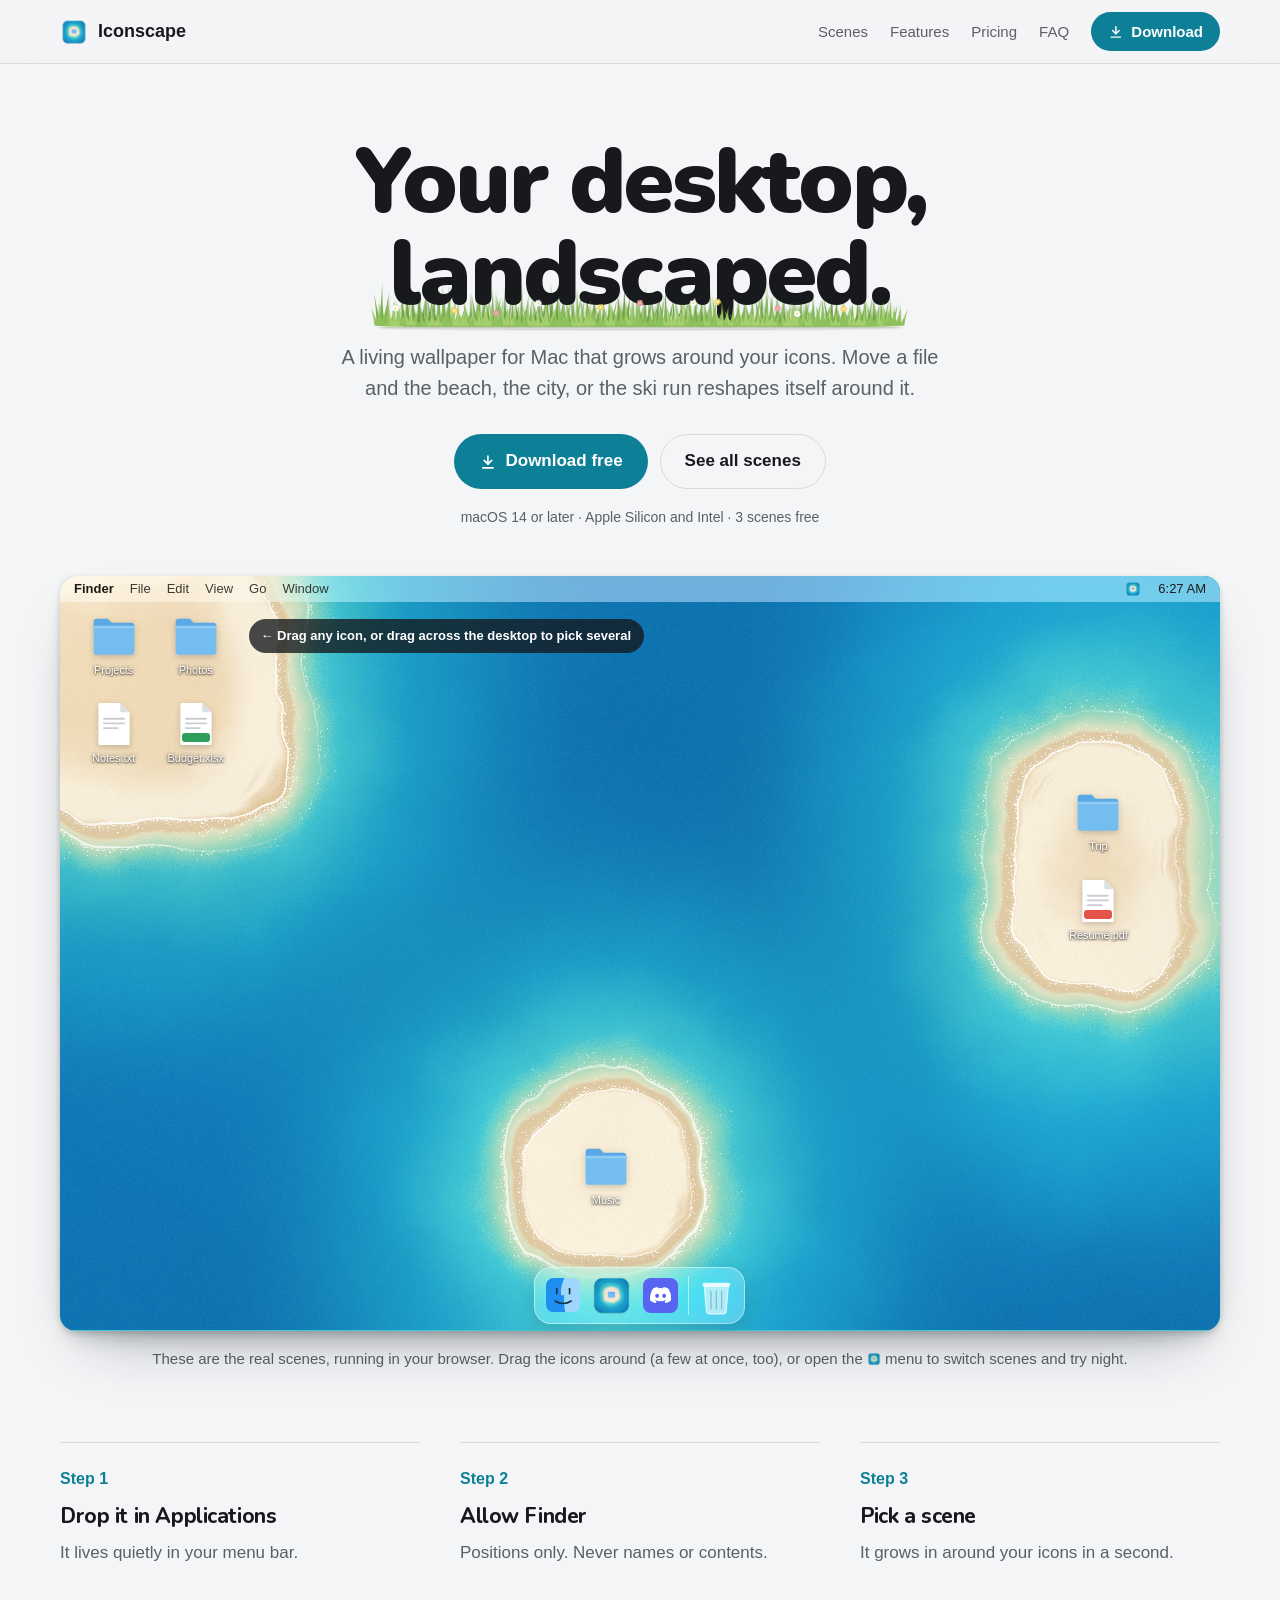
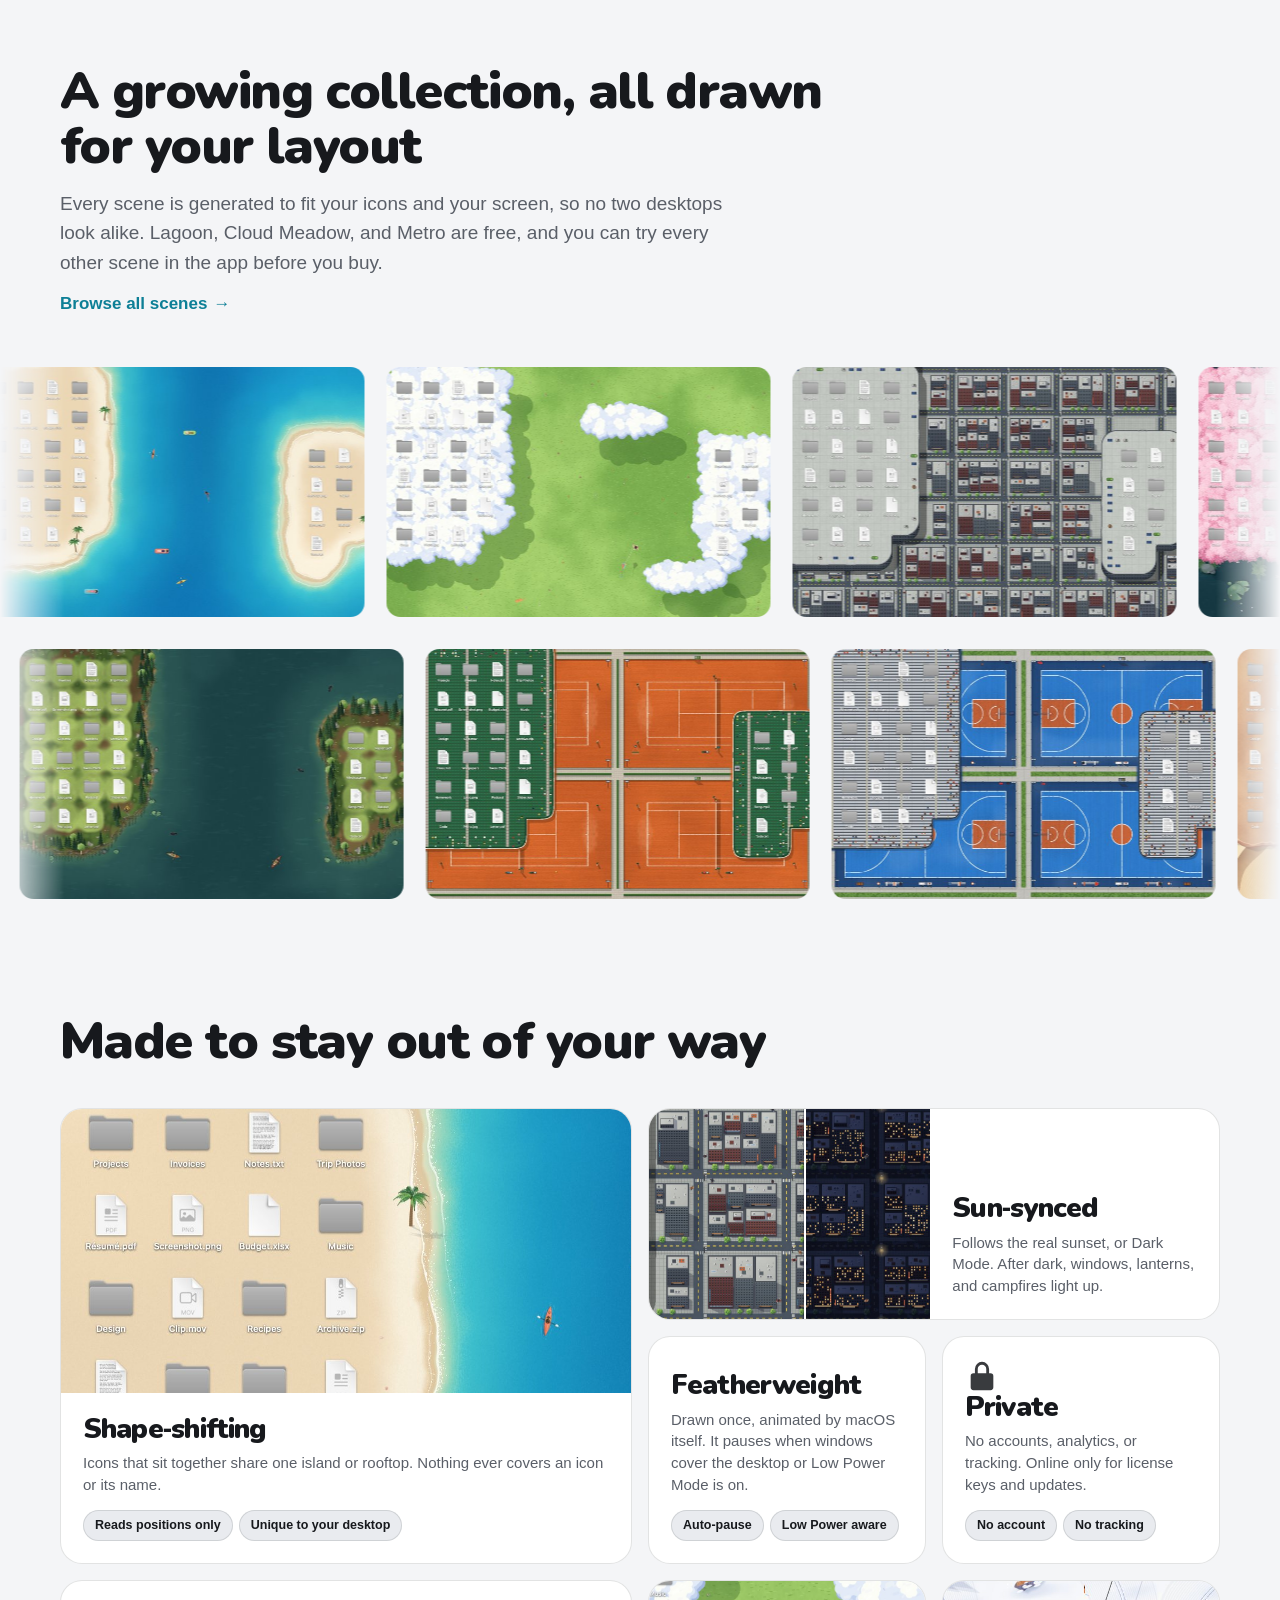
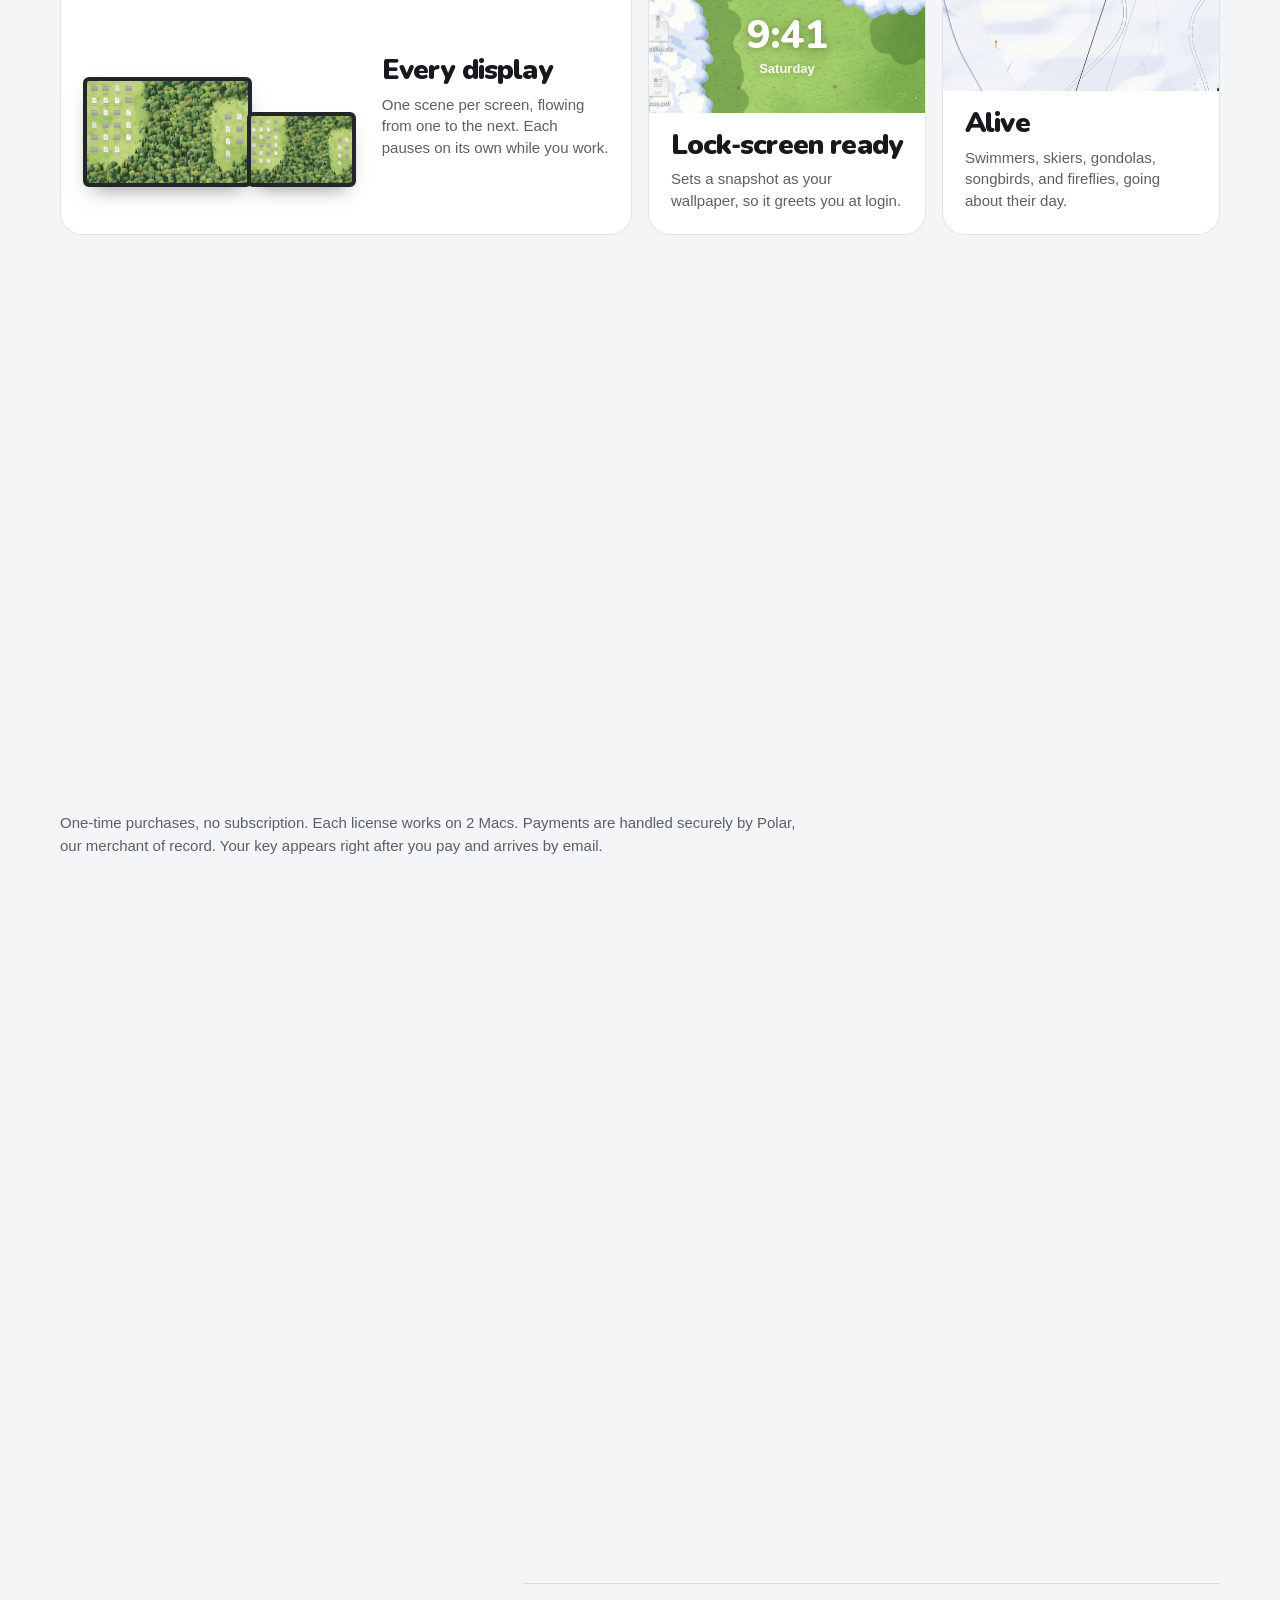
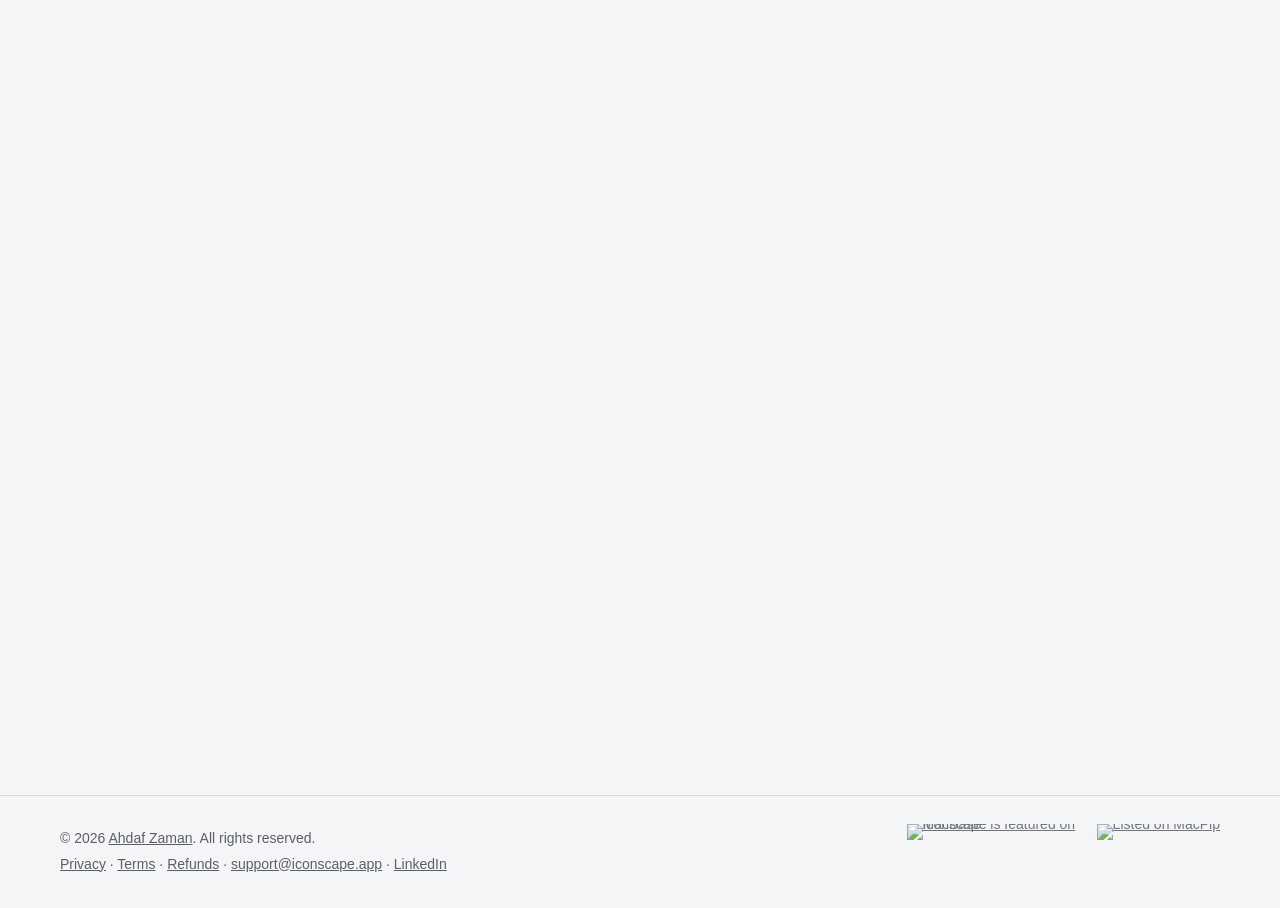
==== index.html @ 531d4301 "Demo: rolling surf on Lagoon, rain on Metro at night, sharper swimmers, drag hint level with the ico" ====
<!doctype html>
<html lang="en">
<head>
<meta charset="utf-8">
<meta name="viewport" content="width=device-width, initial-scale=1">
<title>Iconscape · A living wallpaper for your Mac</title>
<link rel="canonical" href="https://iconscape.app/">
<meta property="og:type" content="website">
<meta property="og:site_name" content="Iconscape">
<meta property="og:title" content="Iconscape · A living wallpaper for your Mac">
<meta property="og:description" content="Iconscape is a living wallpaper for your Mac that grows a landscape around your desktop icons. Move a file and the scenery reshapes itself.">
<meta property="og:url" content="https://iconscape.app/">
<meta property="og:image" content="https://iconscape.app/img/lagoon.jpg">
<meta property="og:image:width" content="1800">
<meta property="og:image:height" content="1170">
<meta property="og:image:alt" content="A Mac desktop with a lagoon landscape growing around its icons">
<meta name="twitter:card" content="summary_large_image">
<meta name="twitter:title" content="Iconscape · A living wallpaper for your Mac">
<meta name="twitter:description" content="Iconscape is a living wallpaper for your Mac that grows a landscape around your desktop icons. Move a file and the scenery reshapes itself.">
<meta name="twitter:image" content="https://iconscape.app/img/lagoon.jpg">
<meta name="twitter:image:alt" content="A Mac desktop with a lagoon landscape growing around its icons">
<meta name="description" content="Iconscape is a living wallpaper for your Mac that grows a landscape around your desktop icons. Move a file and the scenery reshapes itself.">
<meta name="theme-color" content="#f4f5f7" media="(prefers-color-scheme: light)">
<meta name="theme-color" content="#1e2021" media="(prefers-color-scheme: dark)">
<link rel="icon" href="/favicon.ico" sizes="48x48">
<link rel="icon" type="image/png" sizes="96x96" href="/img/favicon-96.png">
<link rel="icon" type="image/png" sizes="192x192" href="/img/favicon-192.png">
<link rel="apple-touch-icon" href="/apple-touch-icon.png">
<link rel="stylesheet" href="style.css?v=1.2.16-3"><link rel="stylesheet" href="preview.css?v=1.2.16-5">
<script type="application/ld+json">
{"@context":"https://schema.org","@type":"WebSite","name":"Iconscape","alternateName":"Iconscape for Mac","url":"https://iconscape.app/"}
</script>
<script type="application/ld+json">
{"@context":"https://schema.org","@type":"SoftwareApplication","name":"Iconscape","url":"https://iconscape.app/",
 "description":"A living wallpaper for your Mac that grows a landscape around your desktop icons.",
 "applicationCategory":"DesktopEnhancementApplication","operatingSystem":"macOS 14 or later",
 "image":"https://iconscape.app/img/lagoon.jpg","downloadUrl":"https://github.com/zamanworks/iconscape/releases/latest/download/Iconscape.dmg",
 "author":{"@type":"Person","name":"Ahdaf Zaman","sameAs":["https://www.linkedin.com/in/ahdafzaman/"]},
 "offers":{"@type":"Offer","price":"0","priceCurrency":"USD"}}
</script>
</head>
<body>

<header class="nav">
  <a class="brand" href="#top"><img src="img/icon.png" alt="" width="28" height="28">Iconscape</a>
  <nav>
    <a href="#scenes">Scenes</a>
    <a href="#features">Features</a>
    <a href="#pricing">Pricing</a>
    <a href="#faq">FAQ</a>
    <a class="btn btn-small swap" data-link="download" href="#download"><span class="swap-lead" aria-hidden="true"><svg viewBox="0 0 24 24" fill="none" stroke="currentColor" stroke-width="2.2" stroke-linecap="round" stroke-linejoin="round"><path d="M12 4v11"/><path d="m7 10 5 5 5-5"/><path d="M5 20h14"/></svg></span><span>Download</span><span class="swap-trail" aria-hidden="true"><svg viewBox="0 0 24 24" fill="none" stroke="currentColor" stroke-width="2.2" stroke-linecap="round" stroke-linejoin="round"><path d="M5 12h14"/><path d="m13 6 6 6-6 6"/></svg></span></a>
  </nav>
</header>

<main id="top">

  <section class="hero2">
    <h1><span class="l1">Your desktop,</span><br><span class="grassy"><span class="word">landscaped.</span></span></h1>
    <p class="lede">A living wallpaper for Mac that grows around your icons. Move a file and the beach, the city, or the ski run reshapes itself around it.</p>
    <div class="cta">
      <a class="btn swap" data-link="download" href="#download"><span class="swap-lead" aria-hidden="true"><svg viewBox="0 0 24 24" fill="none" stroke="currentColor" stroke-width="2.2" stroke-linecap="round" stroke-linejoin="round"><path d="M12 4v11"/><path d="m7 10 5 5 5-5"/><path d="M5 20h14"/></svg></span><span>Download free</span><span class="swap-trail" aria-hidden="true"><svg viewBox="0 0 24 24" fill="none" stroke="currentColor" stroke-width="2.2" stroke-linecap="round" stroke-linejoin="round"><path d="M5 12h14"/><path d="m13 6 6 6-6 6"/></svg></span></a>
      <a class="btn btn-ghost" href="#scenes">See all scenes</a>
    </div>
    <p class="fine">macOS 14 or later · Apple Silicon and Intel · 3 scenes free</p>
  </section>

  <section class="demo-wrap" aria-label="Try Iconscape: drag the icons">
    <div class="demo locked" id="demo">
      <div class="demo-bar">
        <span class="demo-menus"><b>Finder</b><span>File</span><span>Edit</span><span>View</span><span>Go</span><span>Window</span></span>
        <span class="demo-status">
          <button class="demo-menu-btn" aria-haspopup="true" aria-expanded="false" aria-label="Iconscape menu"><img src="img/icon.png" alt="" width="16" height="16"></button>
          <span class="demo-clock"></span>
        </span>
      </div>
      <div class="demo-stage">
        <canvas class="demo-ground" aria-hidden="true"></canvas>
        <canvas class="demo-surf" aria-hidden="true" hidden></canvas>
        <div class="demo-moon" aria-hidden="true"></div>
        <canvas class="demo-shade" aria-hidden="true"></canvas>
        <canvas class="demo-life" aria-hidden="true"></canvas>
        <canvas class="demo-puffs" aria-hidden="true"></canvas>
        <canvas class="demo-sky" aria-hidden="true"></canvas>
        <canvas class="demo-old" aria-hidden="true" hidden></canvas>
        <div class="demo-icons"></div>
        <div class="demo-dock">
          <span class="dk dk-finder" data-name="Finder" aria-hidden="true"><svg viewBox="0 0 64 64"><defs><clipPath id="dkf"><rect width="64" height="64" rx="14"/></clipPath></defs><g clip-path="url(#dkf)"><rect width="64" height="64" fill="#9fd6fb"/><path d="M0 0h34c-5 12-7 22-6 32h6c-1 11 0 21 2 32H0z" fill="#1f8ef1"/></g><path d="M20 20v9M44 20v9" stroke="#13324f" stroke-width="3.2" stroke-linecap="round"/><path d="M17 43c9 6 21 6 30 0" fill="none" stroke="#13324f" stroke-width="3" stroke-linecap="round"/></svg></span>
          <button class="dk dk-app" type="button" data-name="Iconscape" aria-label="Iconscape menu"><img src="img/icon.png" alt="" width="64" height="64"></button>
          <a class="dk dk-discord" href="https://discord.gg/t4wGKJgSFB" target="_blank" rel="noopener" data-name="Discord" aria-label="Join the Iconscape Discord (opens in a new tab)"><span class="dk-tile"><svg viewBox="0 0 127.14 96.36" aria-hidden="true"><path fill="#fff" d="M107.7,8.07A105.15,105.15,0,0,0,81.47,0a72.06,72.06,0,0,0-3.36,6.83A97.68,97.68,0,0,0,49,6.83,72.37,72.37,0,0,0,45.64,0,105.89,105.89,0,0,0,19.39,8.09C2.79,32.65-1.71,56.6.54,80.21h0A105.73,105.73,0,0,0,32.71,96.36,77.7,77.7,0,0,0,39.6,85.25a68.42,68.42,0,0,1-10.85-5.18c.91-.66,1.8-1.34,2.66-2a75.57,75.57,0,0,0,64.32,0c.87.71,1.76,1.39,2.66,2a68.68,68.68,0,0,1-10.87,5.19,77,77,0,0,0,6.89,11.1A105.25,105.25,0,0,0,126.6,80.22h0C129.24,52.84,122.09,29.11,107.7,8.07ZM42.45,65.69C36.18,65.69,31,60,31,53s5-12.74,11.43-12.74S54,46,53.89,53,48.84,65.69,42.45,65.69Zm42.24,0C78.41,65.69,73.25,60,73.25,53s5-12.74,11.44-12.74S96.23,46,96.12,53,91.08,65.69,84.69,65.69Z"/></svg></span></a>
          <span class="dk-sep" aria-hidden="true"></span>
          <span class="dk dk-trash" data-name="Put Back" aria-hidden="true"><svg viewBox="0 0 64 64"><path class="dk-paper" d="M18 31c3-5 9-6 13-2 3-5 10-5 14 0l-1.6 21H19.4z" fill="#fff" opacity=".95"/><path d="M14 18h36l-3.2 38.4A4 4 0 0 1 42.8 60H21.2a4 4 0 0 1-4-3.6z" fill="rgba(255,255,255,.55)" stroke="rgba(255,255,255,.9)" stroke-width="1.5"/><path d="M24 26v26M32 26v26M40 26v26" stroke="rgba(90,90,100,.35)" stroke-width="2" stroke-linecap="round"/><rect x="11" y="13" width="42" height="6" rx="3" fill="rgba(255,255,255,.85)"/></svg></span>
        </div>
        <div class="demo-hint" aria-hidden="true">Drag any icon, or drag across the desktop to pick several</div>
        <div class="demo-hint menu-hint gone" aria-hidden="true">Switch scenes or try night</div>
        <div class="demo-panel" hidden>
          <div class="dp-head"><img src="img/icon.png" alt="" width="22" height="22"><b>Iconscape</b></div>
          <div class="dp-label">Scene</div>
          <div class="dp-scenes">
            <button class="dp-scene on" data-scene="lagoon"><span class="sw sw-lagoon"></span>Lagoon</button>
            <button class="dp-scene" data-scene="meadow"><span class="sw sw-meadow"></span>Cloud Meadow</button>
            <button class="dp-scene" data-scene="metro"><span class="sw sw-metro"></span>Metro</button>
          </div>
          <div class="dp-row"><span>Lighting</span>
            <div class="seg"><button class="on" data-light="day">Day</button><button data-light="night">Night</button></div>
          </div>
          <button class="dp-item" data-act="add">New file on the desktop</button>
          <button class="dp-item" data-act="tidy">Tidy up icons</button>
          <button class="dp-item" data-act="lock">Lock Screen</button>
          <p class="dp-note">These three are free. The app has many more, and new ones keep coming.</p>
        </div>
        <div class="demo-lock">
          <div class="lk-time"><span class="lk-date"></span><span class="lk-clock"></span></div>
          <button class="lk-user" aria-label="Unlock the demo"><span class="lk-avatar"><img src="img/icon.png" alt="" width="64" height="64"></span><b>Iconscape</b><span class="lk-hint">Click to unlock</span></button>
        </div>
      </div>
    </div>
    <p class="demo-caption">These are the real scenes, running in your browser. Drag the icons around (a few at once, too), or open the <img src="img/icon.png" alt="Iconscape" width="14" height="14"> menu to switch scenes and try night.</p>
  </section>

  <section class="how">
    <div class="how-card"><b>1</b><h3>Drop it in Applications</h3><p>It lives quietly in your menu bar.</p></div>
    <div class="how-card"><b>2</b><h3>Allow Finder</h3><p>Positions only. Never names or contents.</p></div>
    <div class="how-card"><b>3</b><h3>Pick a scene</h3><p>It grows in around your icons in a second.</p></div>
  </section>

  <section id="scenes" class="block">
    <div class="head">
      <h2>A growing collection, all drawn for your layout</h2>
      <p>Every scene is generated to fit your icons and your screen, so no two desktops look alike. Lagoon, Cloud Meadow, and Metro are free, and you can try every other scene in the app before you buy.</p>
      <a class="more-link" href="scenes.html">Browse all scenes <span aria-hidden="true">→</span></a>
    </div>
    <div class="gallery" id="gallery"></div>
  </section>

  <section id="features" class="block">
    <div class="head"><h2>Made to stay out of your way</h2></div>
    <div class="bento">
      <article class="tile t-shape">
        <div class="t-art art-lagoon"></div>
        <div class="t-copy"><h3>Shape&#8209;shifting</h3><p>Icons that sit together share one island or rooftop. Nothing ever covers an icon or its name.</p>
          <div class="chips"><span>Reads positions only</span><span>Unique to your desktop</span></div></div>
      </article>
      <article class="tile t-sun">
        <div class="t-art t-split" id="split"><div class="split-day"></div><div class="split-night"></div><input type="range" min="0" max="100" value="55" aria-label="Day to night"></div>
        <div class="t-copy"><h3>Sun&#8209;synced</h3><p>Follows the real sunset, or Dark Mode. After dark, windows, lanterns, and campfires light up.</p></div>
      </article>
      <article class="tile t-light">
        <div class="t-copy"><h3>Featherweight</h3><p>Drawn once, animated by macOS itself. It pauses when windows cover the desktop or Low Power Mode is on.</p></div>
        <div class="chips"><span>Auto&#8209;pause</span><span>Low Power aware</span></div>
      </article>
      <article class="tile t-priv">
        <div class="t-copy"><h3>Private</h3><p>No accounts, analytics, or tracking. Online only for license keys and updates.</p></div>
        <div class="chips"><span>No account</span><span>No tracking</span></div>
      </article>
      <article class="tile t-disp">
        <div class="screens" aria-hidden="true"><div class="scr a"></div><div class="scr b"></div></div>
        <div class="t-copy"><h3>Every display</h3><p>One scene per screen, flowing from one to the next. Each pauses on its own while you work.</p></div>
      </article>
      <article class="tile t-lock">
        <div class="lockmock" aria-hidden="true"><span class="lk-time">9:41</span><span class="lk-date">Saturday</span></div>
        <div class="t-copy"><h3>Lock&#8209;screen ready</h3><p>Sets a snapshot as your wallpaper, so it greets you at login.</p></div>
      </article>
      <article class="tile t-alive">
        <div class="t-copy"><h3>Alive</h3><p>Swimmers, skiers, gondolas, songbirds, and fireflies, going about their day.</p></div>
        <div class="alive-art" aria-hidden="true"></div>
      </article>
    </div>
  </section>

  <section id="pricing" class="block">
    <div class="head"><h2>Free to start. Pay only for the scenes you love.</h2></div>
    <div class="prices">
      <div class="price">
        <h3>Free</h3>
        <p class="amount">$0</p>
        <p>Lagoon, Cloud Meadow, and Metro, with every feature included. No time limit.</p>
        <a class="btn btn-ghost swap" data-link="download" href="#download"><span class="swap-lead" aria-hidden="true"><svg viewBox="0 0 24 24" fill="none" stroke="currentColor" stroke-width="2.2" stroke-linecap="round" stroke-linejoin="round"><path d="M12 4v11"/><path d="m7 10 5 5 5-5"/><path d="M5 20h14"/></svg></span><span>Download</span><span class="swap-trail" aria-hidden="true"><svg viewBox="0 0 24 24" fill="none" stroke="currentColor" stroke-width="2.2" stroke-linecap="round" stroke-linejoin="round"><path d="M5 12h14"/><path d="m13 6 6 6-6 6"/></svg></span></a>
      </div>
      <div class="price">
        <h3>Single scene</h3>
        <p class="amount">$2</p>
        <p>Pick any scene to keep. Try each one on your own desktop for 60 seconds first.</p>
        <a class="btn btn-ghost" href="#scenes">Browse scenes</a>
      </div>
      <div class="price best">
        <span class="tag">Best value</span>
        <h3>Every scene</h3>
        <p class="amount">$7.99</p>
        <p>All <span id="paid-count">13</span> paid scenes, plus every scene added in the future.</p>
        <a class="btn swap" data-link="bundle" href="#pricing"><span class="swap-lead" aria-hidden="true"><svg viewBox="0 0 24 24" fill="none" stroke="currentColor" stroke-width="2.2" stroke-linecap="round" stroke-linejoin="round"><rect x="5" y="11" width="14" height="9" rx="2"/><path d="M8 11V8a4 4 0 0 1 8 0v3"/></svg></span><span>Unlock everything</span><span class="swap-trail" aria-hidden="true"><svg viewBox="0 0 24 24" fill="none" stroke="currentColor" stroke-width="2.2" stroke-linecap="round" stroke-linejoin="round"><path d="M5 12h14"/><path d="m13 6 6 6-6 6"/></svg></span></a>
      </div>
    </div>
    <p class="note">One-time purchases, no subscription. Each license works on 2 Macs. Payments are handled securely by Polar, our merchant of record. Your key appears right after you pay and arrives by email.</p>
  </section>

  <section id="download" class="block download">
    <img src="img/icon.png" alt="" width="96" height="96">
    <h2>Download Iconscape</h2>
    <p>Version 1.2.16 · macOS 14 Sonoma or later · Apple Silicon and Intel · 9 MB</p>
    <a class="btn swap" data-link="download" href="#download"><span class="swap-lead" aria-hidden="true"><svg viewBox="0 0 24 24" fill="none" stroke="currentColor" stroke-width="2.2" stroke-linecap="round" stroke-linejoin="round"><path d="M12 4v11"/><path d="m7 10 5 5 5-5"/><path d="M5 20h14"/></svg></span><span>Download for Mac</span><span class="swap-trail" aria-hidden="true"><svg viewBox="0 0 24 24" fill="none" stroke="currentColor" stroke-width="2.2" stroke-linecap="round" stroke-linejoin="round"><path d="M5 12h14"/><path d="m13 6 6 6-6 6"/></svg></span></a>
    <div class="first-open">
      <h3>Installing</h3>
      <ol>
        <li>Open the downloaded file and drag Iconscape into Applications.</li>
        <li>Open Iconscape from Applications. macOS asks if you're sure, since it came from the internet. Click <b>Open</b>.</li>
      </ol>
      <p>Iconscape is notarized by Apple, so it opens like any other app.</p>
    </div>
  </section>

  <section id="faq" class="block faq">
    <div class="faq-side">
      <h2>FAQ</h2>
      <p>Have more questions? Don't hesitate to <a href="mailto:support@iconscape.app">contact us</a>.</p>
    </div>
    <div class="faq-list">
      <details><summary>Why does Iconscape need access to Finder?</summary><p>Finder is the only place macOS keeps your icon positions. Iconscape asks for those positions and your icon size, nothing else. It never reads file names or contents, and nothing leaves your Mac. See the <a href="privacy.html">privacy policy</a>.</p></details>
      <details><summary>Will it slow down my Mac or drain the battery?</summary><p>No. The landscape is drawn once, and the moving parts are animated by macOS's own graphics system. When you're working in other apps and can't see the desktop, the animation pauses and Iconscape uses next to no CPU.</p></details>
      <details><summary>Does it work with Stacks?</summary><p>Yes. Turn on <b>Follow desktop stacks</b> in Settings › General (or in the Welcome Guide) and allow Accessibility when asked: System Settings opens with a small Iconscape card beside it that you drag straight into the list. The landscape then grows around your stacks as you see them, and around the files of a stack you open. Iconscape only reads where stacks sit, never their names or what's inside.</p></details>
      <details><summary>Can I try a paid scene before buying?</summary><p>Yes. Click any locked scene and choose <b>Try for 60 seconds</b>. It takes over your desktop for a minute, then switches back.</p></details>
      <details><summary>I bought a scene. How do I unlock it?</summary><p>Your license key arrives by email. In Iconscape, open the menu bar icon, choose <b>Unlock All Themes…</b> or click the scene, then paste the key and click <b>Activate</b>.</p></details>
      <details><summary>I lost my license key. How do I get it back?</summary><p>Open the <a href="https://polar.sh/iconscape/portal" target="_blank" rel="noopener">customer portal</a> and sign in with the email you bought with. All your keys are there, and you can free up a Mac's spot there too.</p></details>
      <details><summary>Can I get a refund?</summary><p>Yes. If Iconscape isn't right for you, email <a href="mailto:support@iconscape.app">support@iconscape.app</a> within 7 days of buying for a full refund.</p></details>
      <details><summary>How do updates and new scenes arrive?</summary><p>Iconscape checks for updates once a day and installs them with one click. New scenes arrive in updates, and if you bought every scene, new ones unlock automatically.</p></details>
      <details><summary>Is it on the Mac App Store?</summary><p>No. The App Store doesn't allow apps to ask Finder where icons are, so Iconscape is available only from this site.</p></details>
    </div>
  </section>

</main>

<footer class="foot">
  <div class="foot-text">
    <p>© 2026 <a href="https://www.linkedin.com/in/ahdafzaman/" target="_blank" rel="me noopener">Ahdaf Zaman</a>. All rights reserved.</p>
    <p><a href="privacy.html">Privacy</a> · <a href="terms.html">Terms</a> · <a href="refunds.html">Refunds</a> · <a href="mailto:support@iconscape.app">support@iconscape.app</a> · <a href="https://www.linkedin.com/in/ahdafzaman/" target="_blank" rel="me noopener">LinkedIn</a></p>
  </div>
  <div class="foot-badges">
    <a class="foot-badge" href="https://macbase.app/apps/iconscape?ref=badge" target="_blank" rel="noopener">
      <img class="for-light" src="https://macbase.app/badge/featured-on-macbase.svg" alt="Iconscape is featured on MacBase" width="176" height="56">
      <img class="for-dark" src="https://macbase.app/badge/featured-on-macbase-dark.svg" alt="Iconscape is featured on MacBase" width="176" height="56">
    </a>
    <a class="foot-badge" href="https://macpip.com/apps/iconscape?ref=badge">
      <picture>
        <source media="(prefers-color-scheme: dark)" srcset="https://macpip.com/badge/iconscape.svg?theme=dark">
        <img src="https://macpip.com/badge/iconscape.svg" height="58" alt="Listed on MacPip">
      </picture>
    </a>
  </div>
</footer>

<div class="lightbox" id="lightbox" hidden>
  <button class="lb-close" aria-label="Close">×</button>
  <button class="lb-prev" aria-label="Previous scene">‹</button>
  <figure><div class="lb-art"><img alt=""><video muted loop playsinline aria-hidden="true"></video></div>
    <figcaption><b></b><span></span></figcaption></figure>
  <button class="lb-next" aria-label="Next scene">›</button>
</div>

<script src="scenes.js?v=1.2.16-5"></script>
<script>
// ---- Fill these in when the links exist ----
const LINKS = {
  download: "https://github.com/zamanworks/iconscape/releases/latest/download/Iconscape.dmg",
  bundle: "https://buy.polar.sh/polar_cl_tLPBbMsq6MXfR4rInwI607sZzl4fRt3UZVGtH4NS88d"  // Polar checkout link for "Iconscape – All Themes"
};


document.querySelectorAll("[data-link]").forEach(a => {
  const url = LINKS[a.dataset.link];
  if (url) a.href = url;
});

// "landscaped." sits on a strip of meadow, drawn in Cloud Meadow's colours. On load it grows the way a
// scene does in the app: the ground first, then grass spreading out from the middle, then the flowers.
(() => {
  const host = document.querySelector(".grassy");
  if (!host) return;
  const NS = "http://www.w3.org/2000/svg", W = 1000;
  const fs = parseFloat(getComputedStyle(host).fontSize), H = Math.round(W * 0.5 * fs / (host.offsetWidth * 1.06));
  const base = H - 6;
  let seed = 11;
  const rnd = () => (seed = seed * 16807 % 2147483647) / 2147483647;
  const delay = x => Math.round(250 + Math.abs(x - W / 2) / (W / 2) * 650 + rnd() * 120);
  const blade = (x, h, w, lean) =>
    `M${x - w} ${base}Q${x - w * .2 + lean * .5} ${base - h * .55} ${x + lean} ${base - h}Q${x + w * .2 + lean * .5} ${base - h * .55} ${x + w} ${base}Z`;
  const layer = (cls, body) => {
    const svg = document.createElementNS(NS, "svg");
    svg.setAttribute("class", cls); svg.setAttribute("viewBox", `0 0 ${W} ${H}`);
    svg.setAttribute("preserveAspectRatio", "none"); svg.setAttribute("aria-hidden", "true");
    svg.innerHTML = body;
    return svg;
  };
  const tufts = (from, to, gap, hMin, hMax, cols) => {
    let out = "";
    for (let x = from; x < to; x += gap * (.6 + rnd() * .8)) {
      const h = H * (hMin + rnd() * (hMax - hMin)), c = cols[Math.floor(rnd() * cols.length)];
      out += `<g class="tuft" style="--d:${delay(x)}ms"><path fill="${c}" d="${blade(x - 5, h * .75, 4, -7 - rnd() * 5)}${blade(x, h, 4.5, rnd() * 4 - 2)}${blade(x + 5, h * .8, 4, 7 + rnd() * 5)}"/></g>`;
    }
    return out;
  };
  let flowers = "";
  for (let i = 0; i < 11; i++) {
    const x = 40 + (i + rnd() * .7) * (W - 80) / 11, y = base - H * (.25 + rnd() * .3);
    const c = ["#ffffff", "#f4d35e", "#e89ab0"][i % 3], mid = c === "#f4d35e" ? "#ffffff" : "#f4d35e";
    let petals = "";
    for (let k = 0; k < 5; k++) { const a = k * 1.2566 + rnd() * .3; petals += `<circle cx="${(Math.cos(a) * 3.4).toFixed(1)}" cy="${(Math.sin(a) * 3.4).toFixed(1)}" r="3"/>`; }
    flowers += `<g transform="translate(${x.toFixed(0)} ${y.toFixed(0)})"><g class="bloom" style="--d:${delay(x) + 550}ms" fill="${c}">${petals}<circle r="2" fill="${mid}"/></g></g>`;
  }
  host.prepend(layer("grass grass-back",
    `<ellipse class="ground" cx="${W / 2}" cy="${base + 4}" rx="${W / 2 - 4}" ry="5" fill="#3c4a1e" opacity=".16"/>` +
    `<path class="ground" d="M8 ${base + 2}C${W * .3} ${base - 13} ${W * .7} ${base - 13} ${W - 8} ${base + 2}Z" fill="#7cb050"/>` +
    tufts(14, W - 14, 13, .5, .95, ["#6e9f45", "#7cb050"])));
  host.append(layer("grass grass-front", tufts(10, W - 10, 13, .3, .55, ["#8fc25c", "#a5d06c"]) + flowers));
})();

// Pieces of each section rise in as they scroll into view, a few at a time. Skipped when reduced motion
// is on or the browser can't watch.
if ("IntersectionObserver" in window && !matchMedia("(prefers-reduced-motion: reduce)").matches) {
  document.documentElement.classList.add("reveal");
  const seen = new IntersectionObserver(es => es.forEach(e => {
    if (!e.isIntersecting) return;
    e.target.classList.add("seen");
    seen.unobserve(e.target);
    setTimeout(() => e.target.classList.remove("rv", "seen"), 1600);   // hand transforms back to hover effects
  }), { rootMargin: "0px 0px -10% 0px" });
  document.querySelectorAll(".how, .block").forEach(sec => {
    sec.querySelectorAll(":scope > .how-card, :scope > .head, :scope > .gallery, .bento > *, .prices > *, .faq-side, .faq-list > details, .download > *")
      .forEach((el, i) => {
        if (el.closest(".rv")) return;
        el.classList.add("rv");
        el.style.setProperty("--i", Math.min(i % 4, 3));
        seen.observe(el);
      });
  });
}

// Day/night split tile
const split = document.getElementById("split");
if (split) { const r = split.querySelector("input"); const f = () => split.style.setProperty("--cut", r.value + "%"); r.addEventListener("input", f); f(); }

// The bundle's scene count comes from the scene list, so it stays right as scenes are added.
document.getElementById("paid-count").textContent = SCENES.filter(s => !s[3]).length;

const gallery = document.getElementById("gallery");
// Two rails gliding in opposite directions, each holding its scenes twice so the glide wraps around
// seamlessly. Their loops load and play only while the gallery is on screen.
const rails = [];
const halves = [SCENES.slice(0, Math.ceil(SCENES.length / 2)), SCENES.slice(Math.ceil(SCENES.length / 2))];
halves.forEach((list, r) => {
  const rail = document.createElement("div"); rail.className = "rail" + (r ? " rev" : "");
  const track = document.createElement("div"); track.className = "track";
  const items = r ? [...list, null] : list;               // the second rail ends with "many more in the works"
  [...items, ...items].forEach((scene, k) => {
    const copy = k >= items.length;
    if (!scene) {
      const m = document.createElement("div");
      m.className = "slide slide-more"; if (copy) m.setAttribute("aria-hidden", "true");
      m.innerHTML = `<span class="more-art" aria-hidden="true"><span><svg viewBox="0 0 24 24" fill="none" stroke="currentColor" stroke-width="2" stroke-linecap="round"><path d="M12 5v14M5 12h14"/></svg></span></span>
        <span class="slide-cap">And many more in the works</span>`;
      track.appendChild(m); return;
    }
    const [id, name, blurb, free] = scene;
    const s = document.createElement("button");
    s.className = "slide"; s.dataset.id = id;
    if (copy) { s.tabIndex = -1; s.setAttribute("aria-hidden", "true"); }
    s.innerHTML = `<img src="${thumbSrc(id)}" alt="" loading="lazy" width="720" height="468"><video muted loop playsinline preload="none" aria-hidden="true"></video>
      <span class="slide-cap">${name}<em>${free ? "Free" : "$2"}</em></span>`;
    s.setAttribute("aria-label", `${name}: ${blurb}. ${free ? "Free" : "$2"}. Play larger`);
    s.addEventListener("click", () => openLB(SCENES.findIndex(x => x[0] === id)));
    track.appendChild(s);
  });
  rail.appendChild(track); gallery.appendChild(rail);
  rails.push({ rail, track, n: items.length, dir: r ? 1 : -1, x: 0, k: stillMotion.matches ? 0 : 1, hold: false, period: 0 });
});
// The rows glide on their own (each scene takes 9 seconds to pass) and ease to a stop under the pointer so a
// scene can be clicked. A sideways trackpad swipe, or a finger swipe on a phone, slides a row by hand too.
// Up-and-down scrolling is left alone.
rails.forEach(g => {
  g.rail.addEventListener("pointerenter", e => { if (e.pointerType === "mouse") g.hold = true; });
  g.rail.addEventListener("pointerleave", e => { if (e.pointerType === "mouse") g.hold = false; });
  g.rail.addEventListener("wheel", e => {
    if (Math.abs(e.deltaX) <= Math.abs(e.deltaY)) return;
    e.preventDefault();                                     // and no "swipe back a page" either
    g.x -= e.deltaX; wakeRails();
  }, { passive: false });
  let from = null, moved = 0;
  g.rail.addEventListener("pointerdown", e => { if (e.pointerType !== "mouse") { from = e.clientX; moved = 0; g.hold = true; } });
  g.rail.addEventListener("pointermove", e => {
    if (from === null) return;
    g.x += e.clientX - from; moved += Math.abs(e.clientX - from); from = e.clientX; wakeRails();
  });
  const end = () => { if (from !== null) { from = null; g.hold = false; } };
  g.rail.addEventListener("pointerup", end); g.rail.addEventListener("pointercancel", end);
  g.rail.addEventListener("click", e => { if (moved > 8) { e.stopPropagation(); e.preventDefault(); moved = 0; } }, true);   // a swipe isn't a tap
});
const measureRails = () => rails.forEach(g => { g.period = (g.track.scrollWidth + 22) / 2; });
addEventListener("resize", measureRails);
let railFrame = 0, railLast = 0;
function stepRails(now) {
  const dt = railLast ? Math.min(0.05, (now - railLast) / 1000) : 0; railLast = now;
  if (!rails[0].period) measureRails();
  let moving = false;
  rails.forEach(g => {
    g.k += ((g.hold || stillMotion.matches ? 0 : 1) - g.k) * Math.min(1, dt * 5);   // ease in and out of the pause
    g.x += g.dir * g.k * (g.period / (g.n * 9)) * dt;
    g.x = ((g.x % g.period) - g.period) % g.period;          // wrap: the second copy takes over seamlessly
    g.track.style.transform = `translate3d(${g.x}px, 0, 0)`;
    if (g.k > 0.001) moving = true;
  });
  railFrame = onScreen && moving ? requestAnimationFrame(stepRails) : 0;
  if (!railFrame) railLast = 0;
}
function wakeRails() { if (!railFrame) railFrame = requestAnimationFrame(stepRails); }
const vids = [...gallery.querySelectorAll("video")];
let onScreen = false;
function setPlaying() {
  vids.forEach(v => {
    if (onScreen && !stillMotion.matches) {
      const src = loopSrc(v.closest(".slide").dataset.id);
      if (v.getAttribute("src") !== src) v.src = src;
      v.play().catch(() => {});
    } else v.pause();
  });
}
new IntersectionObserver(es => { onScreen = es[0].isIntersecting; setPlaying(); if (onScreen) wakeRails(); }, { rootMargin: "200px" }).observe(gallery);
darkMode.addEventListener("change", () => {
  gallery.querySelectorAll(".slide[data-id]").forEach(c => { c.querySelector("img").src = thumbSrc(c.dataset.id); });
  setPlaying();
  if (!lb.hidden) openLB(cur);
});


// Glides further down the page, re-aimed every frame: the demo grows as it unlocks on the way past, so a fixed
// target would stop short. Used for section links (clicked here, or followed from another page) and for a refresh
// part-way down, which loads at the top and glides back to where you were (kept relative to your section).
(() => {
  if (!("scrollRestoration" in history)) return;
  history.scrollRestoration = "manual";
  const KEY = "resume:" + location.pathname, root = document.documentElement;
  const parts = () => [...document.querySelectorAll("main > section, footer")];
  const topOf = el => el.getBoundingClientRect().top + scrollY;
  const end = y => Math.max(0, Math.min(y, root.scrollHeight - innerHeight));
  addEventListener("pagehide", () => {
    try {
      const y = scrollY, i = parts().findLastIndex(el => topOf(el) <= y + 1);
      if (y > 80 && i >= 0) sessionStorage.setItem(KEY, JSON.stringify({ i, off: y - topOf(parts()[i]) }));
      else sessionStorage.removeItem(KEY);
    } catch {}
  });

  let run = 0, stopped = false;
  const stop = () => { stopped = true; };          // any scrolling of your own takes over
  function glide(target) {
    const id = ++run; stopped = false;
    root.dataset.resume = "";                      // the demo unlocks on the way past instead of catching the page
    const done = () => {
      if (id !== run) return;
      delete root.dataset.resume;
      removeEventListener("wheel", stop); removeEventListener("touchstart", stop); removeEventListener("keydown", stop);
    };
    if (stillMotion.matches) { scrollTo({ top: target(), behavior: "instant" }); requestAnimationFrame(() => { scrollTo({ top: target(), behavior: "instant" }); done(); }); return; }
    addEventListener("wheel", stop, { passive: true }); addEventListener("touchstart", stop, { passive: true }); addEventListener("keydown", stop);
    const from = scrollY, dur = Math.min(1800, 700 + Math.abs(target() - from) * 0.25), t0 = performance.now();
    const step = now => {
      if (id !== run) return;
      if (stopped) { done(); return; }
      const p = Math.min(1, (now - t0) / dur), e = p < .5 ? 4 * p * p * p : 1 - Math.pow(-2 * p + 2, 3) / 2;
      scrollTo({ top: from + (target() - from) * e, behavior: "instant" });
      if (now - t0 < dur + 900) requestAnimationFrame(step); else done();   // then stay with it while the demo finishes growing
    };
    requestAnimationFrame(step);
  }
  const toSection = el => () => end(topOf(el) - (parseFloat(getComputedStyle(root).scrollPaddingTop) || 0));

  // Section links on this page.
  document.addEventListener("click", e => {
    const a = e.target.closest('a[href^="#"]');
    if (!a || a.hash.length < 2 || e.metaKey || e.ctrlKey || e.shiftKey || e.altKey) return;
    const el = document.getElementById(decodeURIComponent(a.hash.slice(1)));
    if (!el) return;
    e.preventDefault();
    if (location.hash !== a.hash) history.pushState(null, "", a.hash);
    glide(toSection(el));
  });

  let saved = null;
  try { saved = JSON.parse(sessionStorage.getItem(KEY)); sessionStorage.removeItem(KEY); } catch {}
  const nav = performance.getEntriesByType("navigation")[0], reload = nav && nav.type === "reload";
  const later = fn => addEventListener("load", () => setTimeout(fn, 350));
  if (reload && saved) {                           // a refresh returns to where you were, even with #pricing in the address
    root.dataset.resume = "";
    later(() => glide(() => { const el = parts()[saved.i]; return end(el ? topOf(el) + saved.off : 0); }));
  } else if (!reload && location.hash.length > 1) {   // arriving from a link to a section, e.g. Pricing on the Scenes page
    const el = document.getElementById(decodeURIComponent(location.hash.slice(1)));
    if (el) { root.dataset.resume = ""; later(() => glide(toSection(el))); }
  }
})();
</script>
<script src="demo.js?v=1.2.16-5"></script>
</body>
</html>
---- style.css ----
/* Apple's rounded font is Safari-only; other browsers get Nunito (OFL, fonts/OFL.txt), set one weight heavier to match it. */
@font-face { font-family: "Iconscape Rounded"; src: url(fonts/rounded-650.woff2) format("woff2"); font-weight: 650; font-display: swap; }
@font-face { font-family: "Iconscape Rounded"; src: url(fonts/rounded-700.woff2) format("woff2"); font-weight: 700; font-display: swap; }
@font-face { font-family: "Iconscape Rounded"; src: url(fonts/rounded-800.woff2) format("woff2"); font-weight: 800; font-display: swap; }

:root {
  --rounded: ui-rounded, "SF Pro Rounded", "Iconscape Rounded", -apple-system, BlinkMacSystemFont, sans-serif;
  --bg: #f4f5f7;
  --bg-2: #e9ebef;
  --card: #ffffff;
  --ink: #17191d;
  --ink-2: #5a5f68;
  --line: rgba(23, 25, 29, .12);
  --accent: #0d7f96;
  --accent-ink: #ffffff;
  --gold: #b9832f;
  --free: #2f7d4a;
  --shadow: 0 30px 60px -30px rgba(20, 28, 40, .4), 0 10px 20px -10px rgba(20, 28, 40, .16);
  --radius: 14px;
  color-scheme: light;
}
@media (prefers-color-scheme: dark) {
  :root:not([data-theme="light"]) {
    --bg: #1e2021; --bg-2: #282b2d; --card: #2d3032; --ink: #eff0f1; --ink-2: #a2a6aa;
    --line: rgba(239, 240, 241, .1); --accent: #3fb6cf; --accent-ink: #0b1215; --gold: #e0ad5a; --free: #6cc58b;
    --shadow: 0 30px 60px -30px rgba(0, 0, 0, .8), 0 10px 20px -10px rgba(0, 0, 0, .5);
    color-scheme: dark;
  }
}
:root[data-theme="dark"] {
  --bg: #1e2021; --bg-2: #282b2d; --card: #2d3032; --ink: #eff0f1; --ink-2: #a2a6aa;
  --line: rgba(239, 240, 241, .1); --accent: #3fb6cf; --accent-ink: #0b1215; --gold: #e0ad5a; --free: #6cc58b;
  color-scheme: dark;
}

* { box-sizing: border-box; }
html { scroll-behavior: smooth; scroll-padding-top: 72px; overflow-x: clip; }   /* full-bleed rows never cause sideways scrolling */
body {
  margin: 0; background: var(--bg); color: var(--ink);
  font: 17px/1.55 -apple-system, BlinkMacSystemFont, "SF Pro Text", "Helvetica Neue", Helvetica, Arial, sans-serif;
  -webkit-font-smoothing: antialiased;
}
img { max-width: 100%; display: block; }
a { color: var(--accent); }
h1, h2, h3 { font-family: var(--rounded); letter-spacing: -.02em; margin: 0; }
h1 { font-size: clamp(46px, 8vw, 92px); line-height: 1; font-weight: 800; letter-spacing: -.03em; }
h2 { font-size: clamp(32px, 4.6vw, 52px); line-height: 1.06; font-weight: 800; letter-spacing: -.03em; }
h3 { font-size: 19px; font-weight: 650; }
p { margin: 0; }

/* Nav */
.nav {
  position: sticky; top: 0; z-index: 10; display: flex; align-items: center; justify-content: space-between;
  gap: 16px; padding: 12px max(16px, calc((100vw - 1160px) / 2));
  background: color-mix(in srgb, var(--bg) 82%, transparent); backdrop-filter: saturate(1.4) blur(14px);
  -webkit-backdrop-filter: saturate(1.4) blur(14px); border-bottom: 1px solid var(--line);
}
.brand { display: flex; align-items: center; gap: 10px; font-weight: 700; font-size: 18px; color: var(--ink); text-decoration: none; }
.brand img { border-radius: 7px; }
.nav nav { display: flex; align-items: center; gap: 22px; }
.nav nav a:not(.btn) { color: var(--ink-2); text-decoration: none; font-size: 15px; }
.nav nav a:not(.btn):hover { color: var(--ink); }

/* Buttons */
.btn {
  display: inline-flex; align-items: center; justify-content: center; padding: 13px 24px; border-radius: 999px;
  background: var(--accent); color: var(--accent-ink); font-weight: 600; text-decoration: none; border: 1px solid transparent;
  transition: transform .15s ease, filter .15s ease;
}
.btn:hover { transform: translateY(-1px); filter: brightness(1.06); }
.btn-ghost { background: transparent; color: var(--ink); border-color: var(--line); }
.btn-small { padding: 7px 16px; font-size: 15px; }

/* Layout */
main > section { padding-left: max(16px, calc((100vw - 1160px) / 2)); padding-right: max(16px, calc((100vw - 1160px) / 2)); }
.block { padding-top: 96px; padding-bottom: 8px; }
.head { max-width: 820px; margin-bottom: 40px; }
.head p { color: var(--ink-2); margin-top: 16px; font-size: 19px; max-width: 680px; }

/* Hero */
.hero { display: grid; grid-template-columns: minmax(0, 5fr) minmax(0, 7fr); gap: 56px; align-items: center; padding-top: 72px; }
.lede { font-size: 20px; color: var(--ink-2); margin: 22px 0 30px; max-width: 470px; }
.cta { display: flex; flex-wrap: wrap; gap: 12px; }
.fine { margin-top: 18px; font-size: 14px; color: var(--ink-2); }
.screen { margin: 0; }
.screen-bar {
  display: flex; gap: 7px; padding: 11px 14px; background: var(--bg-2); border: 1px solid var(--line); border-bottom: 0;
  border-radius: var(--radius) var(--radius) 0 0;
}
.screen-bar span { width: 11px; height: 11px; border-radius: 50%; background: var(--line); }
.screen-view { overflow: hidden; border-radius: 0 0 var(--radius) var(--radius); box-shadow: var(--shadow); border: 1px solid var(--line); background: #0d7f96; }
#hero-img { width: 100%; height: auto; aspect-ratio: 1800 / 1170; object-fit: cover; transition: opacity .18s ease; }
.hero-controls { display: flex; justify-content: space-between; flex-wrap: wrap; gap: 10px; margin-top: 16px; }
.seg { display: inline-flex; padding: 3px; border-radius: 999px; background: var(--bg-2); border: 1px solid var(--line); }
.seg button {
  font: inherit; font-size: 14px; border: 0; background: none; color: var(--ink-2); padding: 6px 14px; border-radius: 999px; cursor: pointer;
}
.seg button.on { background: var(--card); color: var(--ink); box-shadow: 0 1px 3px rgba(0, 0, 0, .12); font-weight: 600; }

/* Steps */
.steps { display: grid; grid-template-columns: repeat(3, 1fr); gap: 24px; padding-top: 88px; }
.steps > div { border-top: 1px solid var(--line); padding-top: 20px; }
.steps b { display: inline-block; font-size: 13px; color: var(--accent); margin-bottom: 6px; letter-spacing: .08em; }
.steps p { color: var(--ink-2); margin-top: 6px; }

/* Gallery: two rows of scenes gliding past in opposite directions, each playing its loop */
/* Edge to edge, up to 2400px: wider than that (ultrawide, or zoomed far out) the rows would run out of scenes. */
.gallery { width: min(100vw, 2400px); margin-left: 50%; translate: -50%; }
.rail { overflow: hidden; padding: 10px 0; -webkit-mask: linear-gradient(90deg, transparent, #000 5%, #000 95%, transparent); mask: linear-gradient(90deg, transparent, #000 5%, #000 95%, transparent);
  touch-action: pan-y; }   /* phones: vertical swipes scroll the page, sideways ones slide the row */
.rail + .rail { margin-top: 12px; }
.track { display: flex; gap: 22px; width: max-content; will-change: transform; }
.slide { position: relative; display: block; width: clamp(260px, 30vw, 440px); flex: none; padding: 0; border: 0; background: var(--bg-2); color: #fff;
  cursor: zoom-in; border-radius: var(--radius); overflow: hidden; font: inherit; text-align: left; transition: transform .25s ease, box-shadow .25s ease; }
.slide:hover { transform: scale(1.03); box-shadow: var(--shadow); }
.slide img, .slide video { display: block; width: 100%; height: auto; aspect-ratio: 720 / 468; object-fit: cover; }
.slide video { position: absolute; inset: 0; height: 100%; }
.slide-cap { position: absolute; left: 0; right: 0; bottom: 0; padding: 34px 16px 12px; font-size: 15px; font-weight: 600;
  background: linear-gradient(transparent, rgba(0, 0, 0, .55)); opacity: 0; transform: translateY(6px); transition: opacity .25s, transform .25s; }
.slide:hover .slide-cap, .slide:focus-visible .slide-cap { opacity: 1; transform: none; }
.slide-cap em { font-style: normal; font-weight: 500; opacity: .8; margin-left: 6px; }
.slide-more { cursor: default; color: var(--ink); }
.slide-more:hover { transform: none; box-shadow: none; }
.slide-more .slide-cap { opacity: 1; transform: none; background: none; color: var(--ink); text-align: center; padding-bottom: 18px; }

.more-link { display: inline-flex; text-decoration: none; gap: 6px; margin-top: 14px; font-weight: 600; color: var(--accent); }
.more-link span { transition: transform .2s ease; }
.more-link:hover span { transform: translateX(3px); }

/* Scenes page: every scene as a big tile; hover plays its loop, click opens it large */
.scenes-page { padding: 64px max(16px, calc((100vw - 1160px) / 2)) 0; }
.scenes-page h1 { font-size: clamp(36px, 6vw, 52px); }
.scenes-page .head p { color: var(--ink-2); margin-top: 12px; max-width: 680px; }
.grid { display: grid; grid-template-columns: repeat(auto-fill, minmax(320px, 1fr)); gap: 40px 28px; margin-top: 44px; }
.scene { font: inherit; color: inherit; text-align: left; padding: 0; background: none; border: 0; cursor: zoom-in; display: flex; flex-direction: column; }
.scene-art { position: relative; display: block; border-radius: var(--radius); overflow: hidden; box-shadow: 0 0 0 1px var(--line); transition: transform .25s ease, box-shadow .25s ease; }
.scene:hover .scene-art { transform: translateY(-4px); box-shadow: var(--shadow); }
.scene-art img { display: block; width: 100%; height: auto; aspect-ratio: 720 / 468; object-fit: cover; }
.scene-art video { position: absolute; inset: 0; width: 100%; height: 100%; object-fit: cover; opacity: 0; transition: opacity .35s ease; }
.scene-art video.playing { opacity: 1; }
.scene-meta { display: flex; align-items: flex-start; justify-content: space-between; gap: 10px; padding: 14px 2px 0; }
.scene-meta b { display: block; font-size: 17px; }
.scene-meta small { display: block; color: var(--ink-2); font-size: 14px; line-height: 1.4; margin-top: 2px; }
.scene-meta em { font-style: normal; font-size: 13px; font-weight: 600; padding: 3px 10px; border-radius: 999px; border: 1px solid var(--line); color: var(--ink-2); white-space: nowrap; }
.scene-meta em.free { color: var(--free); border-color: color-mix(in srgb, var(--free) 40%, transparent); }
.scene-more { cursor: default; }
.scene-more:hover .scene-art { transform: none; box-shadow: 0 0 0 1px var(--line); }

/* Features */
.features { display: grid; grid-template-columns: repeat(3, 1fr); gap: 34px 40px; }
.features p { color: var(--ink-2); margin-top: 8px; }

/* Pricing */
.prices { display: grid; grid-template-columns: repeat(3, 1fr); gap: 22px; align-items: stretch; }
.price {
  position: relative; display: flex; flex-direction: column; gap: 10px; padding: 28px; background: var(--card);
  border: 1px solid var(--line); border-radius: var(--radius);
}
.price p:not(.amount) { color: var(--ink-2); flex: 1; }
.price .amount { font-size: 42px; font-weight: 700; letter-spacing: -.03em; font-family: var(--rounded); }
.price .btn { margin-top: 8px; align-self: flex-start; }
.price.best { border: 2px solid var(--accent); }
.tag {
  position: absolute; top: -12px; left: 26px; background: var(--accent); color: var(--accent-ink); font-size: 12px; font-weight: 700;
  letter-spacing: .04em; padding: 4px 10px; border-radius: 999px;
}
.note { color: var(--ink-2); margin-top: 22px; font-size: 15px; max-width: 760px; }

/* Download */
.download { text-align: center; display: flex; flex-direction: column; align-items: center; gap: 14px; }
.download > img { border-radius: 22px; box-shadow: var(--shadow); }
.download > p { color: var(--ink-2); }
.first-open {
  text-align: left; max-width: 620px; margin-top: 30px; padding: 24px 28px; background: var(--card);
  border: 1px solid var(--line); border-radius: var(--radius);
}
.first-open p, .first-open ol { color: var(--ink-2); font-size: 16px; }
.first-open p { margin-top: 8px; }
.first-open ol { margin: 10px 0 0; padding-left: 22px; }
.first-open li { margin: 4px 0; }

/* FAQ */
.faq { display: grid; grid-template-columns: minmax(0, 4fr) minmax(0, 7fr); gap: 32px 64px; align-items: start; }
.faq-side h2 { font-size: clamp(40px, 5vw, 56px); font-weight: 800; letter-spacing: -.03em; }
.faq-side p { color: var(--ink-2); margin-top: 14px; font-size: 17px; max-width: 300px; }
.faq-side a { color: var(--ink); font-weight: 600; text-underline-offset: 3px; text-decoration-color: var(--line); }
.faq-side a:hover { text-decoration-color: currentColor; }
.faq-list { border-top: 1px solid var(--line); }
.faq details { border-bottom: 1px solid var(--line); padding: 24px 0; }
.faq summary { cursor: pointer; font-weight: 600; font-size: 18px; list-style: none; display: flex; justify-content: space-between; align-items: center; gap: 16px; }
.faq summary::-webkit-details-marker { display: none; }
.faq summary::after { content: "+"; color: var(--ink-2); font-weight: 400; font-size: 22px; line-height: 1; }
.faq details[open] summary::after { content: "−"; }
.faq details p { color: var(--ink-2); margin-top: 10px; }

/* Footer */
.foot {
  margin-top: 110px; padding: 28px max(16px, calc((100vw - 1160px) / 2)); border-top: 1px solid var(--line);
  display: flex; justify-content: space-between; flex-wrap: wrap; gap: 10px; color: var(--ink-2); font-size: 14px;
}
.foot a { color: var(--ink-2); }
.foot { align-items: center; }
.foot-text p { margin: 4px 0; }
.foot-badge { display: block; line-height: 0; opacity: .85; transition: opacity .2s; }
.foot-badge:hover { opacity: 1; }
.foot-badge img { height: 56px; width: auto; }
.foot-badges { display: flex; align-items: center; gap: 14px; flex-wrap: wrap; }
.for-dark { display: none; }
@media (prefers-color-scheme: dark) {
  :root:not([data-theme="light"]) .for-light { display: none; }
  :root:not([data-theme="light"]) .for-dark { display: block; }
}
:root[data-theme="dark"] .for-light { display: none; }
:root[data-theme="dark"] .for-dark { display: block; }

/* Lightbox */
.lightbox {
  position: fixed; inset: 0; z-index: 50; display: flex; align-items: center; justify-content: center; gap: 12px;
  padding: 24px; background: rgba(8, 10, 12, .88);
}
.lightbox[hidden] { display: none; }
.lightbox figure { margin: 0; width: min(1180px, 100%); }
/* The scene's loop, big, and its name rising in under it */
.lb-art { position: relative; border-radius: 14px; overflow: hidden; aspect-ratio: 1470 / 956; max-height: 78vh; margin: 0 auto; background: #000;
  box-shadow: 0 40px 90px -30px rgba(0, 0, 0, .8); transform: scale(.96); opacity: 0; transition: transform .35s cubic-bezier(.2, .8, .2, 1), opacity .3s; }
.lb-art img, .lb-art video { position: absolute; inset: 0; width: 100%; height: 100%; object-fit: cover; }
.lightbox figcaption { display: flex; flex-direction: column; align-items: center; gap: 4px; margin-top: 18px; text-align: center; color: #cfc8bb; font-size: 15px;
  opacity: 0; transform: translateY(14px); transition: opacity .35s .12s, transform .45s .12s cubic-bezier(.2, .8, .2, 1); }
.lightbox figcaption b { font-size: 24px; color: #fff; }
.lightbox.show .lb-art { transform: none; opacity: 1; }
.lightbox.show figcaption { opacity: 1; transform: none; }
.lightbox figcaption a { color: #7fd6e8; }
.lightbox button {
  background: rgba(255, 255, 255, .1); color: #fff; border: 0; width: 46px; height: 46px; border-radius: 50%;
  font-size: 28px; line-height: 1; cursor: pointer; flex: none;
}
.lightbox button:hover { background: rgba(255, 255, 255, .2); }
.lb-close { position: absolute; top: 18px; right: 18px; }

/* Legal page */
.legal { max-width: 720px; margin: 0 auto; padding: 64px 16px 0; }
.legal h1 { font-size: clamp(36px, 6vw, 52px); }
.legal h2 { font-size: 24px; margin-top: 40px; }
.legal p, .legal li { color: var(--ink-2); }
.legal p { margin-top: 12px; }
.legal ul { padding-left: 22px; }
.legal li { margin: 6px 0; }
.legal code { font-size: 14px; background: var(--bg-2); padding: 2px 6px; border-radius: 5px; overflow-wrap: anywhere; }
.legal .eff { margin-top: 10px; font-style: italic; }

/* Narrow screens */
@media (max-width: 900px) {
  .faq { grid-template-columns: 1fr; gap: 24px; }
  .hero { grid-template-columns: 1fr; gap: 40px; padding-top: 44px; }
  .features, .prices { grid-template-columns: 1fr 1fr; }
}
@media (max-width: 640px) {
  .nav nav a:not(.btn) { display: none; }
  .steps, .features, .prices { grid-template-columns: 1fr; }
  .block { padding-top: 72px; }
  .lightbox { padding: 12px; }
  .lb-prev, .lb-next { position: absolute; bottom: 20px; }
  .lb-prev { left: calc(50% - 56px); } .lb-next { right: calc(50% - 56px); }
}
---- preview.css ----
/* ---------- Hero ---------- */
.hero2 { text-align: center; padding-top: 72px; display: flex; flex-direction: column; align-items: center; }
.hero2 .lede { margin: 22px auto 30px; max-width: 600px; }
.hero2 .cta { justify-content: center; }

/* ---------- Live demo ---------- */
:root { --demo-lift: rgba(20, 28, 40, .16); --demo-glow: 0 0 transparent; }
@media (prefers-color-scheme: dark) { :root { --demo-lift: rgba(0, 0, 0, .55); --demo-glow: 0 0 100px -16px rgba(239, 240, 241, .2); } }
.demo-wrap { padding-top: 48px; }
.demo {
  --night: 0;
  position: relative; border-radius: 16px; overflow: hidden;
  box-shadow: 0 2px 6px var(--demo-lift), 0 12px 28px -10px var(--demo-lift), var(--demo-glow), var(--shadow);
  background: #45cad3; user-select: none; -webkit-user-select: none;
}
.demo-bar {
  position: absolute; z-index: 5; inset: 0 0 auto 0; height: 26px; display: flex; align-items: center; justify-content: space-between;
  padding: 0 14px; font-size: 13px; color: #1d1b18; background: rgba(255, 255, 255, .42);
  backdrop-filter: blur(18px) saturate(1.5); -webkit-backdrop-filter: blur(18px) saturate(1.5);
}
.demo-menus { display: flex; gap: 16px; }
.demo-menus span { opacity: .85; }
.demo-status { display: flex; align-items: center; gap: 12px; }
.demo-menu-btn { border: 0; background: none; padding: 3px 5px; border-radius: 5px; cursor: pointer; display: flex; }
.demo-menu-btn:hover, .demo-menu-btn[aria-expanded="true"] { background: rgba(0, 0, 0, .12); }
.demo-menu-btn img { border-radius: 4px; }
.demo-clock { font-variant-numeric: tabular-nums; }

.demo-stage { position: relative; width: 100%; aspect-ratio: 1470 / 956; }
.demo-stage canvas { position: absolute; inset: 0; width: 100%; height: 100%; display: block; }
.demo-moon { position: absolute; inset: 0; background: #8597d0; mix-blend-mode: multiply; opacity: calc(var(--night) * var(--moon, .42)); pointer-events: none; }
.demo-surf, .demo-shade, .demo-life, .demo-puffs, .demo-sky, .demo-old { pointer-events: none; }
.demo-stage canvas[hidden] { display: none; }
.demo-marquee { position: absolute; z-index: 4; background: rgba(150, 170, 200, .22); border: 1px solid rgba(255, 255, 255, .75); border-radius: 2px; pointer-events: none; }
.demo-marquee[hidden] { display: none; }
.demo:not(.ready) .demo-icons { opacity: 0; }

/* Desktop icons (positions are in % of the virtual 1470×956 screen) */
.demo-icons { position: absolute; inset: 0; transition: opacity .4s; }
.dicon {
  position: absolute; width: calc(96 / 1470 * 100%); height: calc(100 / 956 * 100%); padding: 0; border: 0; background: none;
  display: flex; flex-direction: column; align-items: center; cursor: grab; touch-action: none;
  transition: left .25s ease, top .25s ease; font: inherit; color: inherit;
}
.dicon.dragging { transition: none; cursor: grabbing; z-index: 3; }
.dicon.dragging .glyph { transform: scale(1.06); filter: drop-shadow(0 8px 10px rgba(0, 0, 0, .28)); }
.dicon.sel .glyph { background-color: rgba(0, 0, 0, .28); border-radius: 6px; box-shadow: 0 0 0 3px rgba(0, 0, 0, .28); }
.dicon.sel .label { background: #2f6fdb; border-radius: 4px; text-shadow: none; }
.dicon:focus-visible { outline: none; }
.dicon:focus-visible .glyph { outline: 2px solid #fff; outline-offset: 2px; border-radius: 8px; }
.dicon.arriving { animation: arrive .5s ease both; }
@keyframes arrive { from { transform: scale(.6); opacity: 0; } }
.glyph { width: 66%; aspect-ratio: 1; margin-top: 4%; background: center / contain no-repeat; transition: transform .15s; filter: drop-shadow(0 2px 3px rgba(0, 0, 0, .18)); }
.label {
  margin-top: 4%; max-width: 100%; padding: 0 4px; font-size: clamp(7px, .85vw, 12px); line-height: 1.25; color: #fff; font-weight: 500;
  text-shadow: 0 1px 2px rgba(0, 0, 0, .75), 0 0 4px rgba(0, 0, 0, .45), 0 0 10px rgba(0, 0, 0, .25); white-space: nowrap; overflow: hidden; text-overflow: ellipsis;
}
.g-folder { background-image: url("data:image/svg+xml,%3Csvg xmlns='http://www.w3.org/2000/svg' viewBox='0 0 64 64'%3E%3Cpath d='M6 14a4 4 0 0 1 4-4h14l5 5h25a4 4 0 0 1 4 4v3H6z' fill='%235aa9e6'/%3E%3Crect x='6' y='19' width='52' height='37' rx='4' fill='%2374bdf0'/%3E%3Crect x='6' y='19' width='52' height='3' fill='%2392ccf4'/%3E%3C/svg%3E"); }
.g-text, .g-pdf, .g-sheet, .g-image, .g-movie { background-image: var(--doc); }
.g-text, .g-pdf, .g-sheet, .g-image, .g-movie {
  --doc: url("data:image/svg+xml,%3Csvg xmlns='http://www.w3.org/2000/svg' viewBox='0 0 64 64'%3E%3Cpath d='M14 5h26l12 12v40a2 2 0 0 1-2 2H14a2 2 0 0 1-2-2V7a2 2 0 0 1 2-2z' fill='%23fff'/%3E%3Cpath d='M40 5v10a2 2 0 0 0 2 2h10z' fill='%23dcdfe4'/%3E%3Cg fill='%23c9cdd3'%3E%3Crect x='18' y='24' width='28' height='2.4' rx='1'/%3E%3Crect x='18' y='30' width='28' height='2.4' rx='1'/%3E%3Crect x='18' y='36' width='20' height='2.4' rx='1'/%3E%3C/g%3E%3C/svg%3E");
  position: relative;
}
.g-pdf::after, .g-sheet::after, .g-image::after, .g-movie::after {
  content: ""; position: absolute; left: 22%; right: 22%; bottom: 14%; height: 18%; border-radius: 3px;
}
.g-pdf::after { background: #e5534b; } .g-sheet::after { background: #2f9e5b; } .g-image::after { background: #8a6de0; } .g-movie::after { background: #f08c2e; }

/* Lock screen: the demo opens smaller, on the Mac's lock screen with the scene as a still */
.demo { margin: 0 auto; max-width: 100%; transition: max-width .9s cubic-bezier(.65, 0, .35, 1); }
.demo.locked { max-width: 640px; }
.demo-stage { container-type: inline-size; }
.demo-bar { transition: transform .6s cubic-bezier(.16, 1, .3, 1) .35s, opacity .4s ease .35s; }
.demo.locked .demo-bar { transform: translateY(-100%); opacity: 0; transition-delay: 0s; }
.demo-icons { transition: opacity .6s ease .45s; }
.demo.locked .demo-icons { opacity: 0; transition-delay: 0s; transition-duration: .3s; }
.demo.locked .demo-hint { opacity: 0; animation: none; }
.demo-hint:not(.gone) { transition-delay: 1.2s; }   /* after unlocking, once the icon has reached the menu bar */
.demo.flying .demo-menu-btn img, .demo.flying .lk-avatar img { opacity: 0; }
.demo-lock {
  position: absolute; inset: 0; z-index: 6; display: flex; flex-direction: column; align-items: center; justify-content: space-between;
  padding: max(16px, 4.6cqw) 0 max(14px, 3.6cqw); color: #fff; text-shadow: 0 1px 3px rgba(0, 0, 0, .25), 0 1px 16px rgba(0, 0, 0, .3); cursor: pointer;
  background: linear-gradient(rgba(0, 0, 0, .1), transparent 28%, transparent 66%, rgba(0, 0, 0, .2));
  transition: opacity .45s ease;
}
.demo:not(.locked) .demo-lock { opacity: 0; pointer-events: none; }
.lk-time { display: flex; flex-direction: column; align-items: center; transition: transform .6s cubic-bezier(.16, 1, .3, 1), opacity .4s; }
.demo:not(.locked) .lk-time { transform: translateY(-30%); opacity: 0; }
.lk-date { font-size: max(11px, 2.2cqw); font-weight: 600; opacity: .92; }
.lk-clock { font-family: var(--rounded); font-size: max(44px, 12.5cqw); font-weight: 700; line-height: 1; letter-spacing: -.01em; opacity: .9; font-variant-numeric: tabular-nums; }
.lk-user { all: unset; display: flex; flex-direction: column; align-items: center; gap: max(3px, .55cqw); cursor: pointer; border-radius: 12px; padding: 4px 10px; }
.lk-user:focus-visible { outline: 2px solid #fff; outline-offset: 2px; }
.lk-avatar { display: grid; place-items: center; width: max(40px, 6.6cqw); aspect-ratio: 1; border-radius: 50%; background: rgba(255, 255, 255, .26); backdrop-filter: blur(14px); -webkit-backdrop-filter: blur(14px); box-shadow: 0 2px 12px rgba(0, 0, 0, .14); transition: transform .3s ease; }
.lk-avatar img { width: 68%; height: auto; border-radius: 22%; }
.lk-user:hover .lk-avatar { transform: scale(1.05); }
.lk-user b { font-size: max(12px, 1.7cqw); font-weight: 600; }
.lk-hint { font-size: max(10px, 1.3cqw); opacity: .82; }
.lk-ghost { position: absolute; left: 0; top: 0; z-index: 7; border-radius: 22%; pointer-events: none; will-change: transform; }
@media (prefers-reduced-motion: reduce) {
  .demo, .demo-bar, .demo-icons, .demo-lock, .lk-time { transition: none; }
}

.demo-hint {
  position: absolute; left: calc(240 / 1470 * 100%); top: calc(110 / 956 * 100%); padding: 7px 13px 7px 11px; border-radius: 999px;
  background: rgba(20, 24, 27, .78); color: #fff; font-size: 13px; font-weight: 600; pointer-events: none; transition: opacity .4s, transform .4s;
  animation: nudge 2.4s ease-in-out infinite;
}
.demo-hint::before { content: "← "; }
.demo-hint.gone { opacity: 0; transform: translateY(-6px); animation: none; }
@keyframes nudge { 50% { transform: translateX(-6px); } }
.menu-hint { left: auto; padding: 7px 11px 7px 13px; animation-name: nudge-up; }
.menu-hint::before { content: none; }
.menu-hint::after { content: " ↑"; }
.menu-hint:not(.gone) { transition-delay: 0s; }
@keyframes nudge-up { 50% { transform: translateY(-5px); } }

.demo-panel {
  position: absolute; z-index: 6; top: 6px; right: 70px; width: 250px; padding: 10px; border-radius: 12px;
  background: rgba(246, 244, 240, .9); color: #1d1b18; backdrop-filter: blur(24px) saturate(1.6); -webkit-backdrop-filter: blur(24px) saturate(1.6);
  box-shadow: 0 18px 40px -12px rgba(0, 0, 0, .45), 0 0 0 .5px rgba(0, 0, 0, .15); font-size: 13px;
}
.dp-head { display: flex; align-items: center; gap: 8px; padding: 2px 4px 8px; border-bottom: 1px solid rgba(0, 0, 0, .1); }
.dp-head img { border-radius: 5px; }
.dp-row { display: flex; align-items: center; justify-content: space-between; padding: 9px 4px; }
.demo-panel .seg { background: rgba(0, 0, 0, .07); border-color: transparent; }
.demo-panel .seg button { font-size: 12px; padding: 4px 11px; color: #5d574e; }
.demo-panel .seg button.on { background: #fff; color: #1d1b18; }
.dp-label { color: #8a8378; font-size: 11.5px; font-weight: 600; padding: 9px 6px 3px; }
.dp-scenes { display: grid; gap: 1px; padding-bottom: 6px; border-bottom: 1px solid rgba(0, 0, 0, .1); }
.dp-scene { display: flex; align-items: center; gap: 9px; border: 0; background: none; font: inherit; color: inherit; padding: 5px 6px; border-radius: 6px; cursor: pointer; text-align: left; }
.dp-scene:hover { background: rgba(0, 0, 0, .06); }
.dp-scene.on { font-weight: 600; }
.dp-scene.on::after { content: "✓"; margin-left: auto; color: #0d7f96; }
.sw { width: 27px; height: 18px; border-radius: 4px; box-shadow: inset 0 0 0 .5px rgba(0, 0, 0, .2); flex: none; }
.sw-lagoon { background: url(img/mini/lagoon.jpg?v=2) center / cover; }
.sw-meadow { background: url(img/mini/meadow.jpg?v=2) center / cover; }
.sw-metro { background: url(img/mini/metro.jpg?v=2) center / cover; }
.dp-item { display: block; width: 100%; text-align: left; border: 0; background: none; font: inherit; padding: 6px 6px; border-radius: 6px; cursor: pointer; color: inherit; }
.dp-item:hover { background: #0d7f96; color: #fff; }
.dp-note { color: #8a8378; font-size: 11.5px; padding: 8px 6px 2px; border-top: 1px solid rgba(0, 0, 0, .1); margin-top: 6px; }
.demo-caption { text-align: center; color: var(--ink-2); font-size: 15px; margin-top: 16px; }
.demo-caption img { display: inline; vertical-align: -2px; border-radius: 3px; }

/* ---------- How it works ---------- */
.how { display: grid; grid-template-columns: repeat(3, 1fr); gap: 40px; padding-top: 72px; }
.how-card { border-top: 1px solid var(--line); padding-top: 24px; }
.how-card b { display: block; color: var(--accent); font-size: 16px; font-weight: 600; margin-bottom: 8px; }
.how-card b::before { content: "Step "; }
.how-card h3 { font-size: 21px; }
.how-card p { color: var(--ink-2); margin-top: 8px; font-size: 17px; }

/* ---------- Bento ---------- */
.bento {
  display: grid; gap: 16px; grid-template-columns: repeat(4, 1fr); grid-auto-rows: minmax(210px, auto);
  grid-template-areas: "shape shape sun sun" "shape shape light priv" "disp disp lock alive";
}
.tile {
  position: relative; overflow: hidden; border-radius: 22px; background: var(--card); border: 1px solid var(--line);
  display: flex; flex-direction: column; justify-content: flex-end; padding: 22px; min-height: 210px;
}
.tile h3 { font-size: clamp(22px, 2.2vw, 30px); font-weight: 800; letter-spacing: -.03em; line-height: 1.05; }
.tile p { color: var(--ink-2); margin-top: 8px; font-size: 15px; line-height: 1.45; }
.t-copy { position: relative; z-index: 1; }
.chips { display: flex; flex-wrap: wrap; gap: 6px; margin-top: 14px; position: relative; z-index: 1; }
.chips span { font-size: 12.5px; font-weight: 600; padding: 5px 11px; border-radius: 999px; background: var(--bg-2); color: var(--ink); border: 1px solid var(--line); }

.t-shape { grid-area: shape; padding: 0; justify-content: flex-start; }
.t-shape .t-art { flex: 1; min-height: 260px; background: url(img/lagoon.jpg) 0% 8% / 190% auto; }
.t-shape .t-copy { padding: 22px; }
.t-sun { grid-area: sun; padding: 0; flex-direction: row; align-items: stretch; }
.t-sun .t-copy { padding: 22px; align-self: flex-end; flex: 1; }
.t-split { position: relative; flex: 1.15; min-height: 210px; --cut: 55%; }
.split-day, .split-night { position: absolute; inset: 0; background: url(img/metro.jpg) 60% 40% / 230% auto; }
.split-night { background-image: url(img/metro-night.jpg); clip-path: inset(0 0 0 var(--cut)); }
.t-split::after { content: ""; position: absolute; top: 0; bottom: 0; left: var(--cut); width: 2px; background: #fff; box-shadow: 0 0 8px rgba(0, 0, 0, .4); pointer-events: none; }
.t-split input { position: absolute; inset: 0; width: 100%; height: 100%; opacity: 0; cursor: ew-resize; margin: 0; }
.t-light { grid-area: light; }
.t-priv { grid-area: priv; justify-content: space-between; }
.t-priv::before { content: ""; width: 34px; height: 34px; background: var(--ink); opacity: .85;
  -webkit-mask: url("data:image/svg+xml,%3Csvg xmlns='http://www.w3.org/2000/svg' viewBox='0 0 24 24'%3E%3Cpath d='M7 10V7a5 5 0 0 1 10 0v3h1a2 2 0 0 1 2 2v8a2 2 0 0 1-2 2H6a2 2 0 0 1-2-2v-8a2 2 0 0 1 2-2zm2 0h6V7a3 3 0 0 0-6 0z'/%3E%3C/svg%3E") center / contain no-repeat;
          mask: url("data:image/svg+xml,%3Csvg xmlns='http://www.w3.org/2000/svg' viewBox='0 0 24 24'%3E%3Cpath d='M7 10V7a5 5 0 0 1 10 0v3h1a2 2 0 0 1 2 2v8a2 2 0 0 1-2 2H6a2 2 0 0 1-2-2v-8a2 2 0 0 1 2-2zm2 0h6V7a3 3 0 0 0-6 0z'/%3E%3C/svg%3E") center / contain no-repeat; }
.t-disp { grid-area: disp; flex-direction: row; align-items: center; gap: 26px; }
.t-disp .t-copy { flex: 1; }
.screens { position: relative; flex: 1.2; align-self: stretch; min-height: 170px; }
.scr { position: absolute; bottom: 12%; border-radius: 6px; border: 4px solid #22262a; background: url(img/forest.jpg) center / cover; box-shadow: 0 10px 20px -10px rgba(0, 0, 0, .5); }
.scr.a { left: 0; width: 62%; aspect-ratio: 16 / 10.4; background-position: 30% 50%; }
.scr.b { right: 0; width: 40%; aspect-ratio: 16 / 11; background-position: 90% 50%; }
.t-lock { grid-area: lock; padding: 0; }
.lockmock { flex: 1; min-height: 120px; background: url(img/meadow.jpg) 40% 30% / 260% auto; display: flex; flex-direction: column; align-items: center; justify-content: center; color: #fff; text-shadow: 0 1px 8px rgba(0, 0, 0, .3); }
.lk-time { font-size: 40px; font-weight: 700; letter-spacing: -.02em; line-height: 1; font-family: var(--rounded); }
.lk-date { font-size: 13px; font-weight: 600; opacity: .9; margin-top: 4px; }
.t-lock .t-copy { padding: 18px 22px 22px; }
.t-alive { grid-area: alive; }
.t-alive { padding: 0; flex-direction: column-reverse; }
.alive-art { flex: 1; min-height: 110px; background: url(img/slopes.jpg) 62% 38% / 330% auto; }
.t-alive .t-copy { padding: 18px 22px 22px; }
@media (prefers-reduced-motion: reduce) { .demo-hint { animation: none; } }

@media (max-width: 900px) {
  .bento { grid-template-columns: 1fr 1fr; grid-template-areas: "shape shape" "sun sun" "light priv" "disp disp" "lock alive"; }
  .demo-menus span { display: none; }
}
@media (max-width: 640px) {
  .how { grid-template-columns: 1fr; gap: 28px; }
  .bento { grid-template-columns: 1fr; grid-template-areas: "shape" "sun" "light" "priv" "disp" "lock" "alive"; }
  .t-sun, .t-disp { flex-direction: column; align-items: stretch; }
  .demo-panel { right: 8px; width: min(250px, 80%); }
  .demo-bar { height: 22px; font-size: 11px; }
}

/* ---------- Button hover: the icon blurs away, the label slides over, an arrow arrives ---------- */
.swap { display: inline-flex; align-items: center; }
.swap-lead, .swap-trail { display: inline-flex; flex: none; overflow: hidden; }
.swap svg { width: 1.05em; height: 1.05em; flex: none; }
.swap-lead, .swap-trail {
  transition: width .38s cubic-bezier(.3, .7, .2, 1), margin .38s cubic-bezier(.3, .7, .2, 1), opacity .28s ease, filter .32s ease, transform .38s cubic-bezier(.3, .7, .2, 1);
}
.swap-lead { width: 1.05em; margin-right: .5em; }
.swap-trail { width: 0; margin-left: 0; opacity: 0; filter: blur(4px); transform: translateX(-8px); }
.swap:hover .swap-lead, .swap:focus-visible .swap-lead { width: 0; margin-right: 0; opacity: 0; filter: blur(4px); transform: translateX(-8px); }
.swap:hover .swap-trail, .swap:focus-visible .swap-trail { width: 1.05em; margin-left: .5em; opacity: 1; filter: blur(0); transform: none; }
@media (prefers-reduced-motion: reduce) { .swap-lead, .swap-trail { transition: none; } }

/* Downloads closed until launch */
.btn.soon { cursor: default; }
.btn.soon:hover { transform: none; filter: none; }
/* Last gallery slide: more scenes on the way */
.more-art { position: relative; aspect-ratio: 720 / 468; display: grid; place-items: center; }
.more-art::before {
  content: ""; position: absolute; inset: 0;
  background: radial-gradient(circle at 22% 30%, #f5ead6 0 18%, transparent 46%),
              radial-gradient(circle at 78% 26%, #45cad3 0 14%, transparent 44%),
              radial-gradient(circle at 30% 82%, #8fc25c 0 12%, transparent 42%),
              radial-gradient(circle at 80% 80%, #f4a7c1 0 12%, transparent 42%), var(--bg-2);
}
@media (prefers-color-scheme: dark) { .more-art::before { filter: brightness(.42) saturate(.85); } }
.more-art > span {
  position: relative; width: 54px; height: 54px; border-radius: 50%; display: grid; place-items: center; color: var(--ink);
  background: color-mix(in srgb, var(--card) 75%, transparent); border: 1px solid var(--line);
  -webkit-backdrop-filter: blur(6px); backdrop-filter: blur(6px);
}
.more-art svg { width: 24px; height: 24px; }

/* Feature tiles and step cards lift on hover */
.tile { transition: transform .25s ease, box-shadow .25s ease; }
.tile:hover { transform: translateY(-3px); box-shadow: var(--shadow); }

/* Pieces of each section rise in as they scroll into view (only when the script runs and motion is welcome) */
.reveal .rv { transition: opacity .9s cubic-bezier(.16, 1, .3, 1), transform .9s cubic-bezier(.16, 1, .3, 1), filter .4s ease-out; transition-delay: calc(var(--i, 0) * 90ms); }
.reveal .rv:not(.seen) { opacity: 0; transform: translateY(44px) scale(.97); filter: blur(6px); }

/* "landscaped." on its strip of meadow */
.grassy { position: relative; display: inline-block; }
.grassy .word { position: relative; z-index: 1; display: inline-block; }
.grass { position: absolute; left: -3%; width: 106%; height: .5em; bottom: -.1em; overflow: visible; pointer-events: none; }
.grass-front { z-index: 2; }
.grass .tuft, .grass .bloom, .grass .ground { transform-box: fill-box; }
.grass .tuft { transform-origin: 50% 100%; }
.grass .bloom { transform-origin: 50% 50%; }
.grass .ground { transform-origin: 50% 50%; }

/* Opening: the bar slides down, the headline rises, the meadow grows in, then the rest follows */
@media (prefers-reduced-motion: no-preference) {
  @keyframes rise { from { opacity: 0; transform: translateY(26px); filter: blur(8px); } }
  @keyframes drop { from { opacity: 0; transform: translateY(-100%); } }
  @keyframes sprout { from { transform: scaleY(0); } 70% { transform: scaleY(1.08); } }
  @keyframes spread { from { transform: scaleX(0); opacity: 0; } }
  @keyframes pop { from { transform: scale(0); } 70% { transform: scale(1.25); } }
  .nav { animation: drop .7s cubic-bezier(.16, 1, .3, 1) both; }
  .hero2 h1 .l1, .hero2 .word, .hero2 .lede, .hero2 .cta, .hero2 .fine, .demo-wrap { animation: rise 1s cubic-bezier(.16, 1, .3, 1) both; }
  .hero2 h1 .l1 { display: inline-block; animation-delay: .1s; }
  .hero2 .word { animation-delay: .22s; }
  .hero2 .lede { animation-delay: .55s; }
  .hero2 .cta { animation-delay: .68s; }
  .hero2 .fine { animation-delay: .8s; }
  .demo-wrap { animation-delay: .95s; animation-duration: 1.2s; }
  .grass .ground { animation: spread .6s cubic-bezier(.16, 1, .3, 1) .2s both; }
  .grass .tuft { animation: sprout .7s cubic-bezier(.3, 1.4, .6, 1) var(--d) both; }
  .grass .bloom { animation: pop .45s cubic-bezier(.3, 1.6, .6, 1) var(--d) both; }
}
@media (prefers-reduced-motion: reduce) {
  .tile { transition: none; }
  .tile:hover { transform: none; }
}

/* Double-click reminder beside a demo icon */
.demo-peek {
  position: absolute; z-index: 4; pointer-events: none; white-space: nowrap;
  padding: .55em .9em; border-radius: 12px; background: #fff; color: #1d1b18;
  font-size: clamp(10px, 1.05vw, 15px); font-weight: 600; box-shadow: 0 8px 24px -6px rgba(0, 0, 0, .35);
  transform: translate(calc(-100% - 10px), -50%) scale(.85); transform-origin: right center; opacity: 0;
  transition: opacity .18s ease, transform .3s cubic-bezier(.3, 1.5, .5, 1);
}
.demo-peek::after {
  content: ""; position: absolute; top: 50%; right: -5px; width: 12px; height: 12px; background: inherit;
  border-radius: 2px; transform: translateY(-50%) rotate(45deg);
}
.demo-peek.right { transform: translate(10px, -50%) scale(.85); transform-origin: left center; }
.demo-peek.right::after { right: auto; left: -5px; }
.demo-peek.on { opacity: 1; transform: translate(calc(-100% - 10px), -50%) scale(1); }
.demo-peek.right.on { transform: translate(10px, -50%) scale(1); }
@media (prefers-reduced-motion: reduce) { .demo-peek { transition: opacity .18s ease; } }

/* Dock (in the virtual 1470×956 screen, like the icons). Icons can't be dropped behind it. */
.demo-dock {
  position: absolute; z-index: 4; left: calc(601 / 1470 * 100%); top: calc(876 / 956 * 100%);
  width: calc(268 / 1470 * 100%); height: calc(72 / 956 * 100%); container-type: size;
  display: flex; align-items: center; justify-content: center;
  transition: transform .6s cubic-bezier(.16, 1, .3, 1) .45s, opacity .4s ease .45s;
}
/* The glass is a layer inside the dock, so its rounding can follow the dock's own height. */
.demo-dock::before {
  content: ""; position: absolute; inset: 0; z-index: -1; border-radius: 30cqh;
  background: rgba(255, 255, 255, .28); border: 1px solid rgba(255, 255, 255, .45);
  backdrop-filter: blur(16px) saturate(1.6); -webkit-backdrop-filter: blur(16px) saturate(1.6);
  box-shadow: 0 8px 24px rgba(0, 0, 0, .14);
}
.demo-dock > * { margin: 0 5.5cqh; }
.demo.locked .demo-dock { transform: translateY(130%); opacity: 0; transition-delay: 0s; pointer-events: none; }
.dk {
  position: relative; flex: none; width: 75cqh; height: 75cqh; padding: 0; border: 0; background: none; cursor: pointer;
  display: flex; align-items: center; justify-content: center; border-radius: 22%; transition: transform .18s ease;
}
.dk:hover { transform: translateY(-8%) scale(1.08); }
.dk:active { filter: brightness(.85); }
.dk img { width: 100%; height: 100%; border-radius: 22%; display: block; }
/* Finder and Discord at the same size as the app icon, whose artwork sits inside the standard Mac icon margin. */
.dk-tile { width: 80.5%; height: 80.5%; border-radius: 22.5%; background: #5865f2; display: flex; align-items: center; justify-content: center; }
.dk-discord svg { width: 62%; height: auto; }
.dk-trash, .dk-finder { cursor: default; }
.dk-trash:hover { transform: none; }
.dk-finder svg { width: 80.5%; height: 80.5%; }
.dk-trash svg { width: 100%; height: 100%; transition: transform .18s ease; }
/* Icons dropped on the Trash: it fills up, and a click puts them back. */
.dk-paper { opacity: 0; transition: opacity .3s ease .25s; }
.dk-trash.full .dk-paper { opacity: .95; }
.dk-trash.full { cursor: pointer; }
.dk-trash.hot svg { transform: scale(1.18); }
.dicon.trashing { z-index: 5; }
.dicon.trashing .glyph { transform: scale(.7); opacity: .85; }
.dicon.binned { transition: left .35s ease-in, top .35s ease-in, transform .35s ease-in, opacity .3s ease-in .05s; transform: scale(.15); opacity: 0; pointer-events: none; z-index: 5; }
.dk-sep { flex: none; width: 1px; height: 70cqh; background: rgba(255, 255, 255, .55); }
.dk[data-name]:not(.dk-trash)::after, .dk-trash.full::after {
  content: attr(data-name); position: absolute; bottom: 118%; left: 50%; transform: translateX(-50%);
  padding: 3px 9px; border-radius: 6px; font-size: 12px; white-space: nowrap; color: #1d1b18;
  background: rgba(255, 255, 255, .82); backdrop-filter: blur(10px); -webkit-backdrop-filter: blur(10px);
  box-shadow: 0 2px 8px rgba(0, 0, 0, .15); opacity: 0; pointer-events: none; transition: opacity .15s;
}
.dk:hover::after, .dk:focus-visible::after { opacity: 1; }
.dk:focus-visible { outline: 2px solid #fff; outline-offset: 2px; }
@media (prefers-reduced-motion: reduce) { .demo-dock, .dk { transition: none; } }
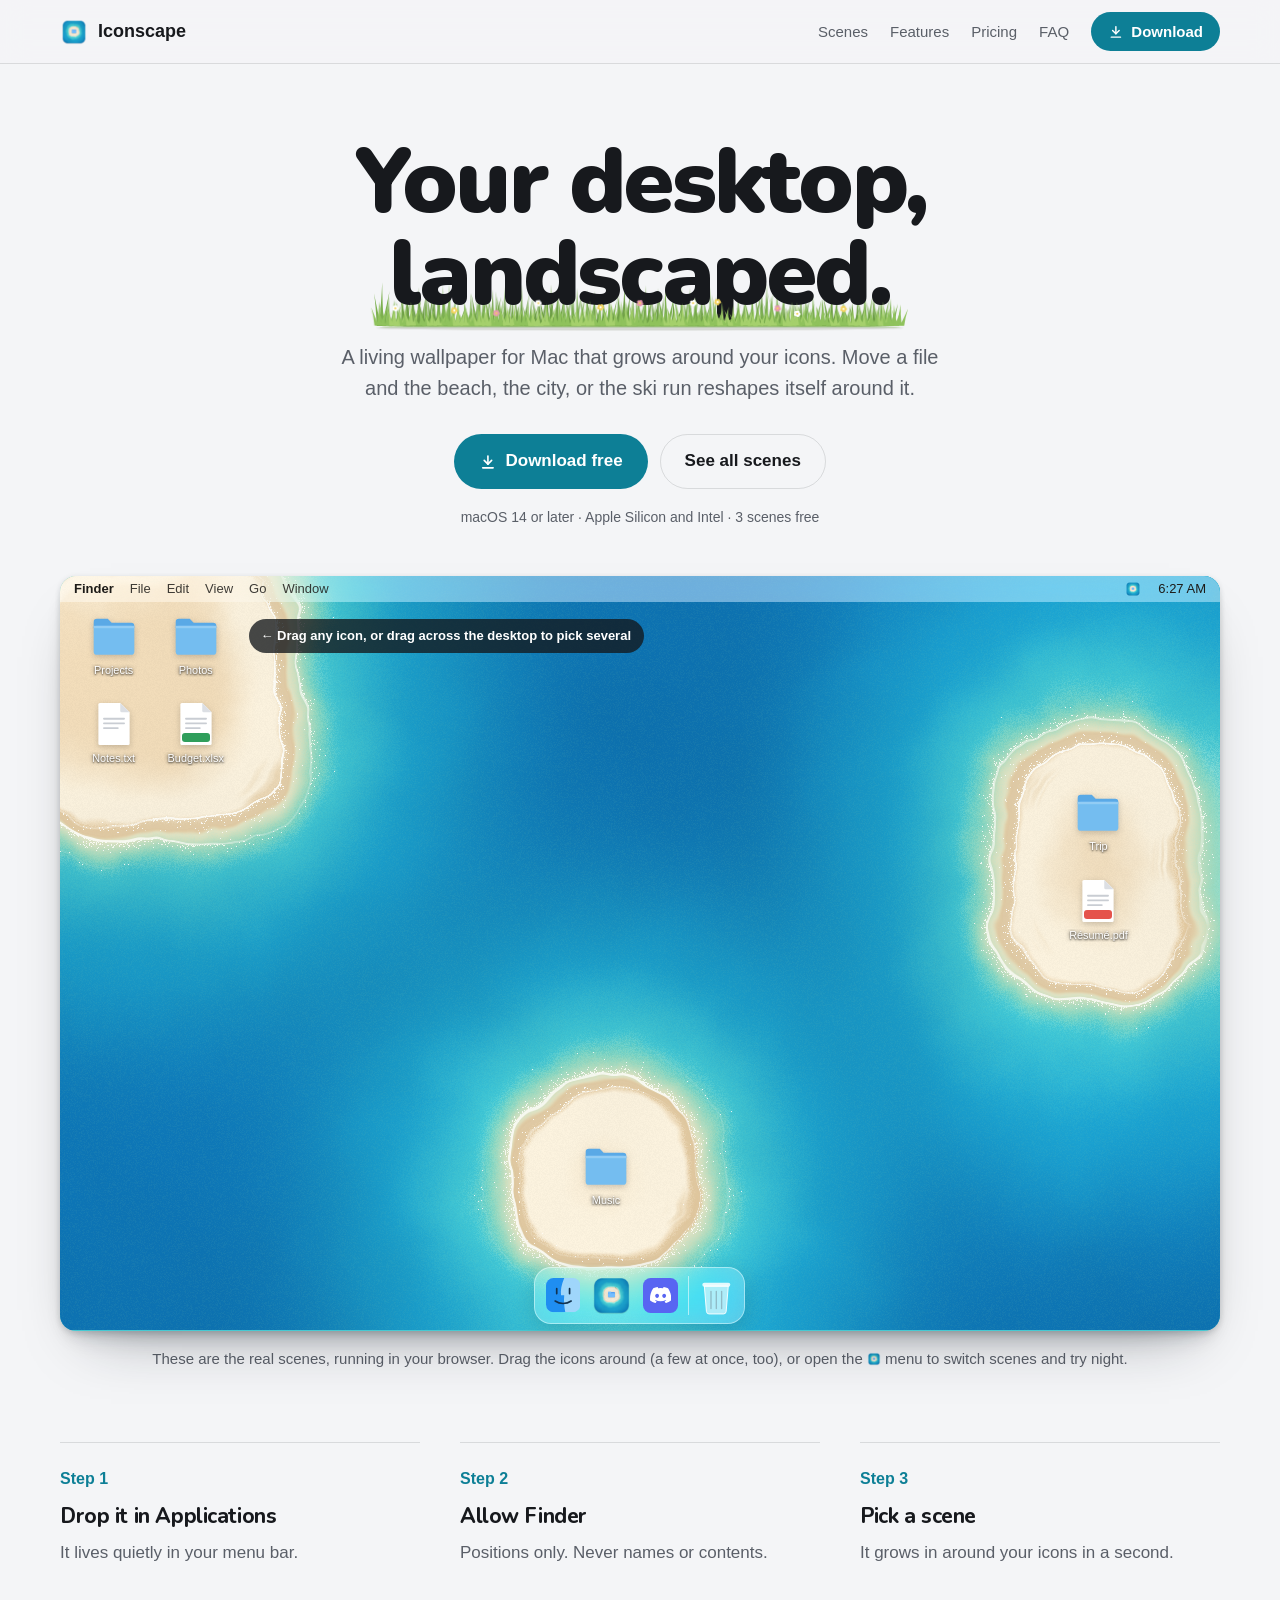
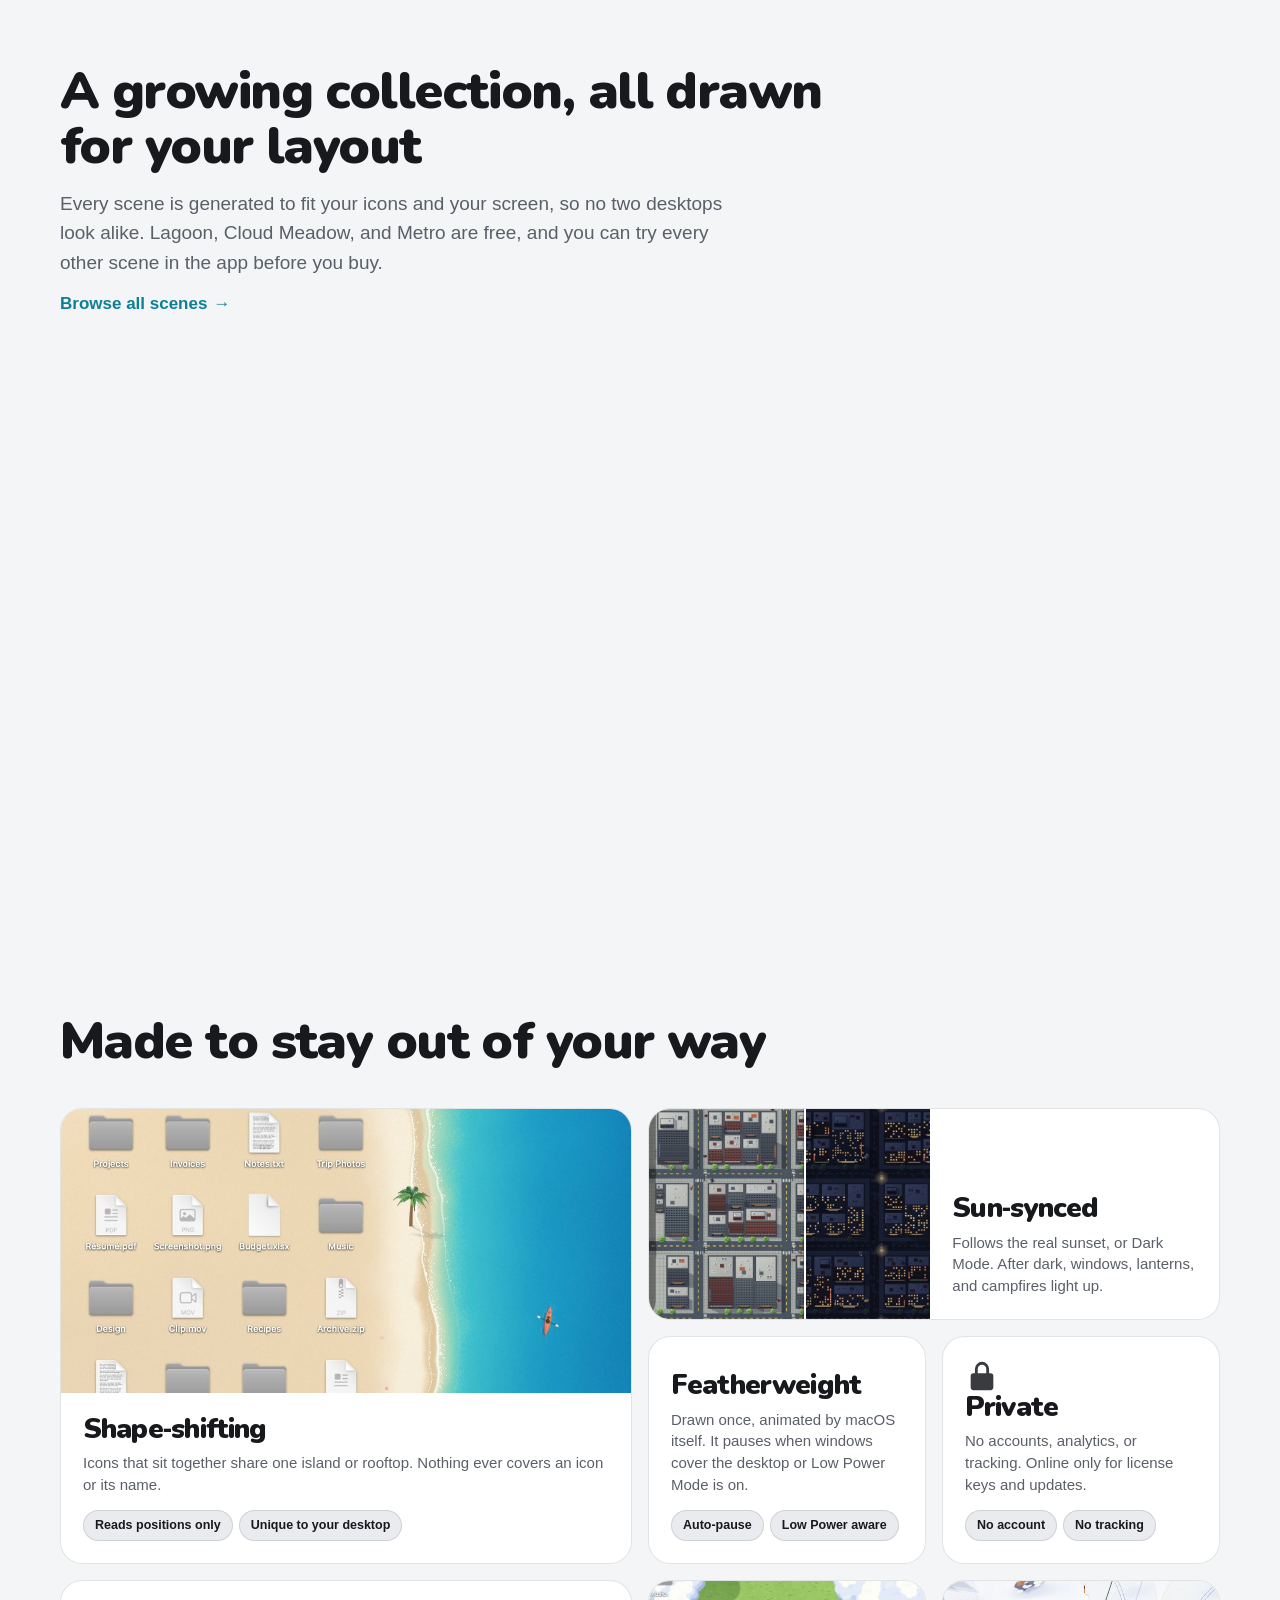
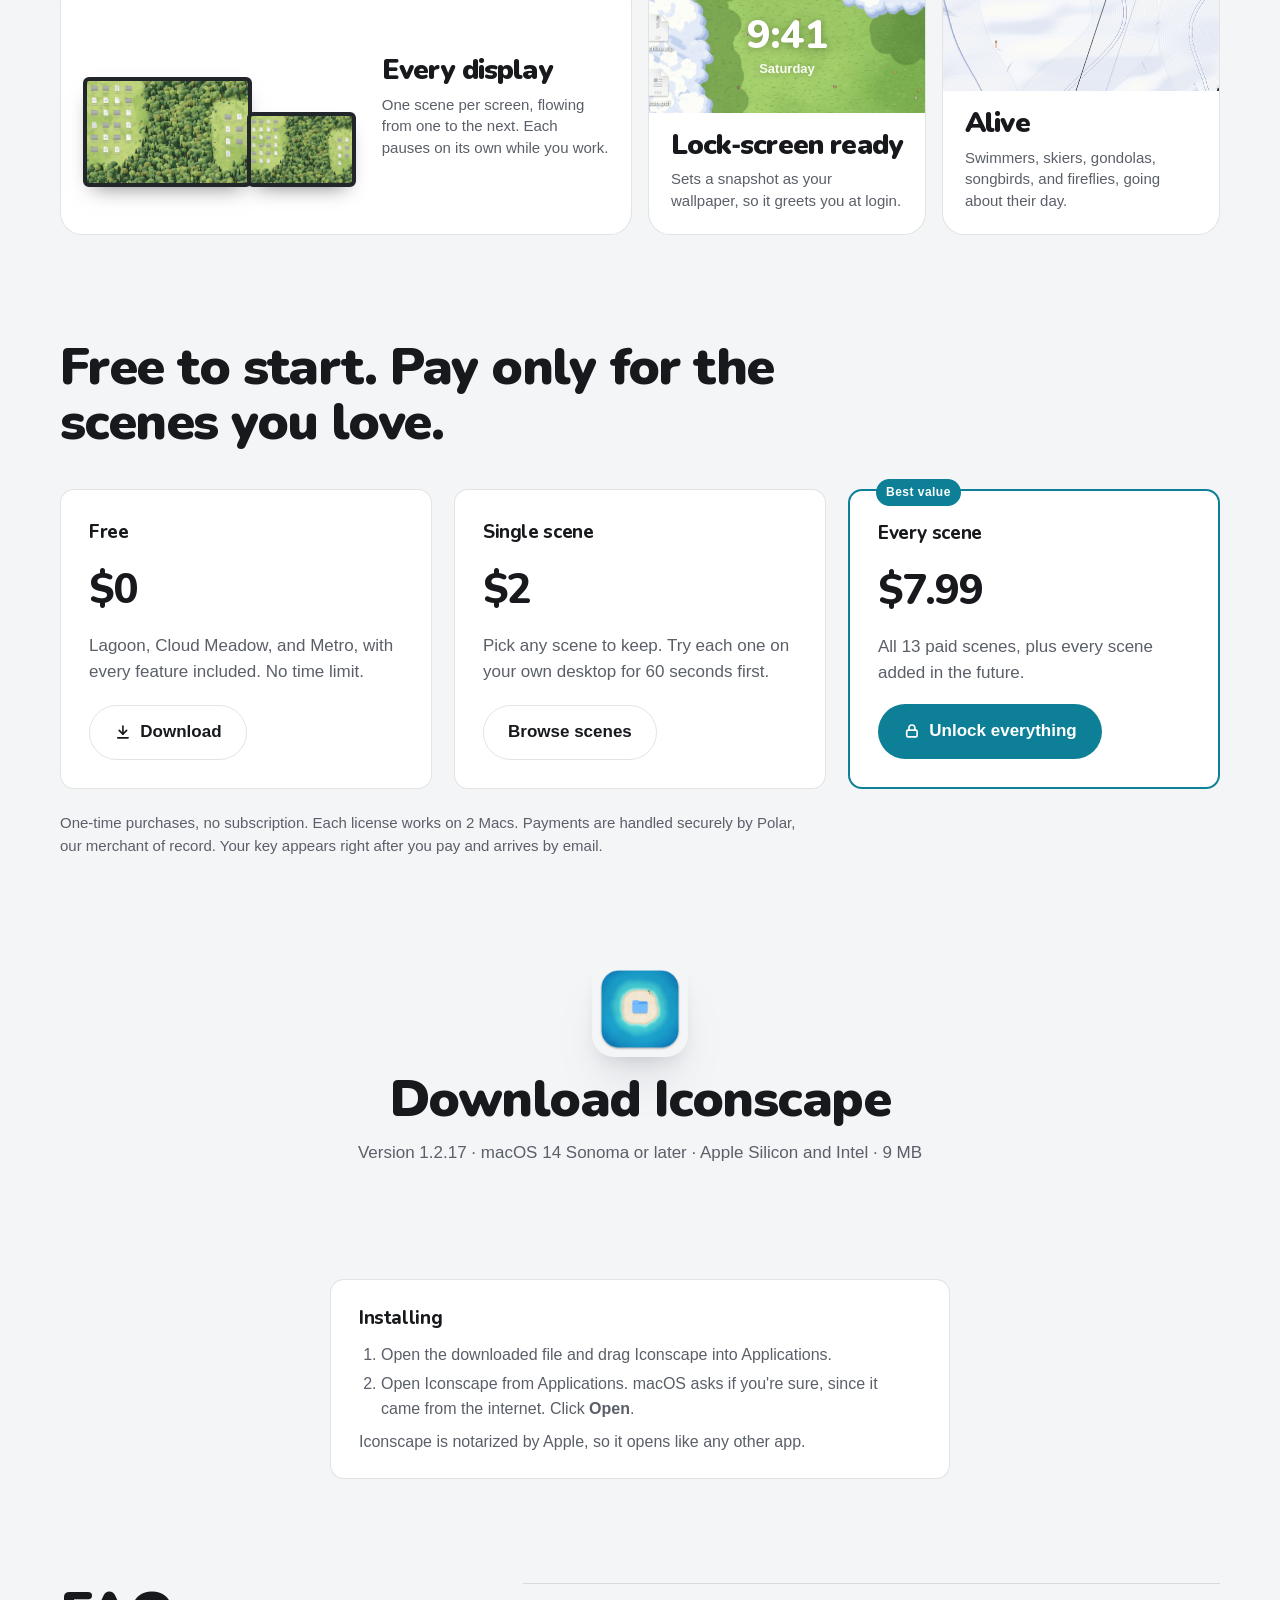
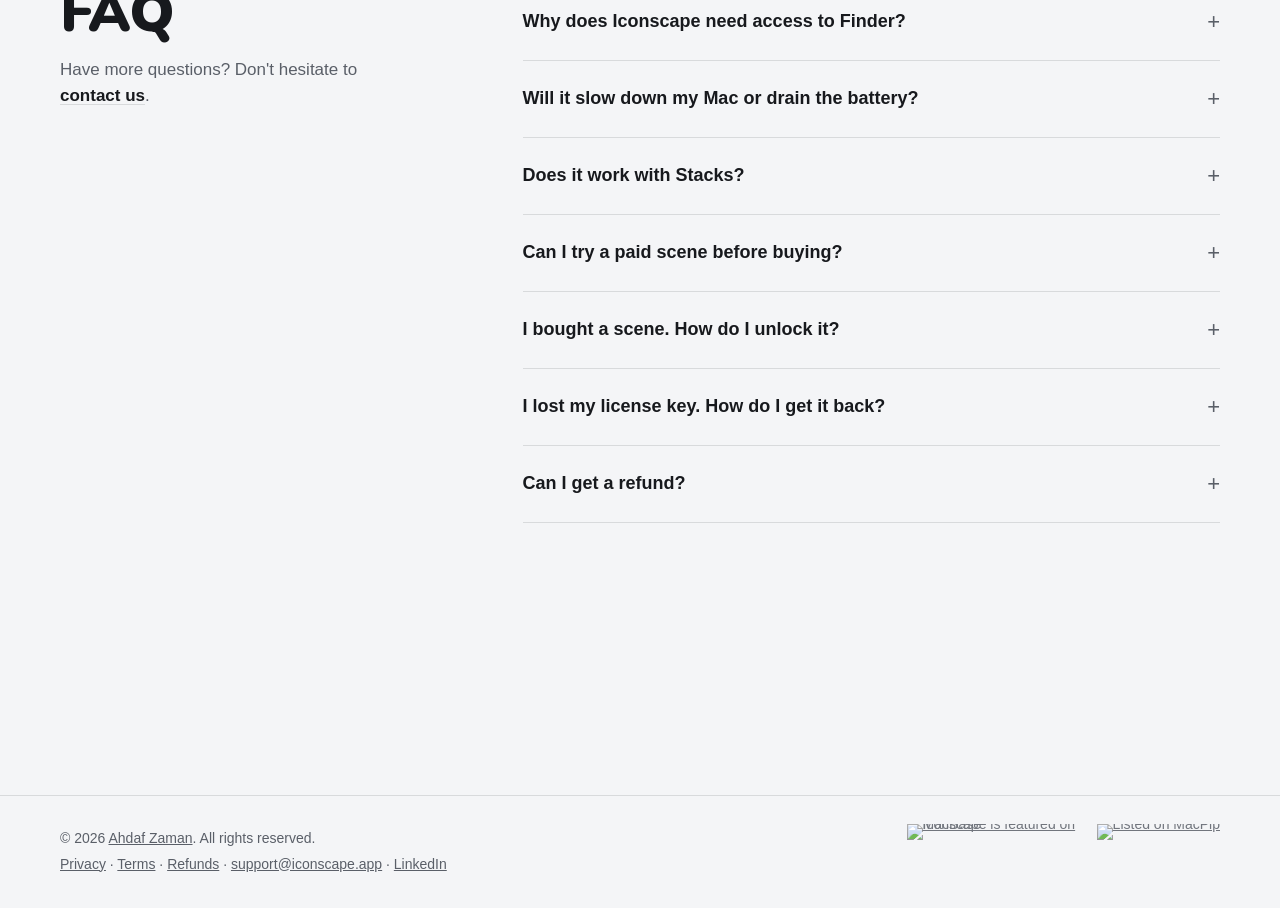
==== commit 1d687dff: "Iconscape 1.2.17" ====
--- a/index.html
+++ b/index.html
@@ -196,7 +196,7 @@
   <section id="download" class="block download">
     <img src="img/icon.png" alt="" width="96" height="96">
     <h2>Download Iconscape</h2>
-    <p>Version 1.2.16 · macOS 14 Sonoma or later · Apple Silicon and Intel · 9 MB</p>
+    <p>Version 1.2.17 · macOS 14 Sonoma or later · Apple Silicon and Intel · 9 MB</p>
     <a class="btn swap" data-link="download" href="#download"><span class="swap-lead" aria-hidden="true"><svg viewBox="0 0 24 24" fill="none" stroke="currentColor" stroke-width="2.2" stroke-linecap="round" stroke-linejoin="round"><path d="M12 4v11"/><path d="m7 10 5 5 5-5"/><path d="M5 20h14"/></svg></span><span>Download for Mac</span><span class="swap-trail" aria-hidden="true"><svg viewBox="0 0 24 24" fill="none" stroke="currentColor" stroke-width="2.2" stroke-linecap="round" stroke-linejoin="round"><path d="M5 12h14"/><path d="m13 6 6 6-6 6"/></svg></span></a>
     <div class="first-open">
       <h3>Installing</h3>
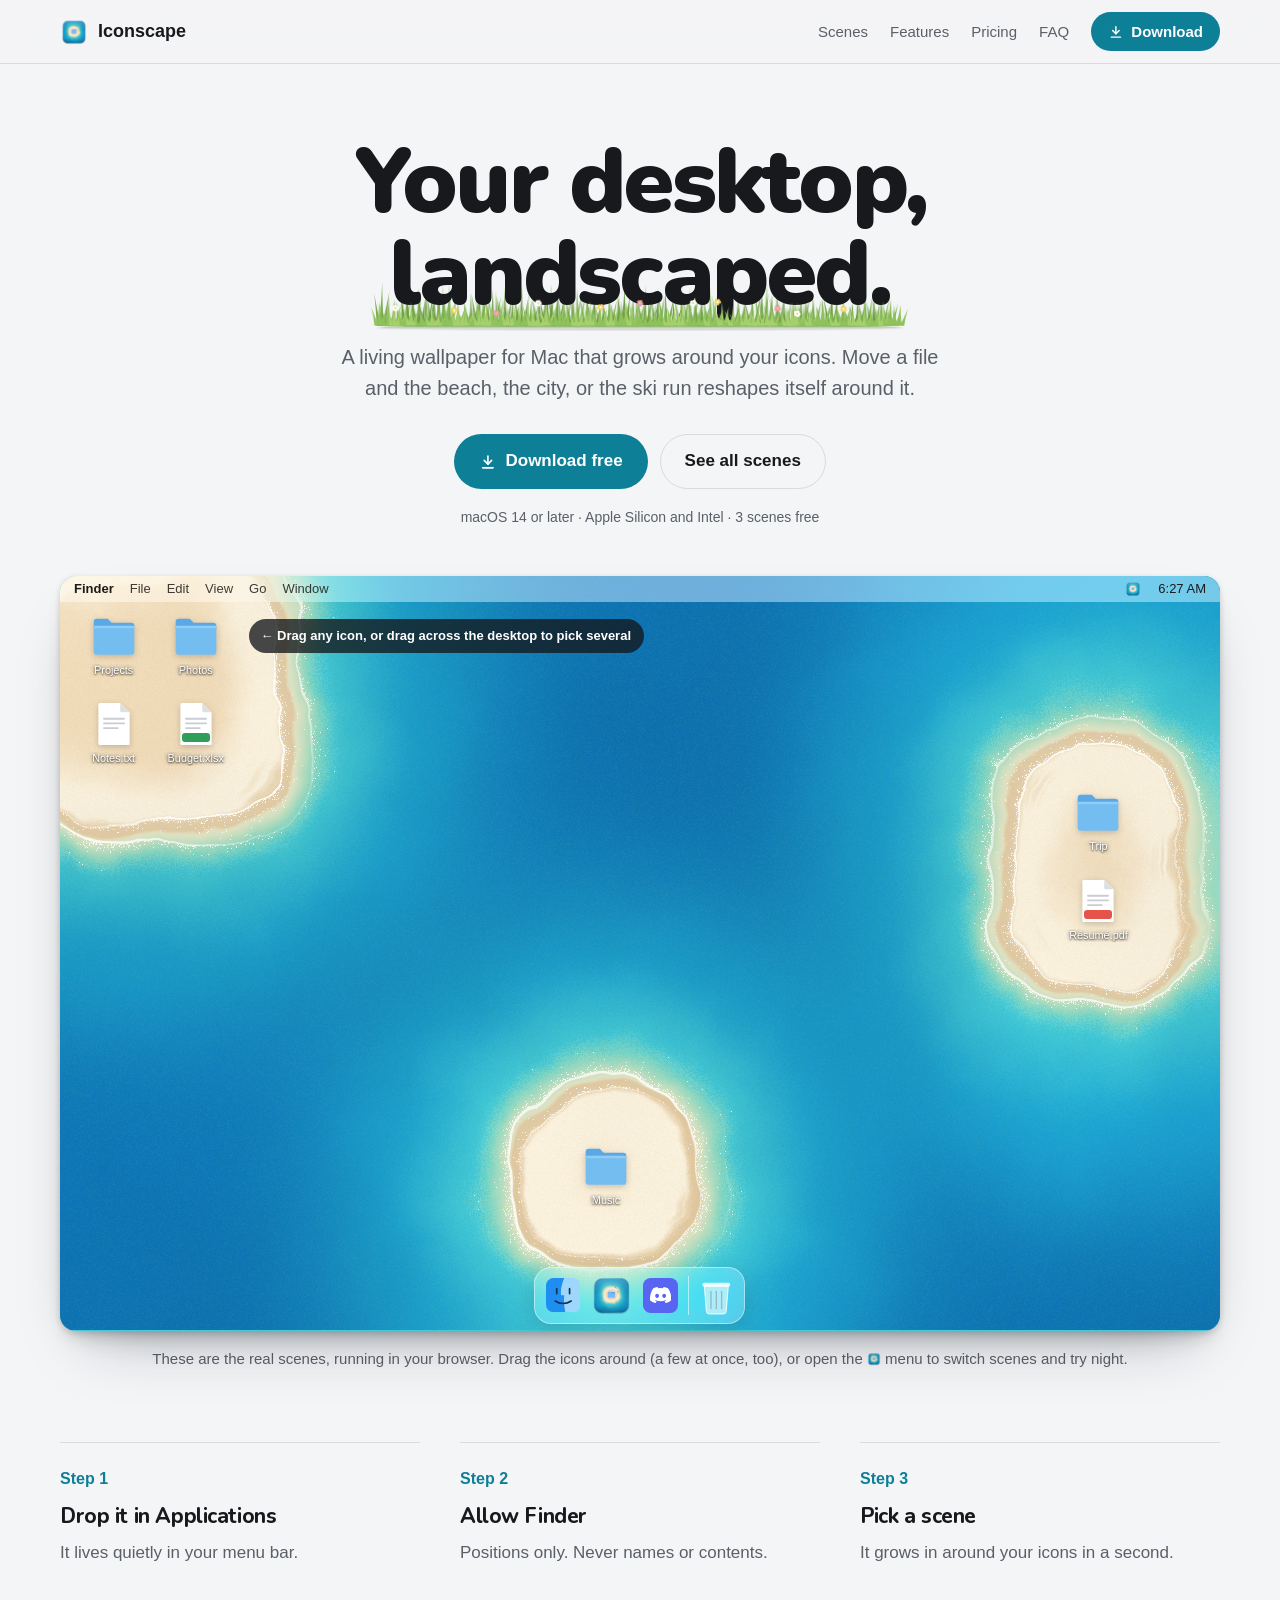
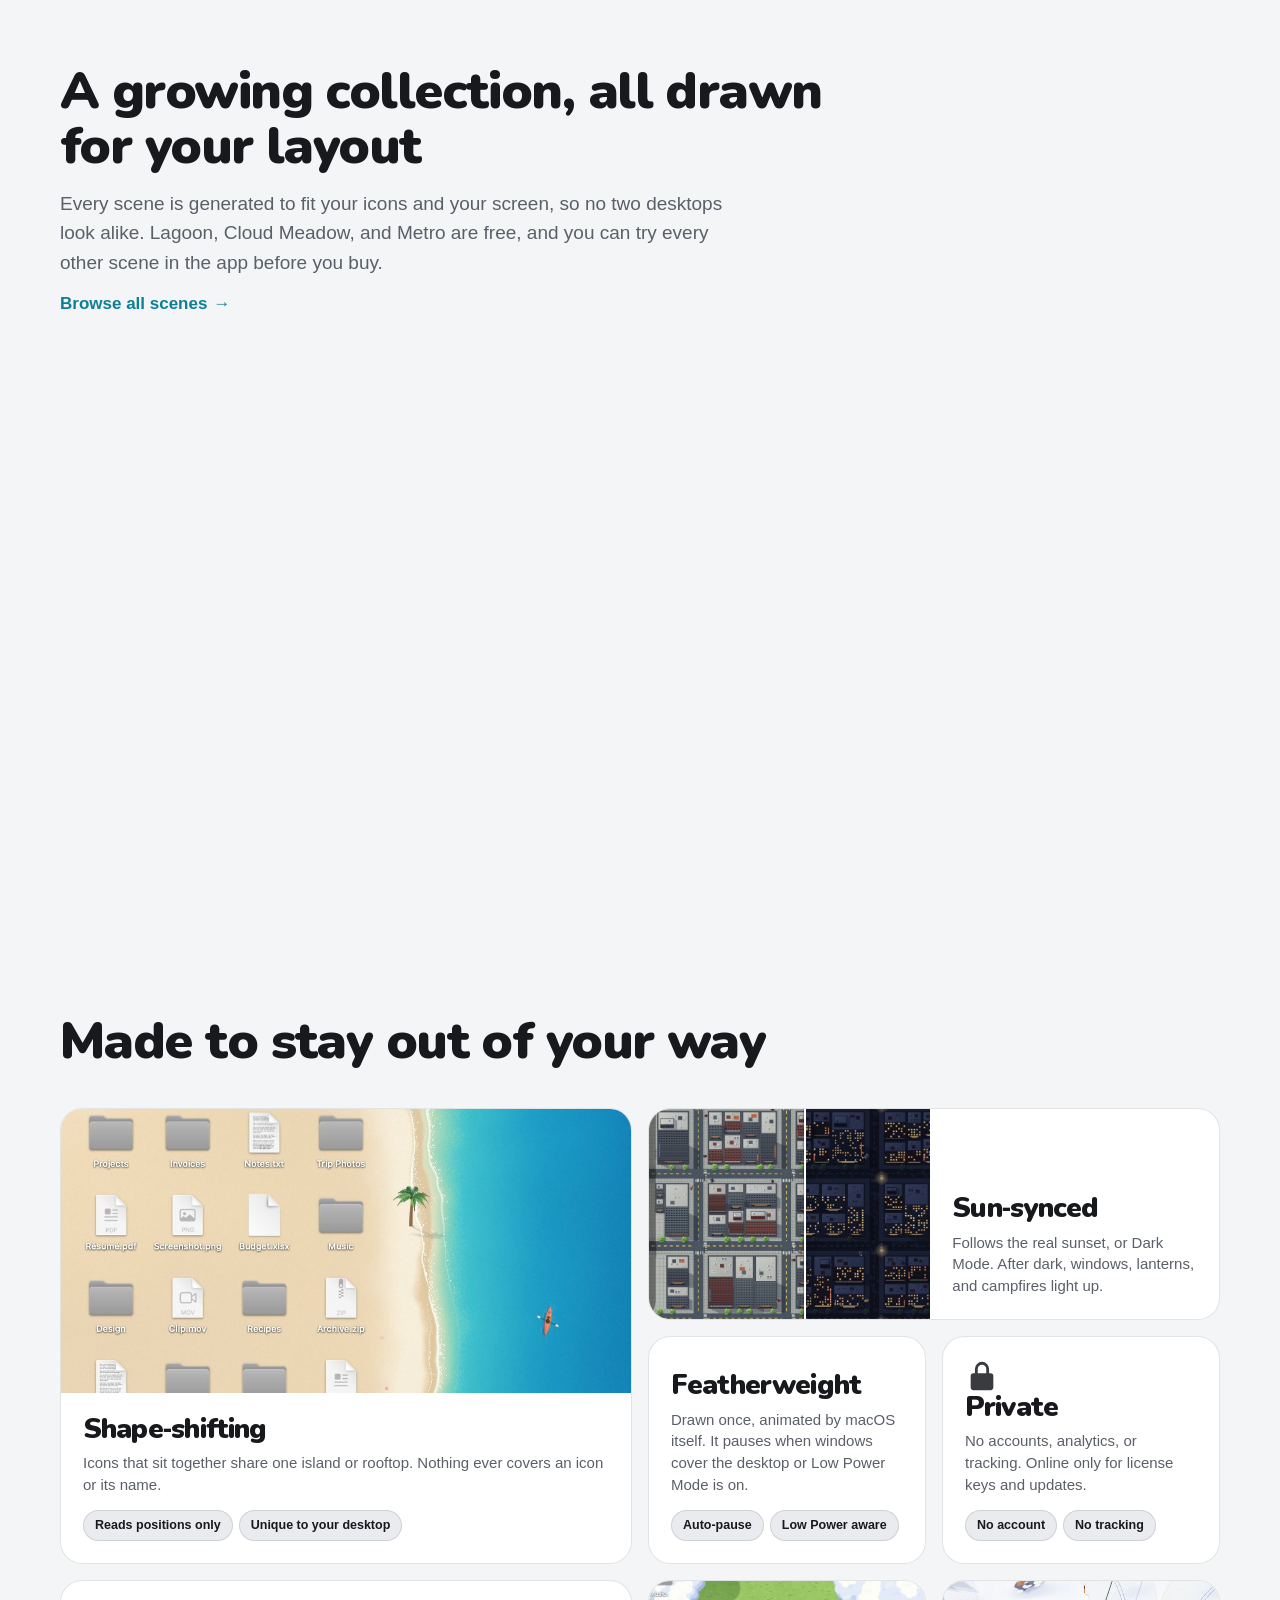
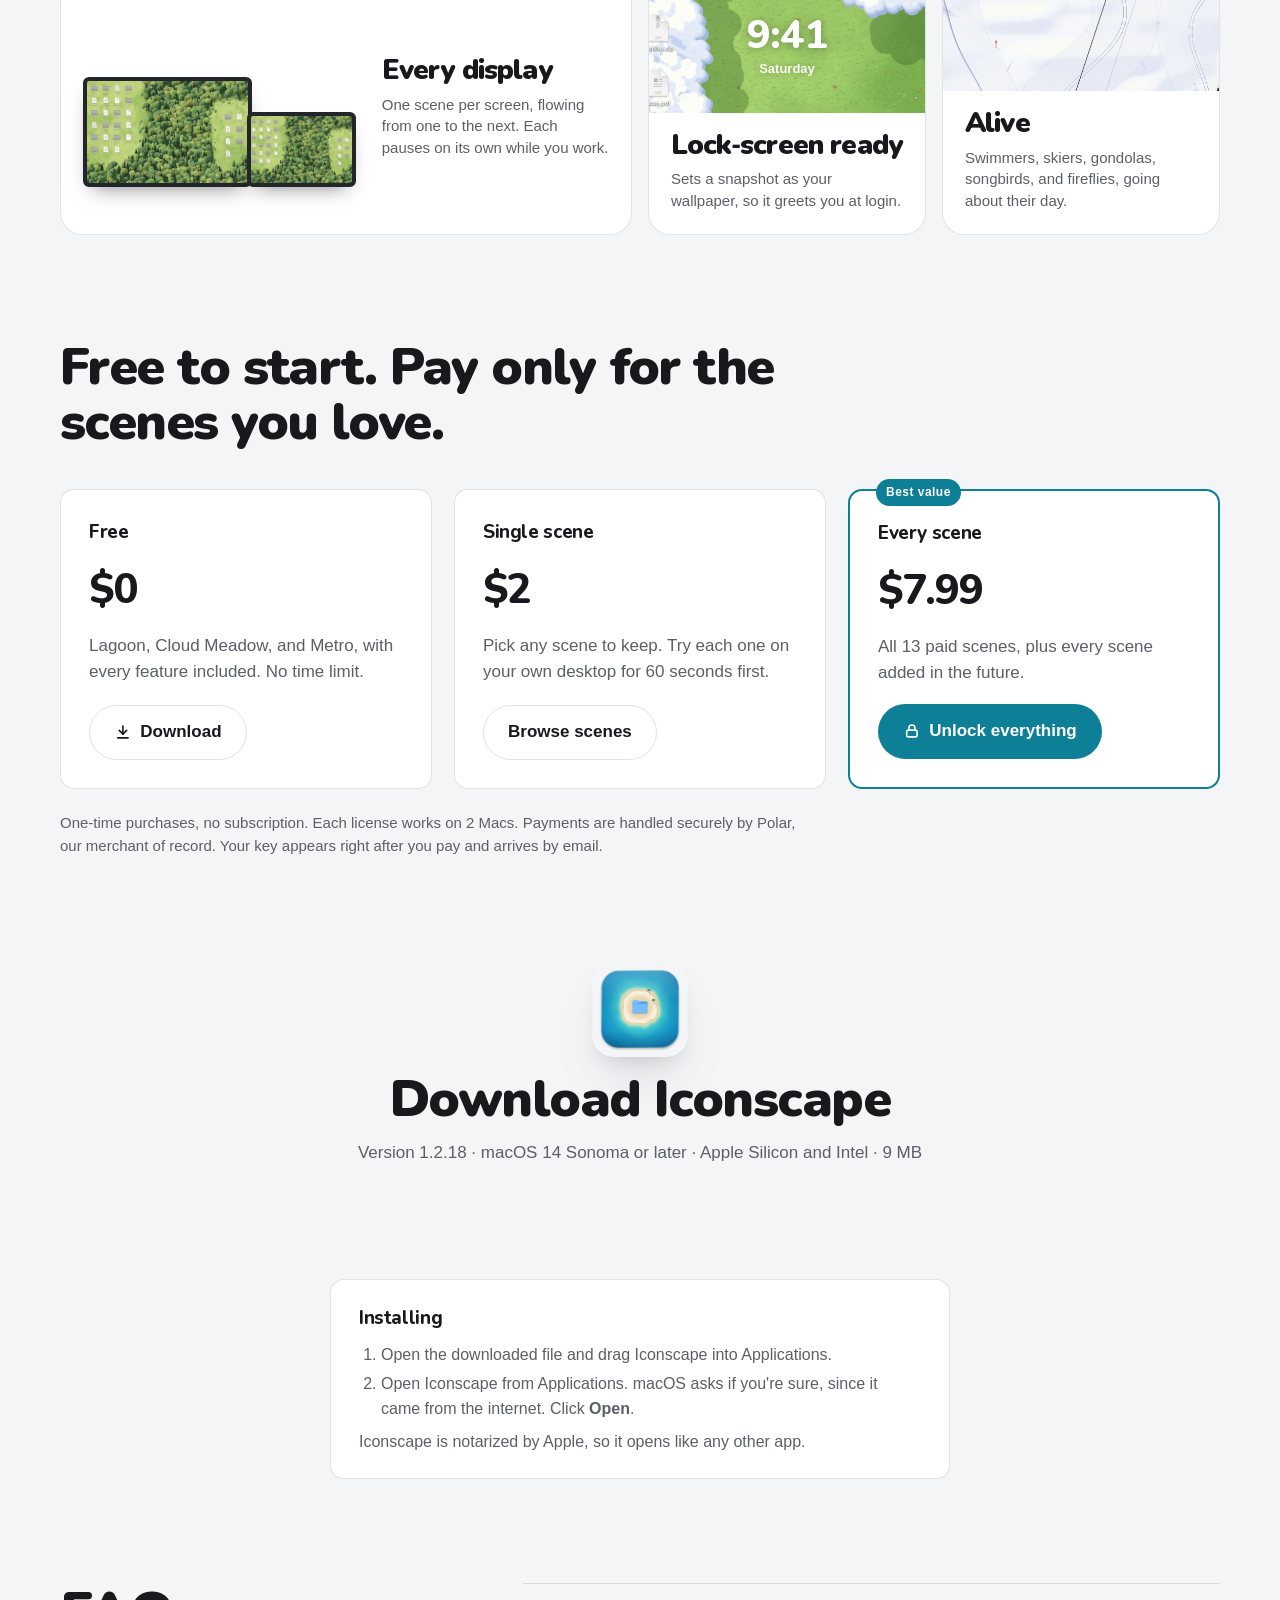
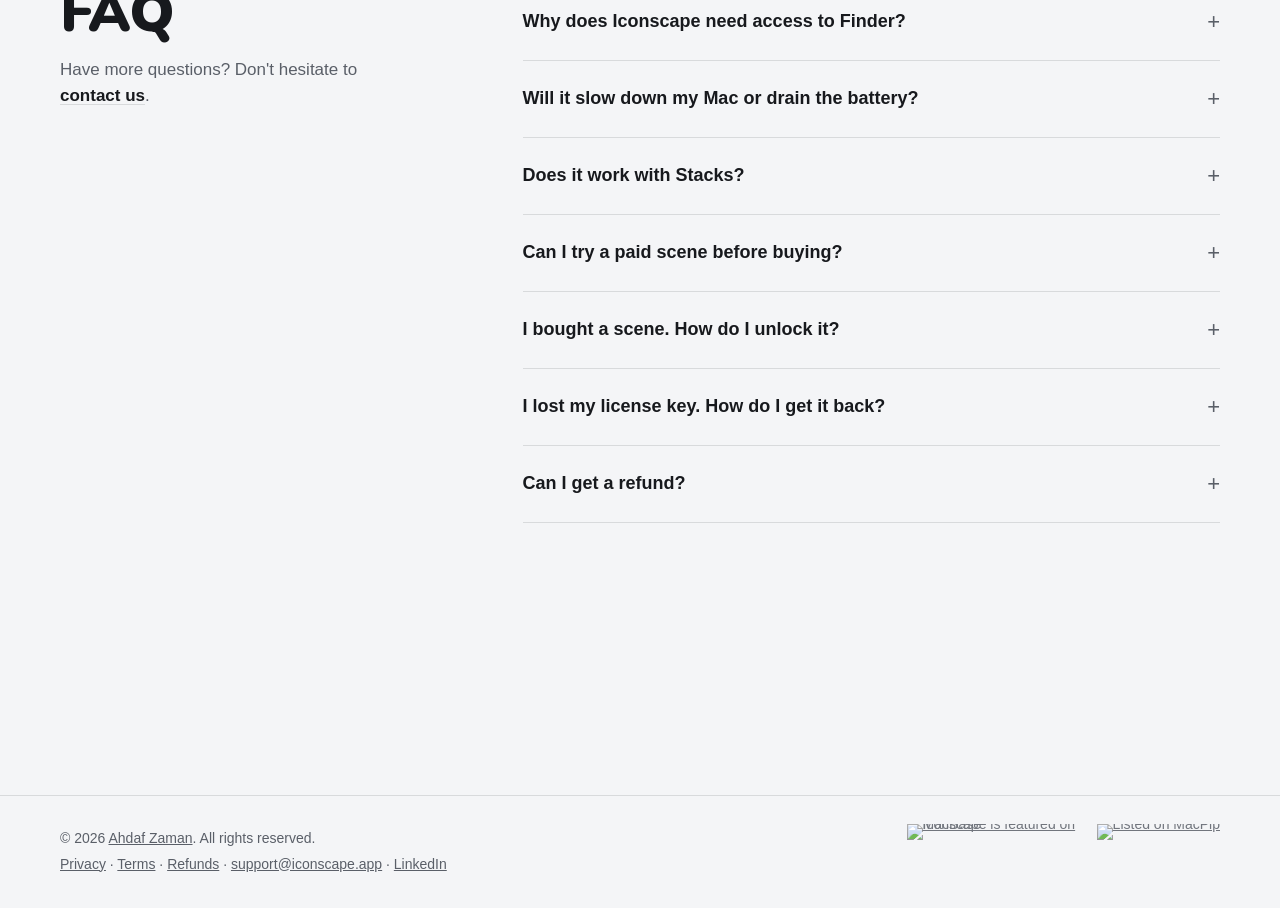
==== commit 4a64355e: "Iconscape 1.2.18" ====
--- a/index.html
+++ b/index.html
@@ -196,7 +196,7 @@
   <section id="download" class="block download">
     <img src="img/icon.png" alt="" width="96" height="96">
     <h2>Download Iconscape</h2>
-    <p>Version 1.2.17 · macOS 14 Sonoma or later · Apple Silicon and Intel · 9 MB</p>
+    <p>Version 1.2.18 · macOS 14 Sonoma or later · Apple Silicon and Intel · 9 MB</p>
     <a class="btn swap" data-link="download" href="#download"><span class="swap-lead" aria-hidden="true"><svg viewBox="0 0 24 24" fill="none" stroke="currentColor" stroke-width="2.2" stroke-linecap="round" stroke-linejoin="round"><path d="M12 4v11"/><path d="m7 10 5 5 5-5"/><path d="M5 20h14"/></svg></span><span>Download for Mac</span><span class="swap-trail" aria-hidden="true"><svg viewBox="0 0 24 24" fill="none" stroke="currentColor" stroke-width="2.2" stroke-linecap="round" stroke-linejoin="round"><path d="M5 12h14"/><path d="m13 6 6 6-6 6"/></svg></span></a>
     <div class="first-open">
       <h3>Installing</h3>
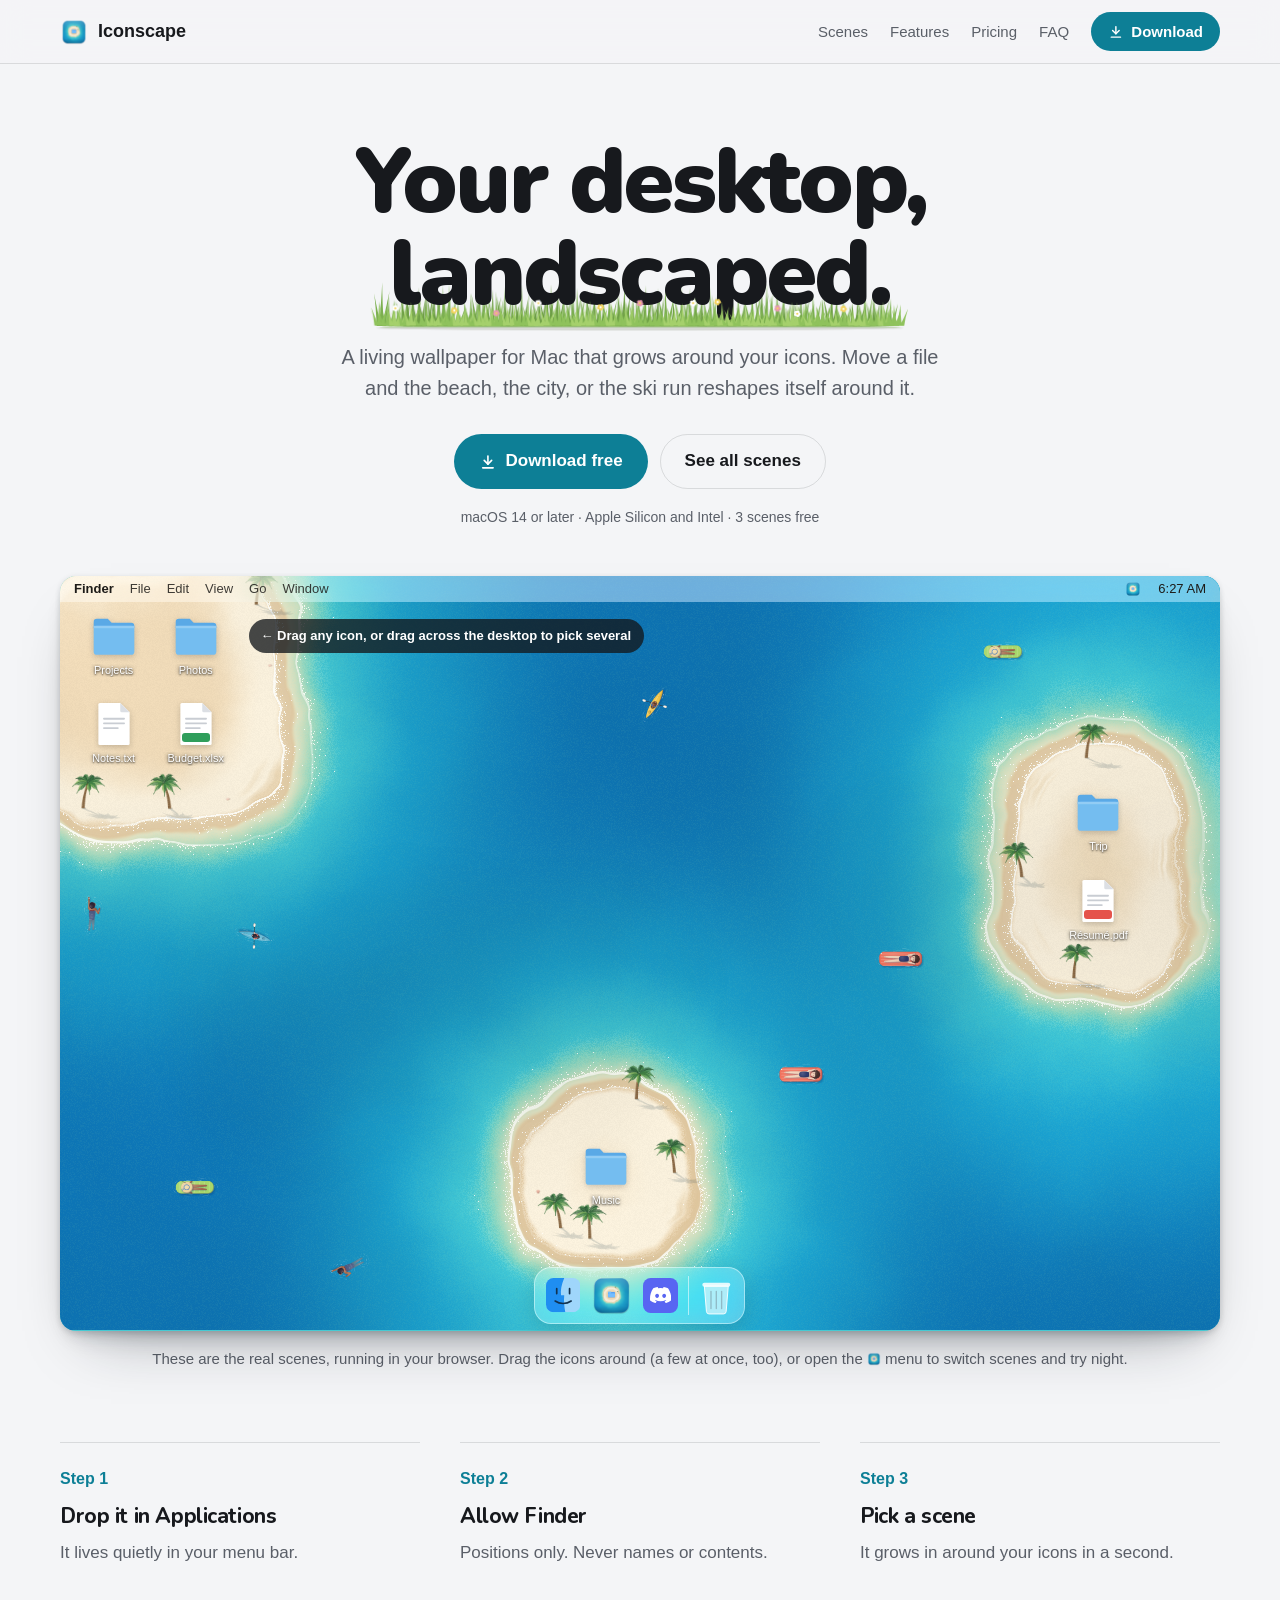
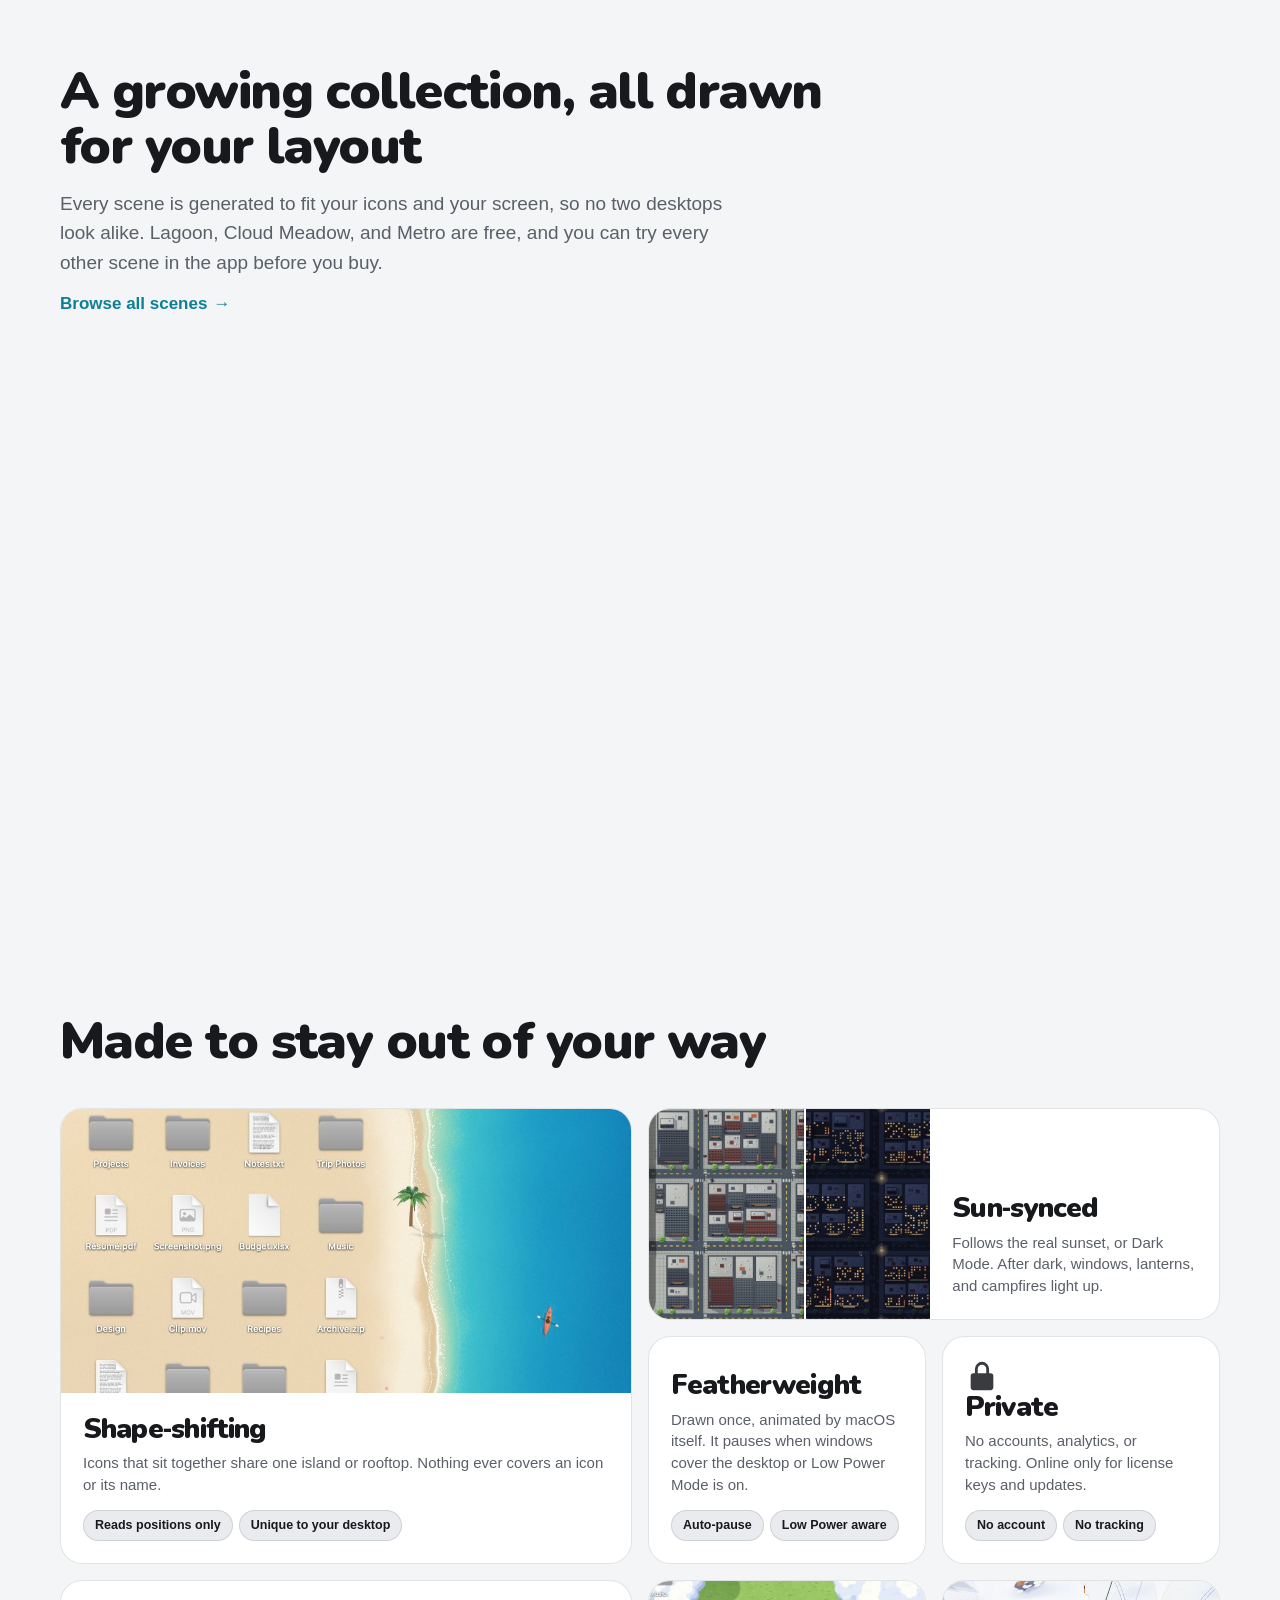
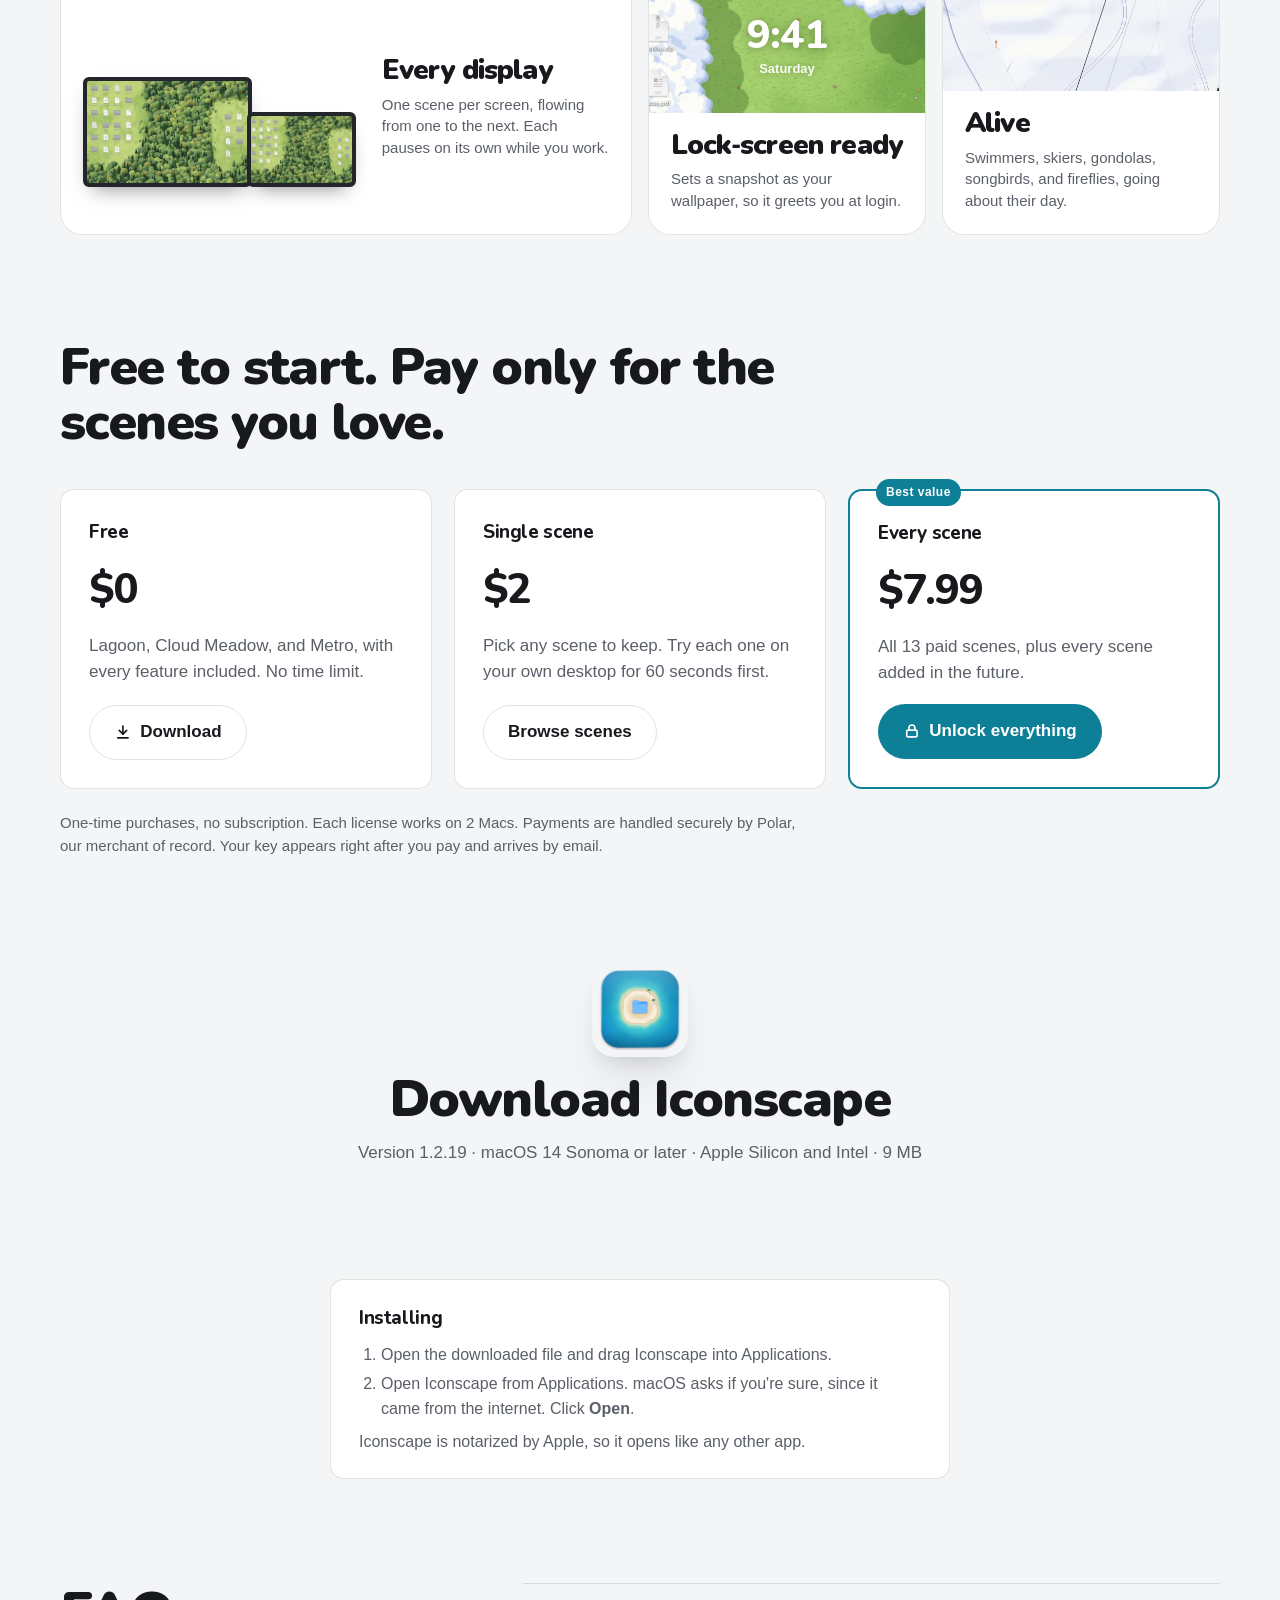
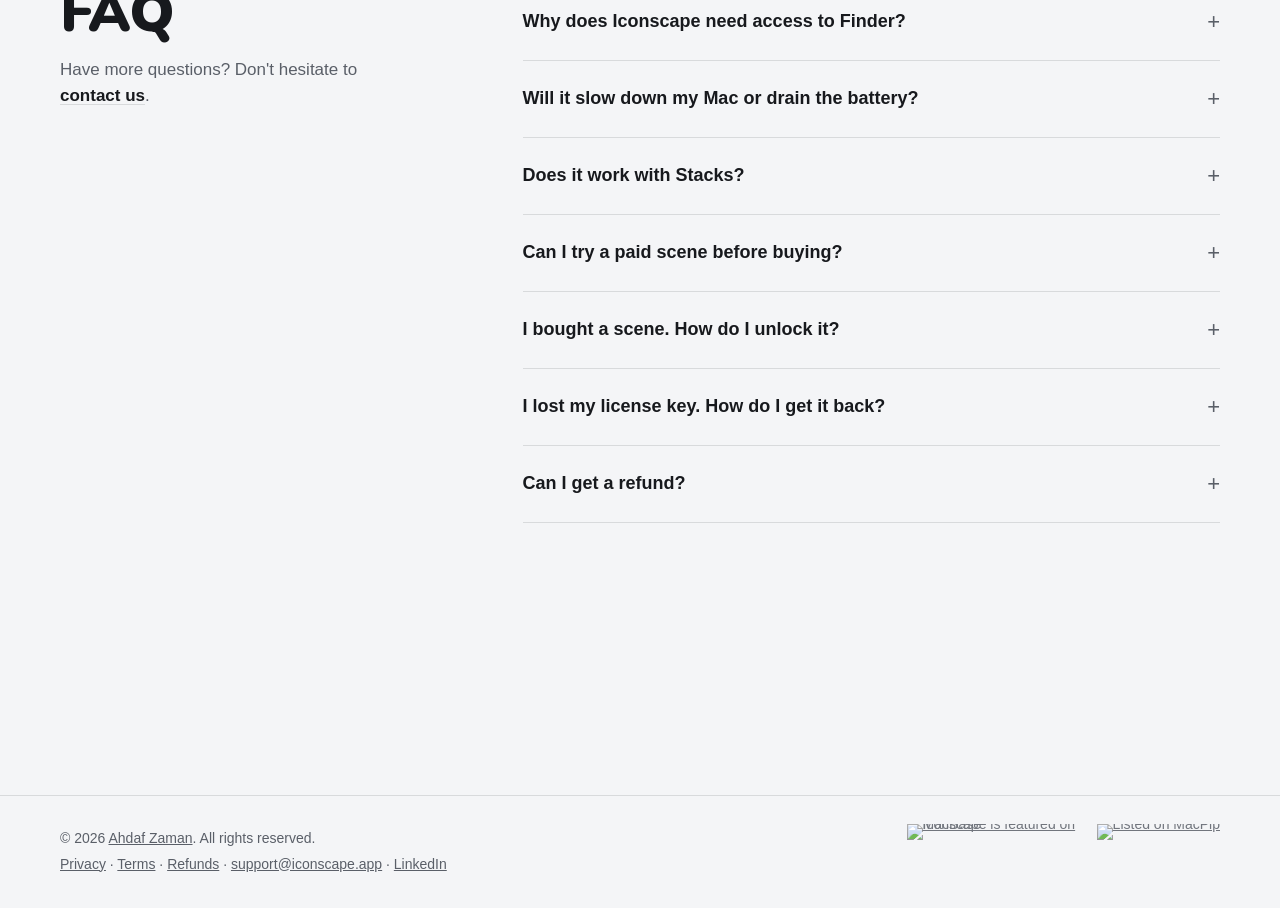
==== commit 9c282fb5: "Iconscape 1.2.19" ====
--- a/index.html
+++ b/index.html
@@ -196,7 +196,7 @@
   <section id="download" class="block download">
     <img src="img/icon.png" alt="" width="96" height="96">
     <h2>Download Iconscape</h2>
-    <p>Version 1.2.18 · macOS 14 Sonoma or later · Apple Silicon and Intel · 9 MB</p>
+    <p>Version 1.2.19 · macOS 14 Sonoma or later · Apple Silicon and Intel · 9 MB</p>
     <a class="btn swap" data-link="download" href="#download"><span class="swap-lead" aria-hidden="true"><svg viewBox="0 0 24 24" fill="none" stroke="currentColor" stroke-width="2.2" stroke-linecap="round" stroke-linejoin="round"><path d="M12 4v11"/><path d="m7 10 5 5 5-5"/><path d="M5 20h14"/></svg></span><span>Download for Mac</span><span class="swap-trail" aria-hidden="true"><svg viewBox="0 0 24 24" fill="none" stroke="currentColor" stroke-width="2.2" stroke-linecap="round" stroke-linejoin="round"><path d="M5 12h14"/><path d="m13 6 6 6-6 6"/></svg></span></a>
     <div class="first-open">
       <h3>Installing</h3>
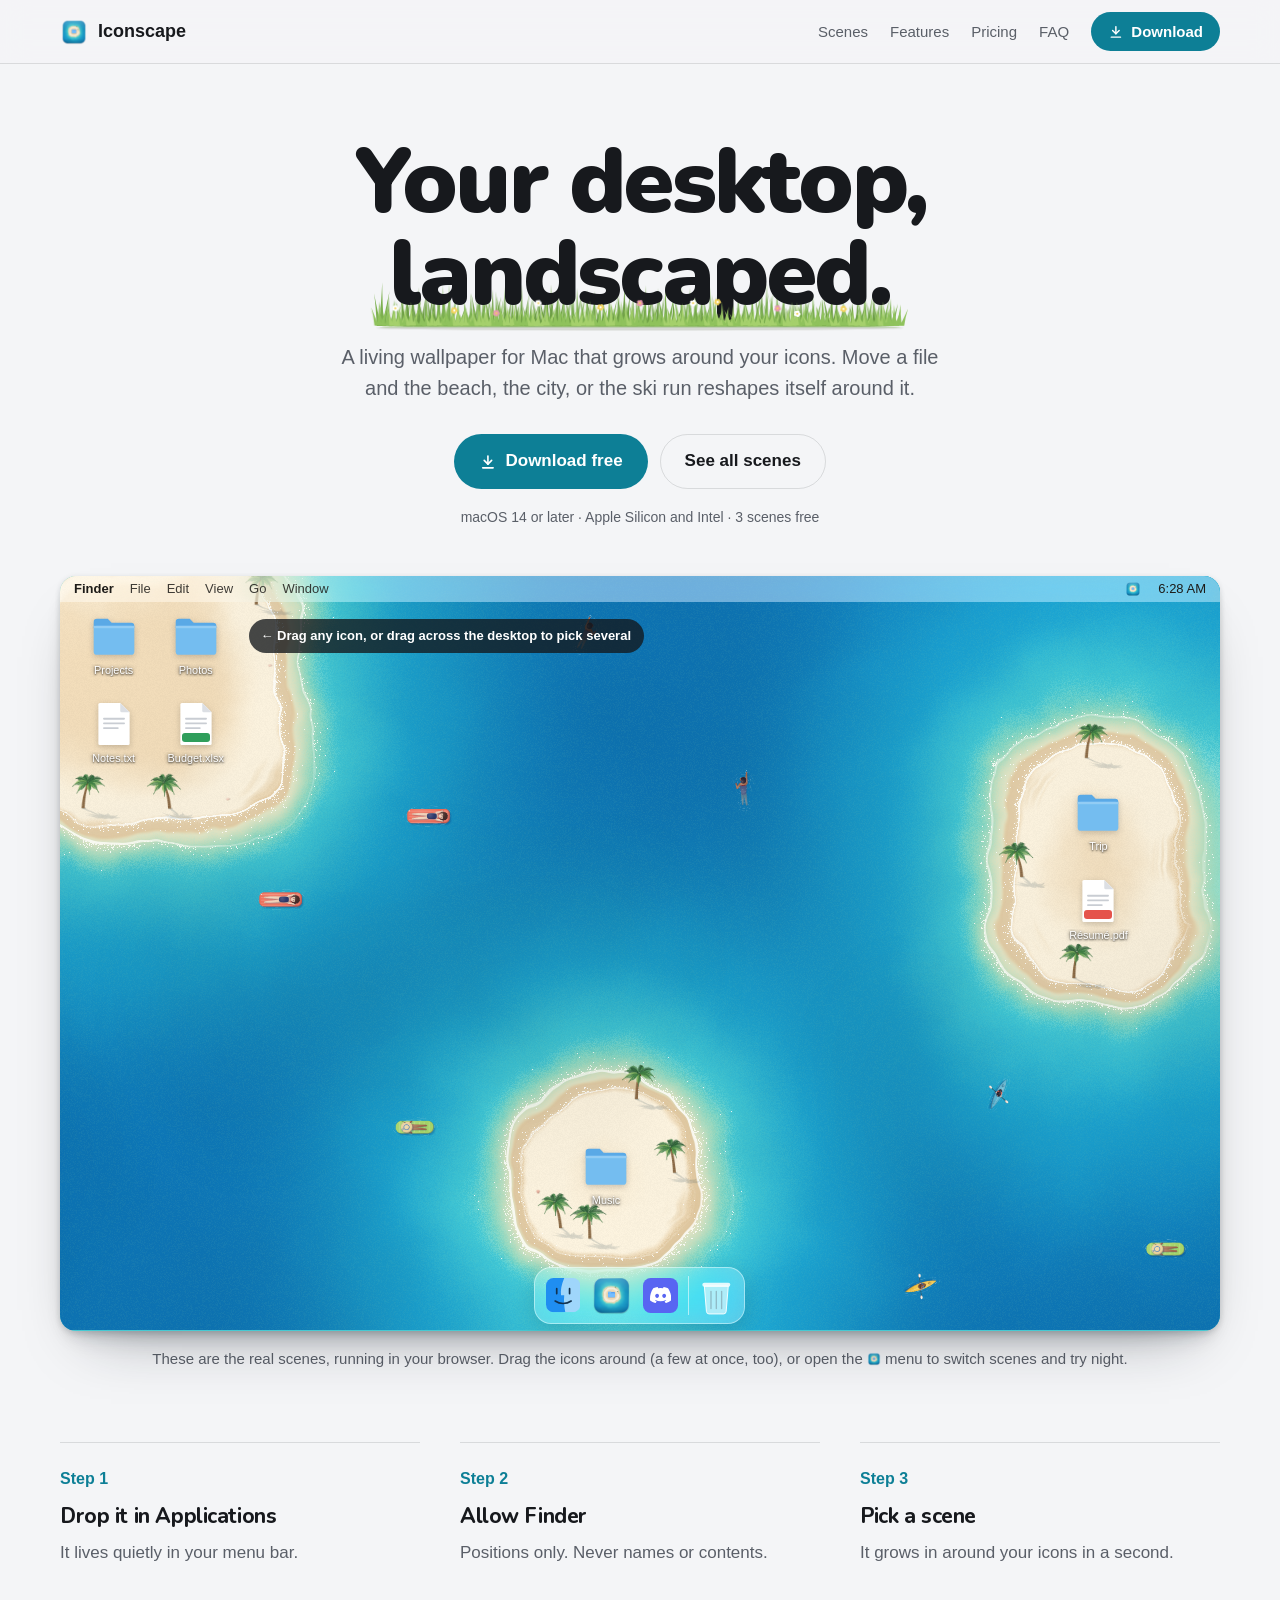
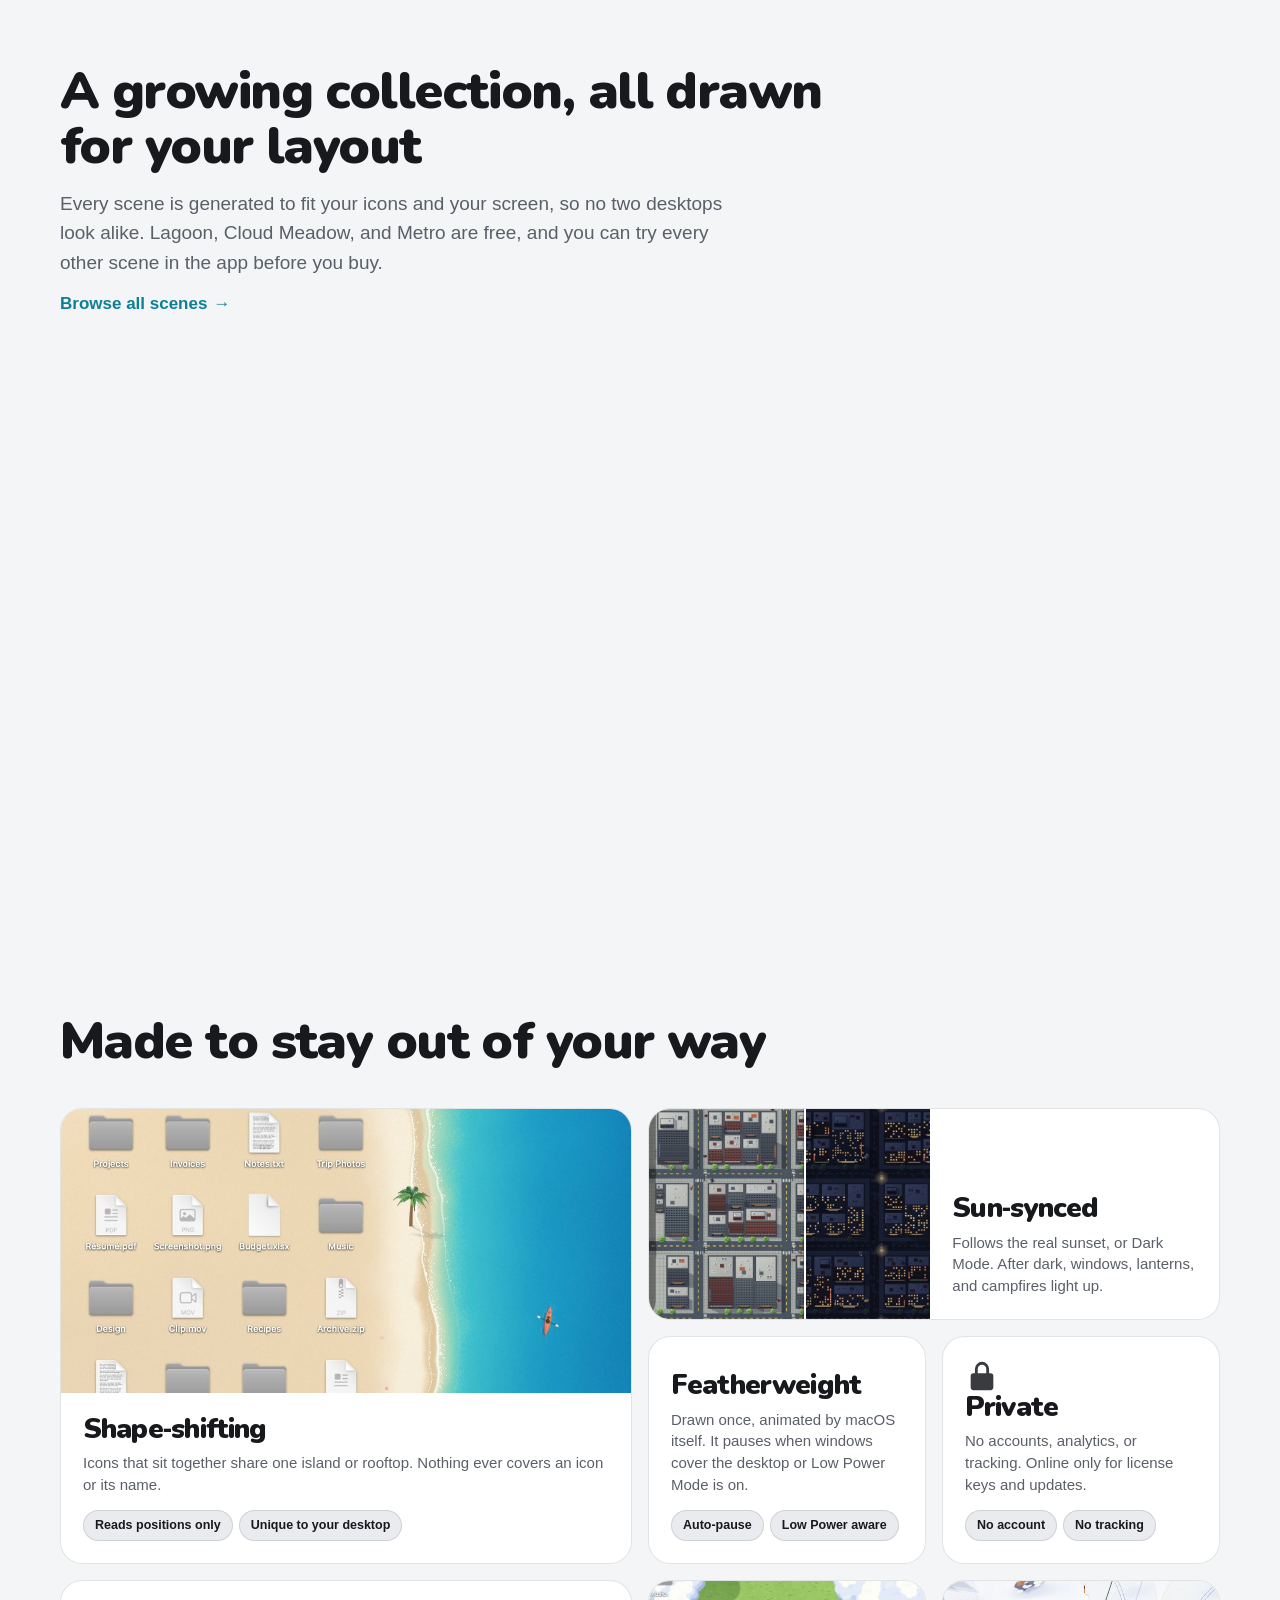
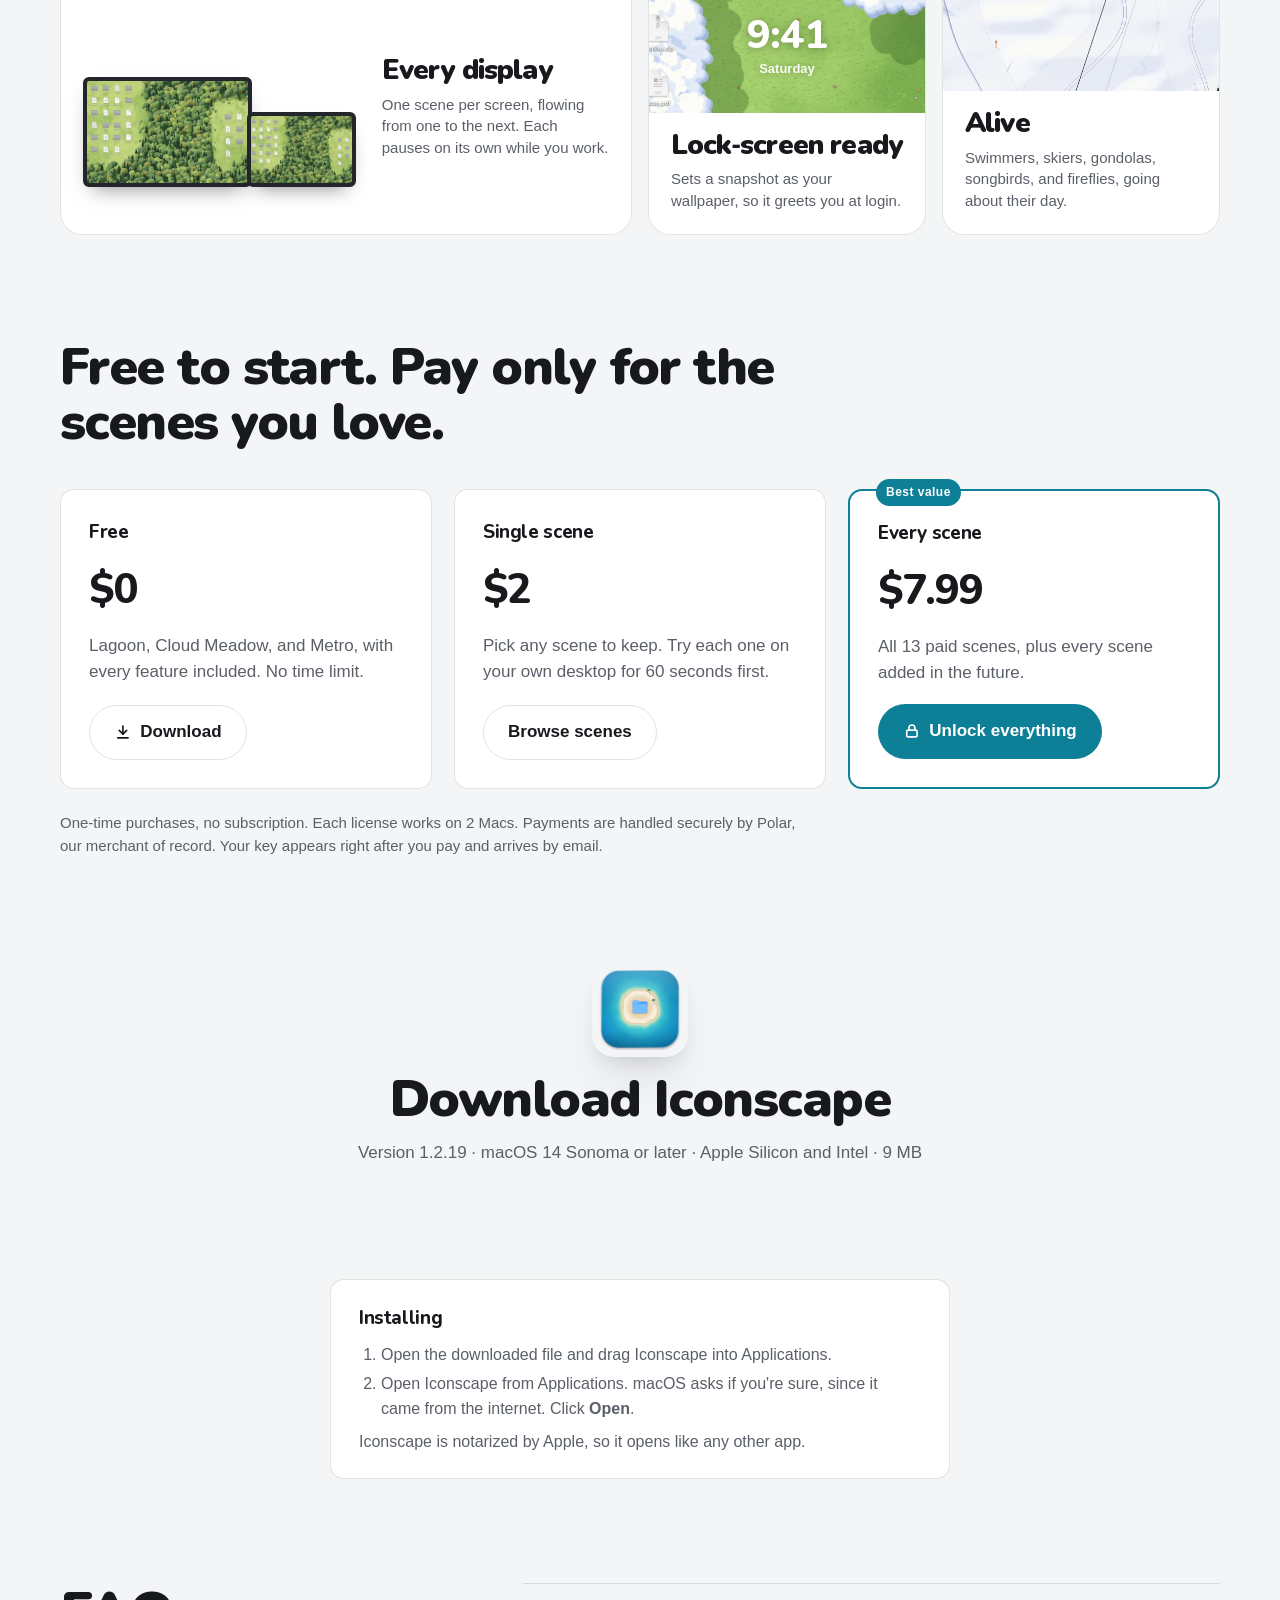
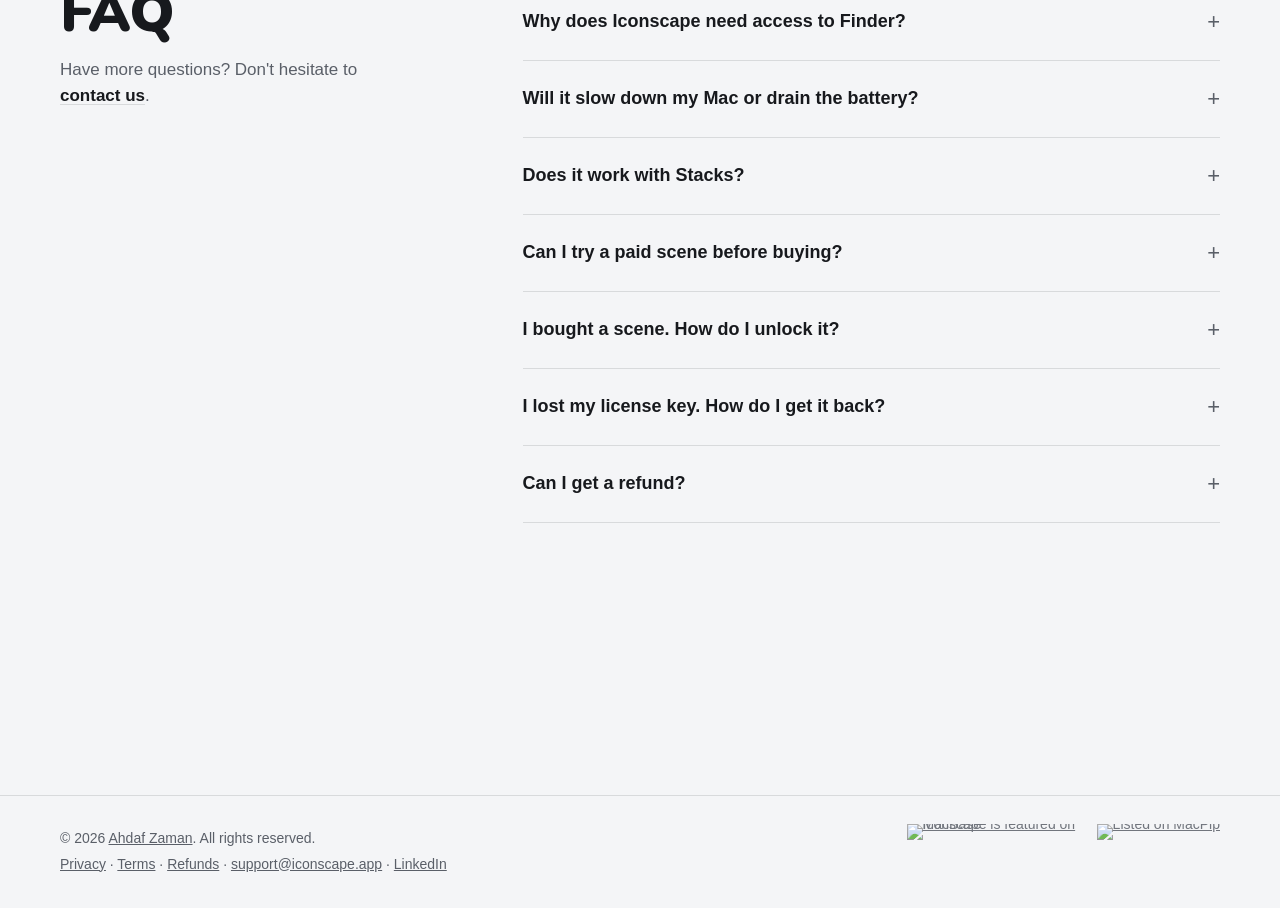
==== commit 2a30a184: "New share card for links on social sites" ====
--- a/index.html
+++ b/index.html
@@ -6,19 +6,22 @@
 <title>Iconscape · A living wallpaper for your Mac</title>
 <link rel="canonical" href="https://iconscape.app/">
 <meta property="og:type" content="website">
+<meta property="og:locale" content="en_US">
 <meta property="og:site_name" content="Iconscape">
 <meta property="og:title" content="Iconscape · A living wallpaper for your Mac">
 <meta property="og:description" content="Iconscape is a living wallpaper for your Mac that grows a landscape around your desktop icons. Move a file and the scenery reshapes itself.">
 <meta property="og:url" content="https://iconscape.app/">
-<meta property="og:image" content="https://iconscape.app/img/lagoon.jpg">
-<meta property="og:image:width" content="1800">
-<meta property="og:image:height" content="1170">
-<meta property="og:image:alt" content="A Mac desktop with a lagoon landscape growing around its icons">
+<meta property="og:image" content="https://iconscape.app/img/share.jpg?v=1">
+<meta property="og:image:secure_url" content="https://iconscape.app/img/share.jpg?v=1">
+<meta property="og:image:type" content="image/jpeg">
+<meta property="og:image:width" content="2400">
+<meta property="og:image:height" content="1260">
+<meta property="og:image:alt" content="Iconscape: your desktop, alive. A Mac desktop with Lagoon by day and Metro at night growing around the icons.">
 <meta name="twitter:card" content="summary_large_image">
 <meta name="twitter:title" content="Iconscape · A living wallpaper for your Mac">
 <meta name="twitter:description" content="Iconscape is a living wallpaper for your Mac that grows a landscape around your desktop icons. Move a file and the scenery reshapes itself.">
-<meta name="twitter:image" content="https://iconscape.app/img/lagoon.jpg">
-<meta name="twitter:image:alt" content="A Mac desktop with a lagoon landscape growing around its icons">
+<meta name="twitter:image" content="https://iconscape.app/img/share.jpg?v=1">
+<meta name="twitter:image:alt" content="Iconscape: your desktop, alive. A Mac desktop with Lagoon by day and Metro at night growing around the icons.">
 <meta name="description" content="Iconscape is a living wallpaper for your Mac that grows a landscape around your desktop icons. Move a file and the scenery reshapes itself.">
 <meta name="theme-color" content="#f4f5f7" media="(prefers-color-scheme: light)">
 <meta name="theme-color" content="#1e2021" media="(prefers-color-scheme: dark)">
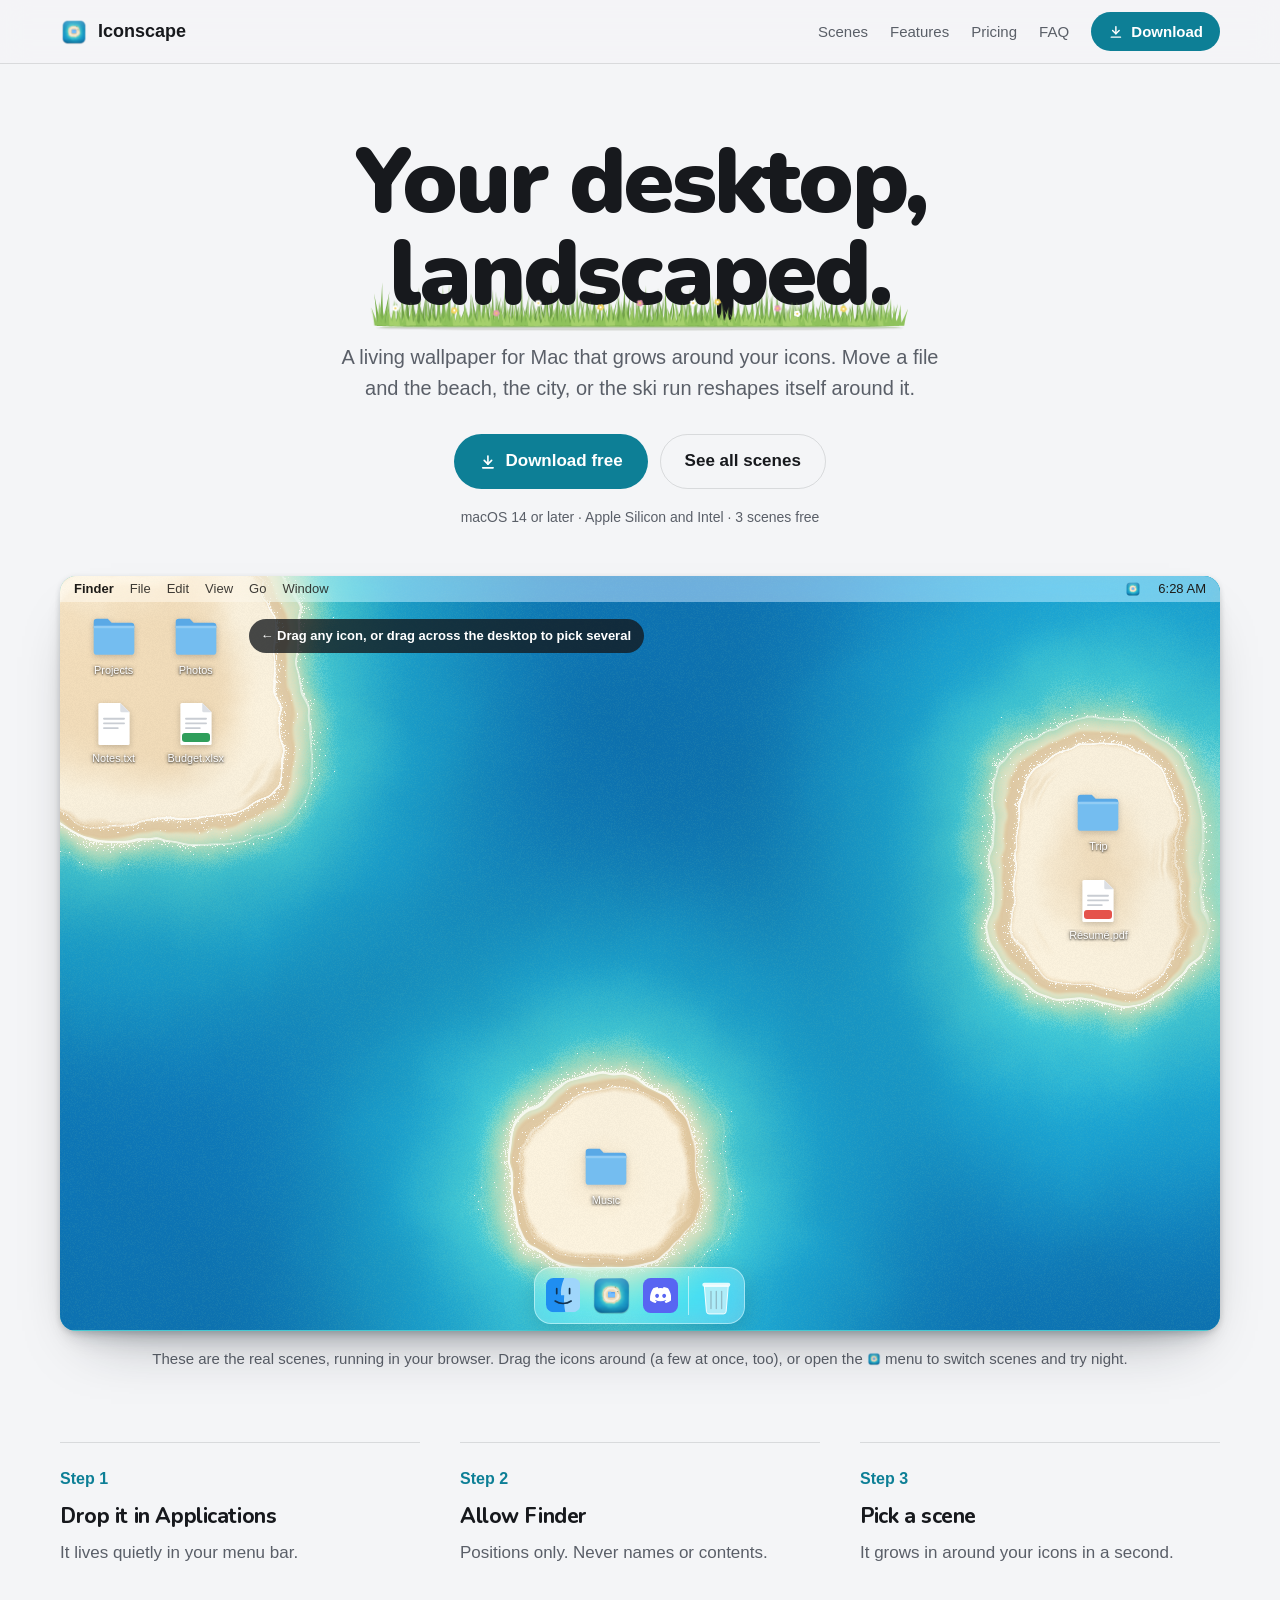
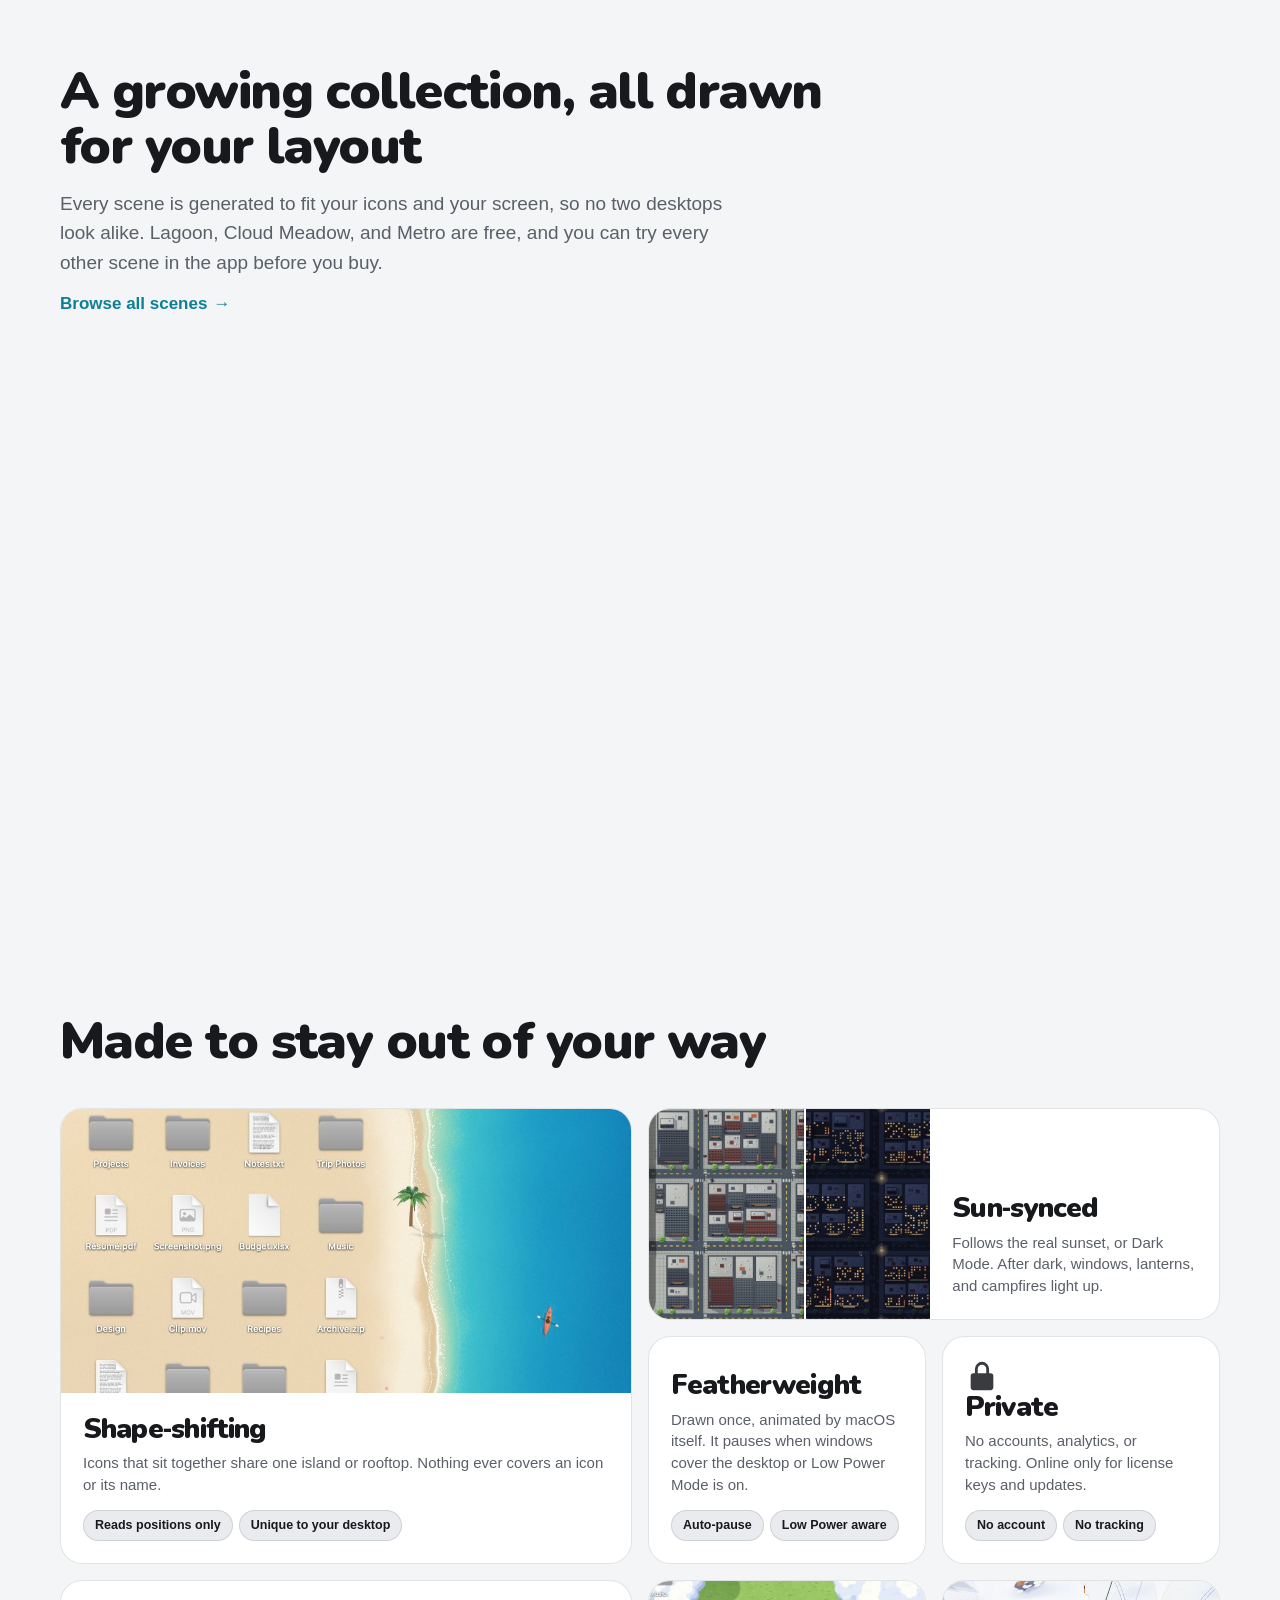
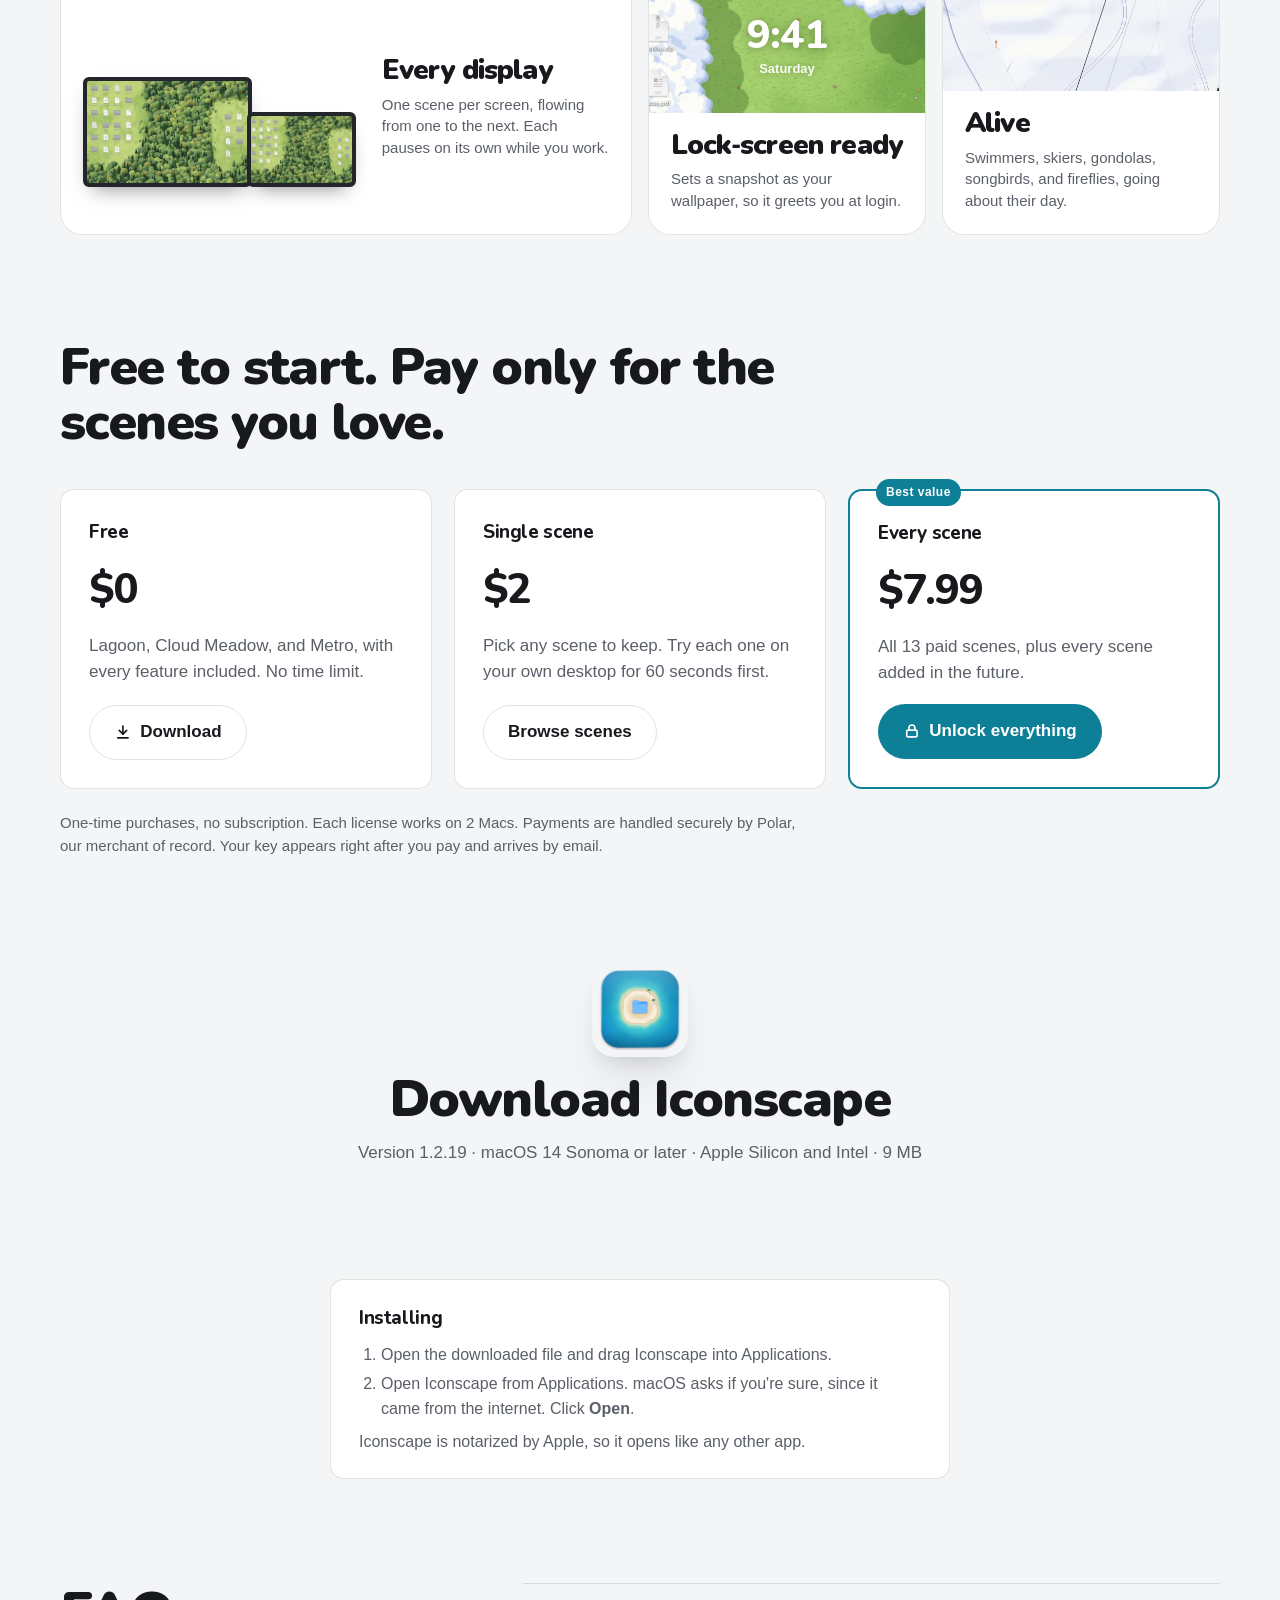
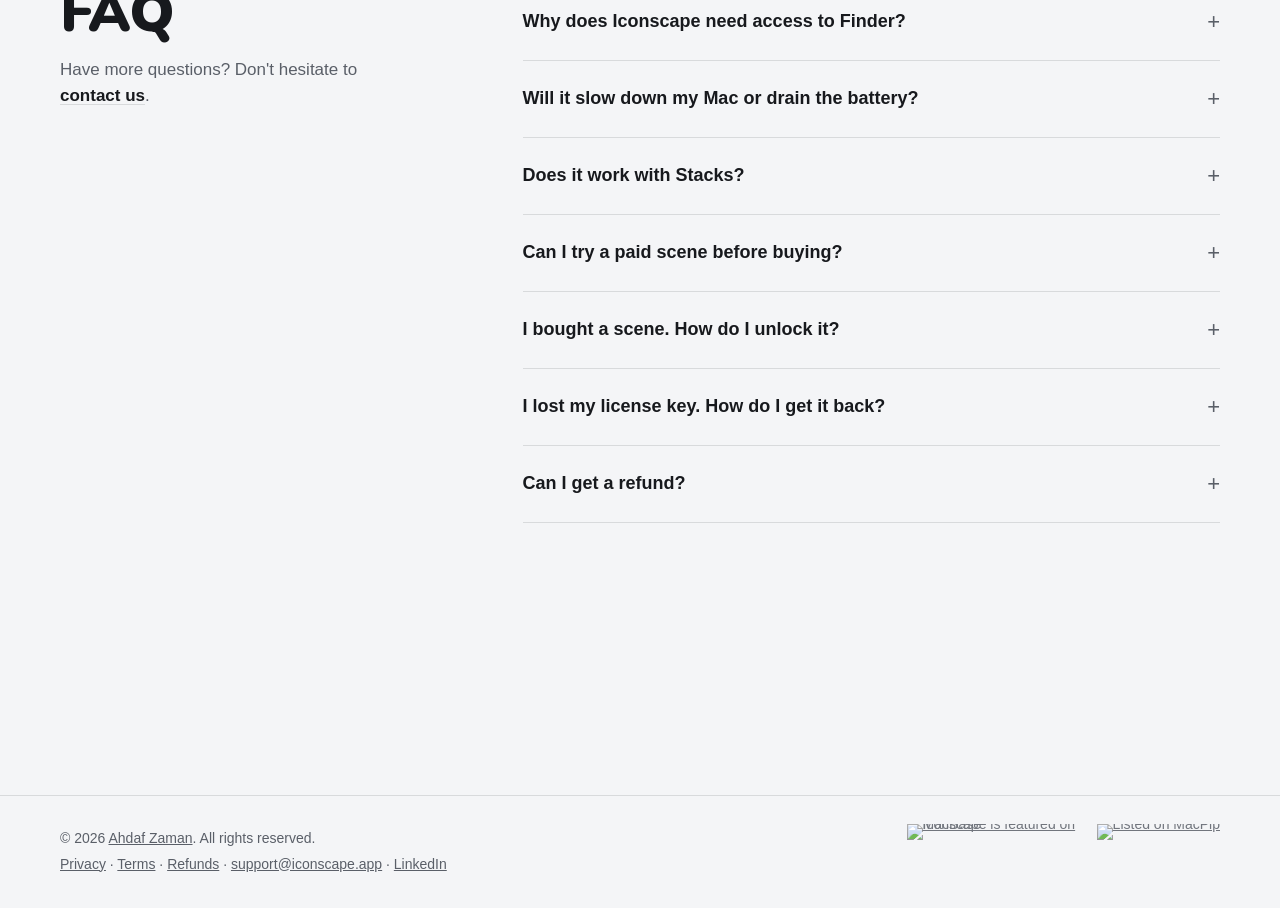
==== commit f3fa3893: "Share card: Iconscape in the menu bar" ====
--- a/index.html
+++ b/index.html
@@ -11,8 +11,8 @@
 <meta property="og:title" content="Iconscape · A living wallpaper for your Mac">
 <meta property="og:description" content="Iconscape is a living wallpaper for your Mac that grows a landscape around your desktop icons. Move a file and the scenery reshapes itself.">
 <meta property="og:url" content="https://iconscape.app/">
-<meta property="og:image" content="https://iconscape.app/img/share.jpg?v=1">
-<meta property="og:image:secure_url" content="https://iconscape.app/img/share.jpg?v=1">
+<meta property="og:image" content="https://iconscape.app/img/share.jpg?v=2">
+<meta property="og:image:secure_url" content="https://iconscape.app/img/share.jpg?v=2">
 <meta property="og:image:type" content="image/jpeg">
 <meta property="og:image:width" content="2400">
 <meta property="og:image:height" content="1260">
@@ -20,7 +20,7 @@
 <meta name="twitter:card" content="summary_large_image">
 <meta name="twitter:title" content="Iconscape · A living wallpaper for your Mac">
 <meta name="twitter:description" content="Iconscape is a living wallpaper for your Mac that grows a landscape around your desktop icons. Move a file and the scenery reshapes itself.">
-<meta name="twitter:image" content="https://iconscape.app/img/share.jpg?v=1">
+<meta name="twitter:image" content="https://iconscape.app/img/share.jpg?v=2">
 <meta name="twitter:image:alt" content="Iconscape: your desktop, alive. A Mac desktop with Lagoon by day and Metro at night growing around the icons.">
 <meta name="description" content="Iconscape is a living wallpaper for your Mac that grows a landscape around your desktop icons. Move a file and the scenery reshapes itself.">
 <meta name="theme-color" content="#f4f5f7" media="(prefers-color-scheme: light)">
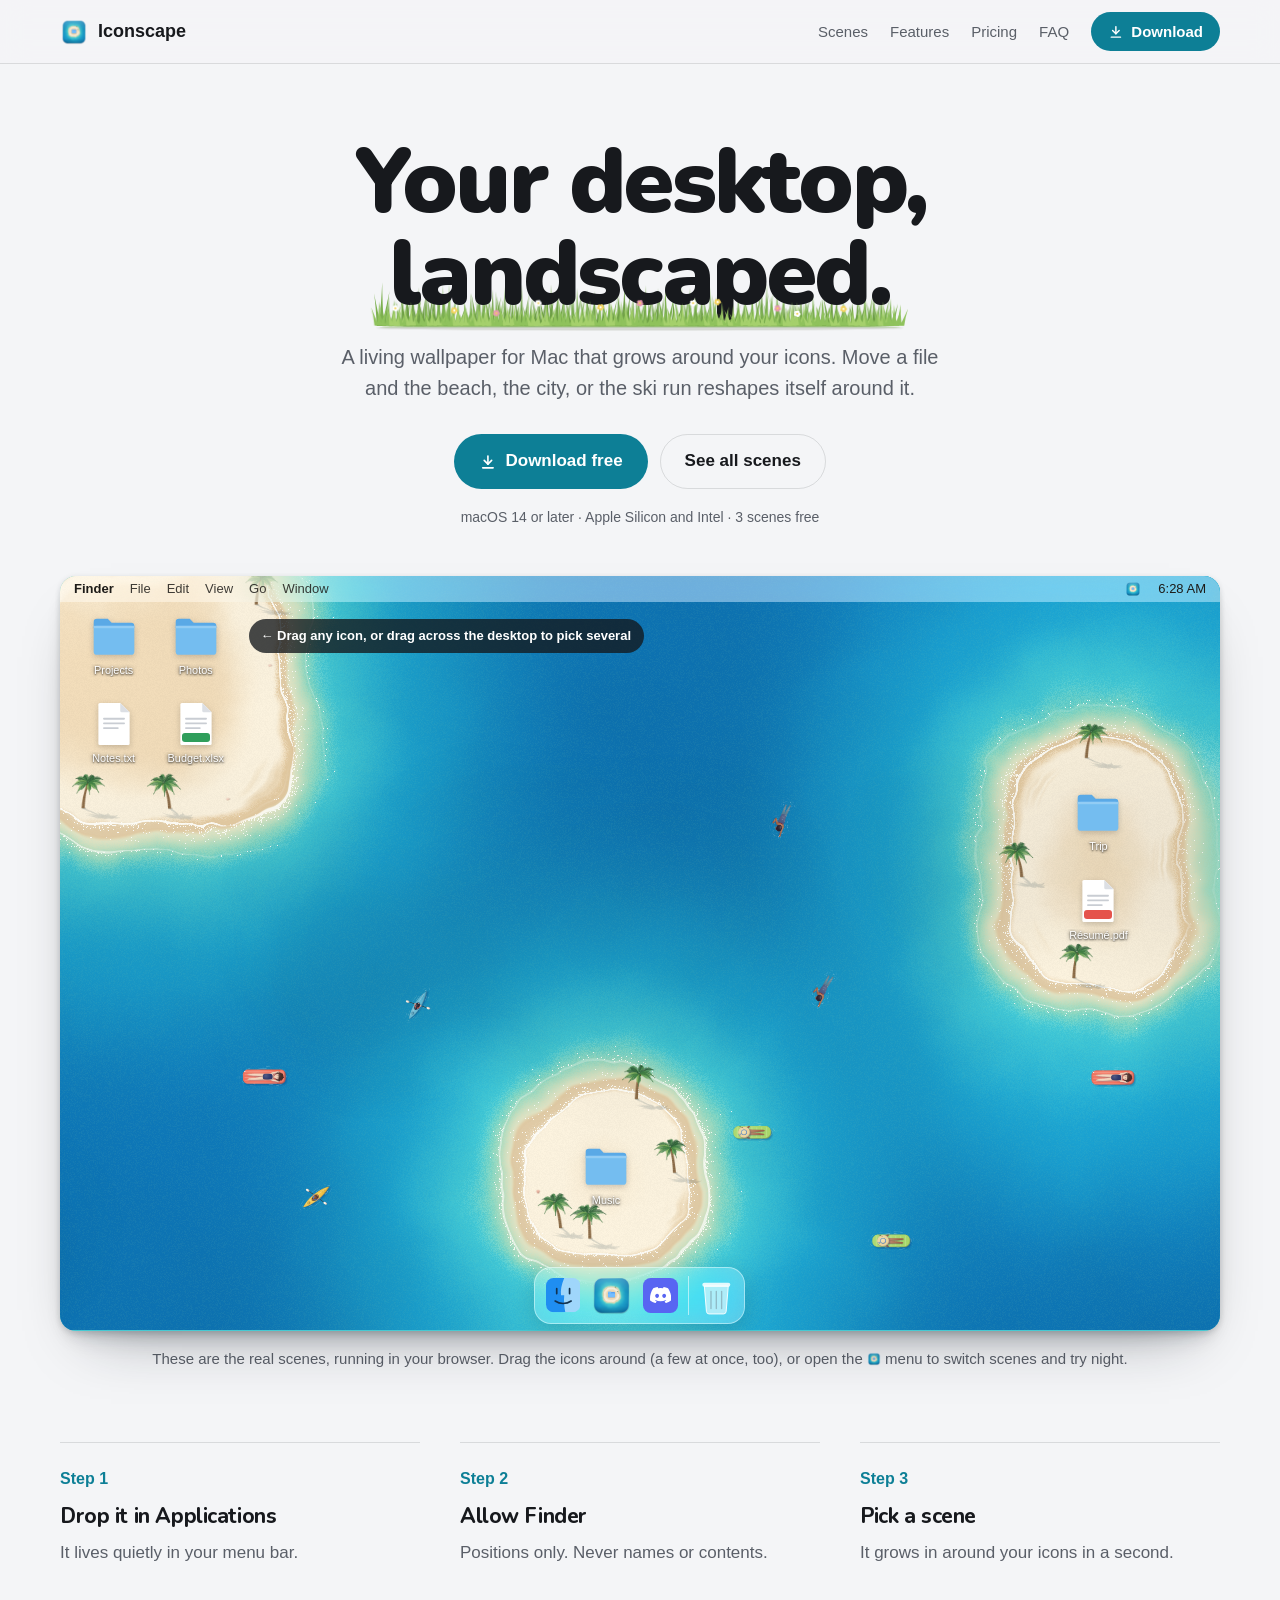
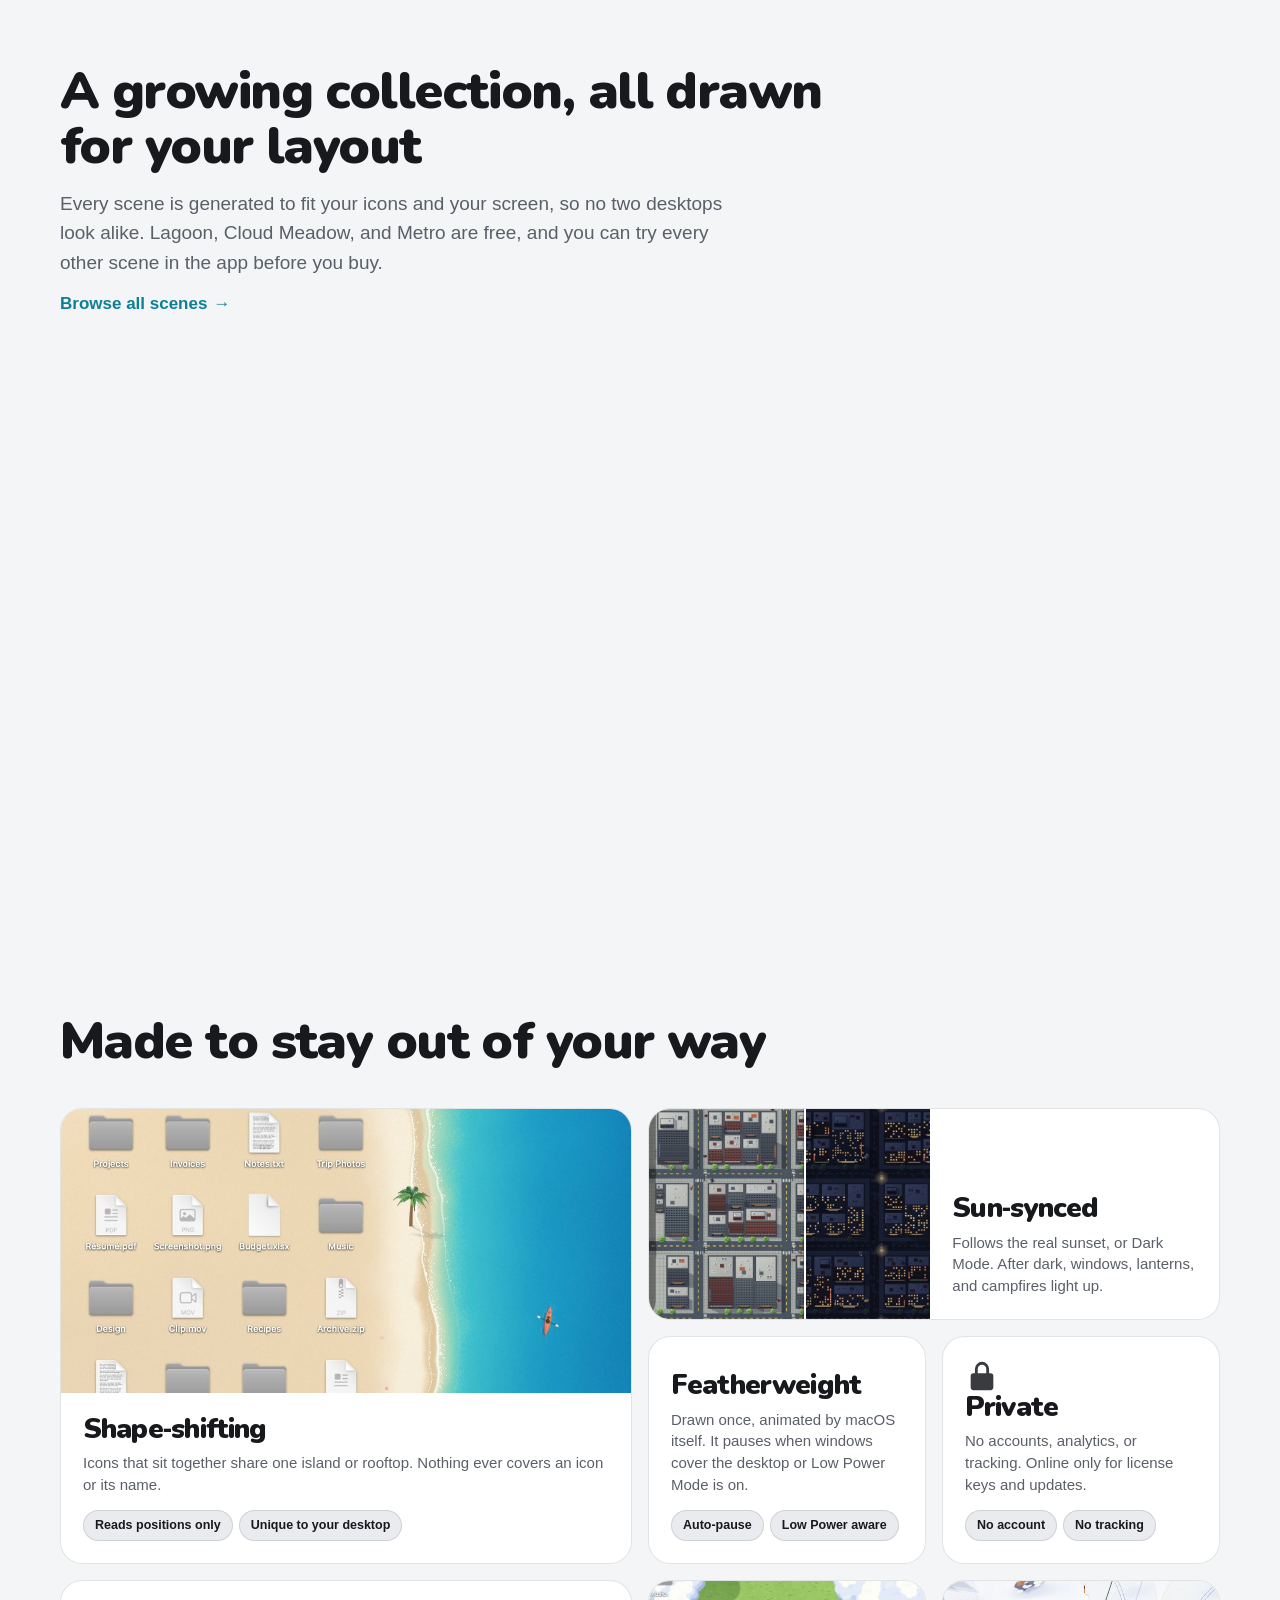
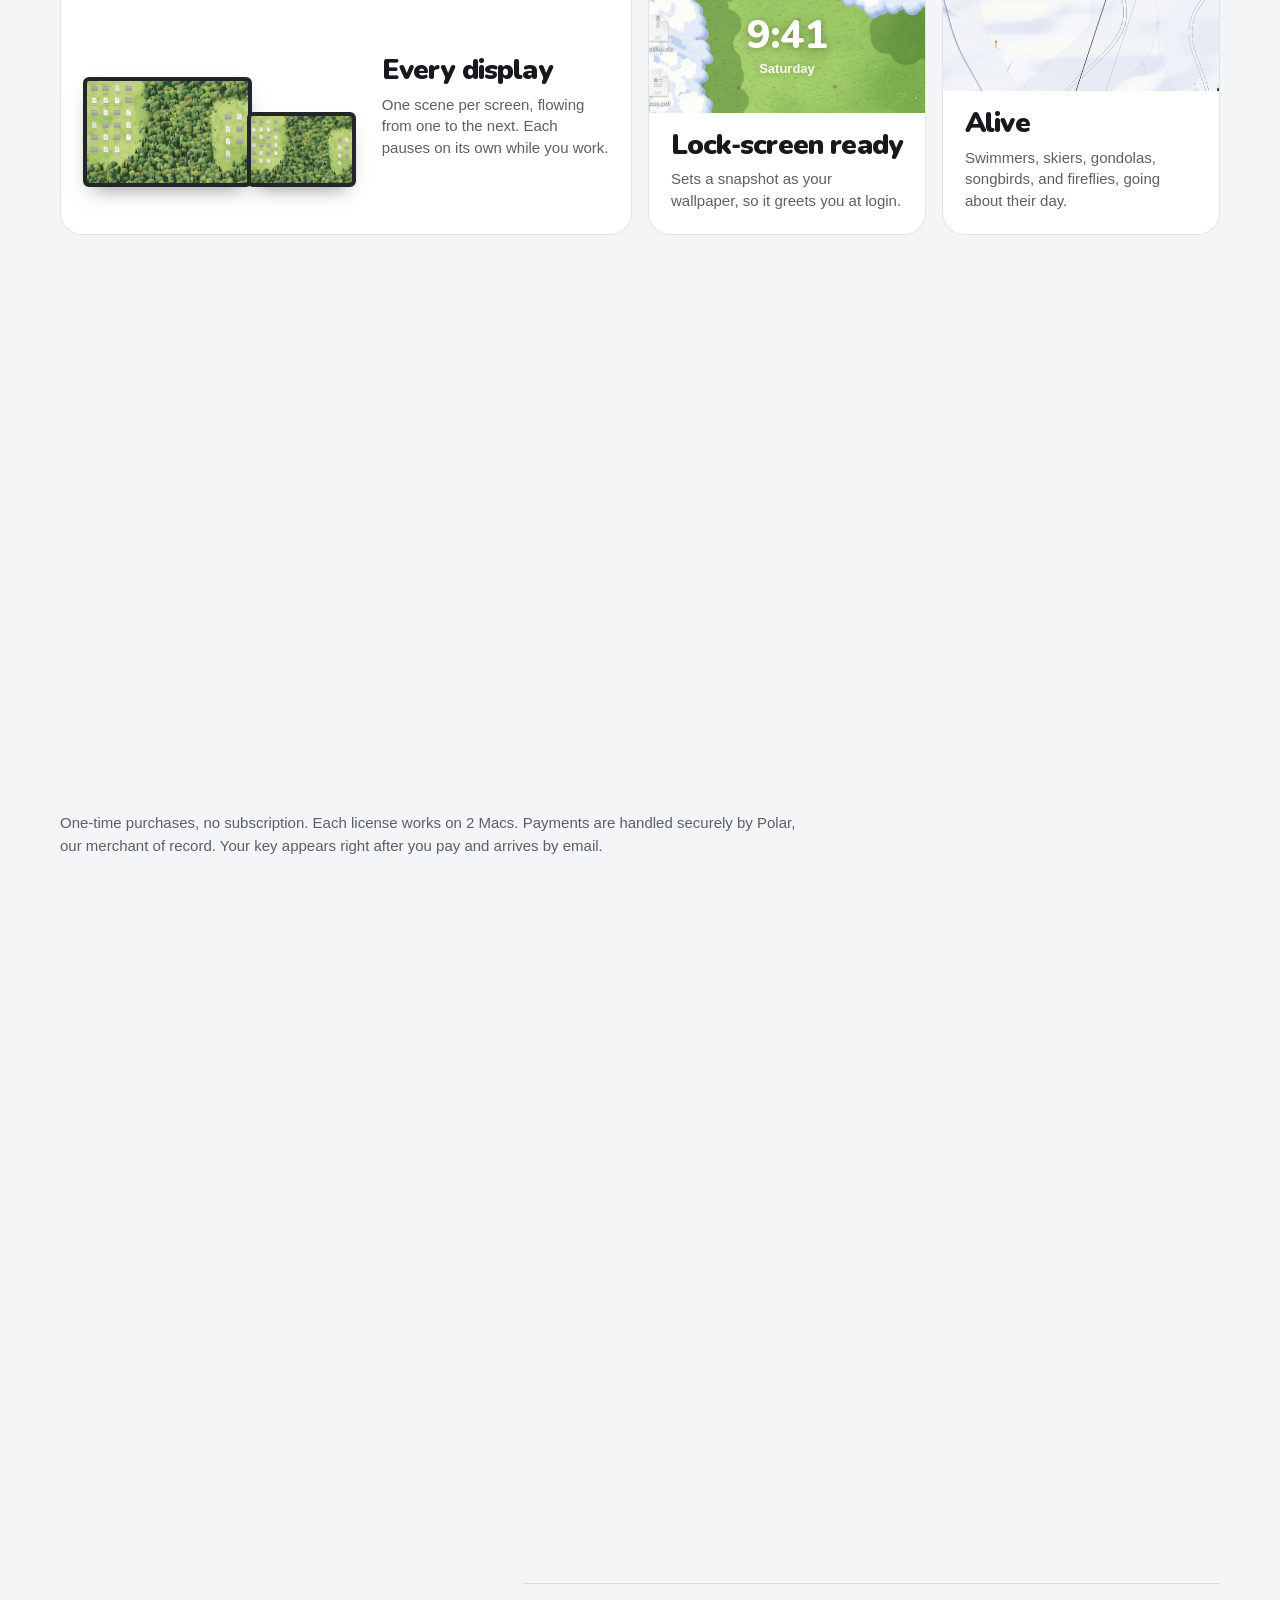
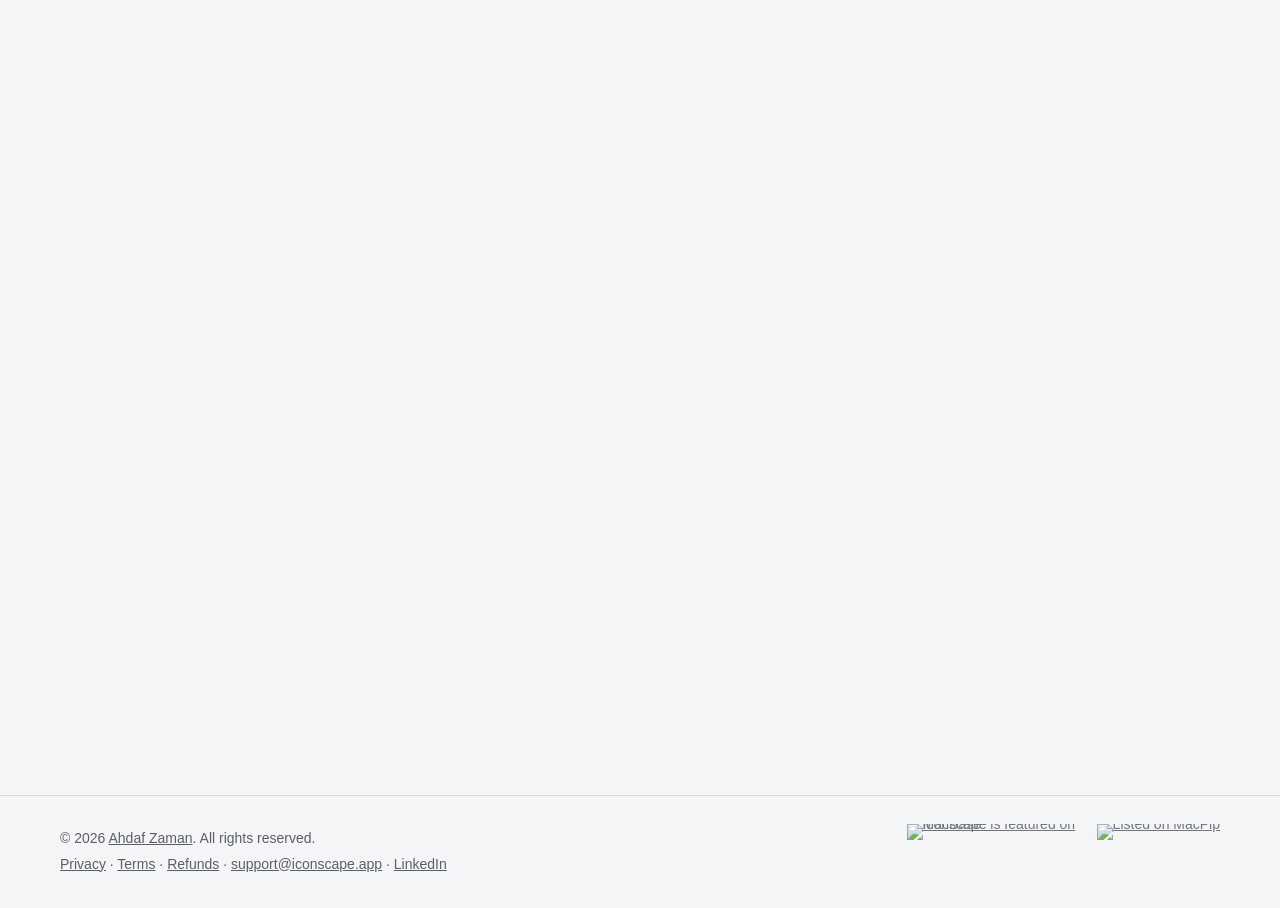
==== commit 33f5e18b: "Iconscape 1.3.0" ====
--- a/index.html
+++ b/index.html
@@ -11,8 +11,8 @@
 <meta property="og:title" content="Iconscape · A living wallpaper for your Mac">
 <meta property="og:description" content="Iconscape is a living wallpaper for your Mac that grows a landscape around your desktop icons. Move a file and the scenery reshapes itself.">
 <meta property="og:url" content="https://iconscape.app/">
-<meta property="og:image" content="https://iconscape.app/img/share.jpg?v=2">
-<meta property="og:image:secure_url" content="https://iconscape.app/img/share.jpg?v=2">
+<meta property="og:image" content="https://iconscape.app/img/share.jpg?v=1.3.0">
+<meta property="og:image:secure_url" content="https://iconscape.app/img/share.jpg?v=1.3.0">
 <meta property="og:image:type" content="image/jpeg">
 <meta property="og:image:width" content="2400">
 <meta property="og:image:height" content="1260">
@@ -20,7 +20,7 @@
 <meta name="twitter:card" content="summary_large_image">
 <meta name="twitter:title" content="Iconscape · A living wallpaper for your Mac">
 <meta name="twitter:description" content="Iconscape is a living wallpaper for your Mac that grows a landscape around your desktop icons. Move a file and the scenery reshapes itself.">
-<meta name="twitter:image" content="https://iconscape.app/img/share.jpg?v=2">
+<meta name="twitter:image" content="https://iconscape.app/img/share.jpg?v=1.3.0">
 <meta name="twitter:image:alt" content="Iconscape: your desktop, alive. A Mac desktop with Lagoon by day and Metro at night growing around the icons.">
 <meta name="description" content="Iconscape is a living wallpaper for your Mac that grows a landscape around your desktop icons. Move a file and the scenery reshapes itself.">
 <meta name="theme-color" content="#f4f5f7" media="(prefers-color-scheme: light)">
@@ -199,7 +199,7 @@
   <section id="download" class="block download">
     <img src="img/icon.png" alt="" width="96" height="96">
     <h2>Download Iconscape</h2>
-    <p>Version 1.2.19 · macOS 14 Sonoma or later · Apple Silicon and Intel · 9 MB</p>
+    <p>Version 1.3.0 · macOS 14 Sonoma or later · Apple Silicon and Intel · 9 MB</p>
     <a class="btn swap" data-link="download" href="#download"><span class="swap-lead" aria-hidden="true"><svg viewBox="0 0 24 24" fill="none" stroke="currentColor" stroke-width="2.2" stroke-linecap="round" stroke-linejoin="round"><path d="M12 4v11"/><path d="m7 10 5 5 5-5"/><path d="M5 20h14"/></svg></span><span>Download for Mac</span><span class="swap-trail" aria-hidden="true"><svg viewBox="0 0 24 24" fill="none" stroke="currentColor" stroke-width="2.2" stroke-linecap="round" stroke-linejoin="round"><path d="M5 12h14"/><path d="m13 6 6 6-6 6"/></svg></span></a>
     <div class="first-open">
       <h3>Installing</h3>
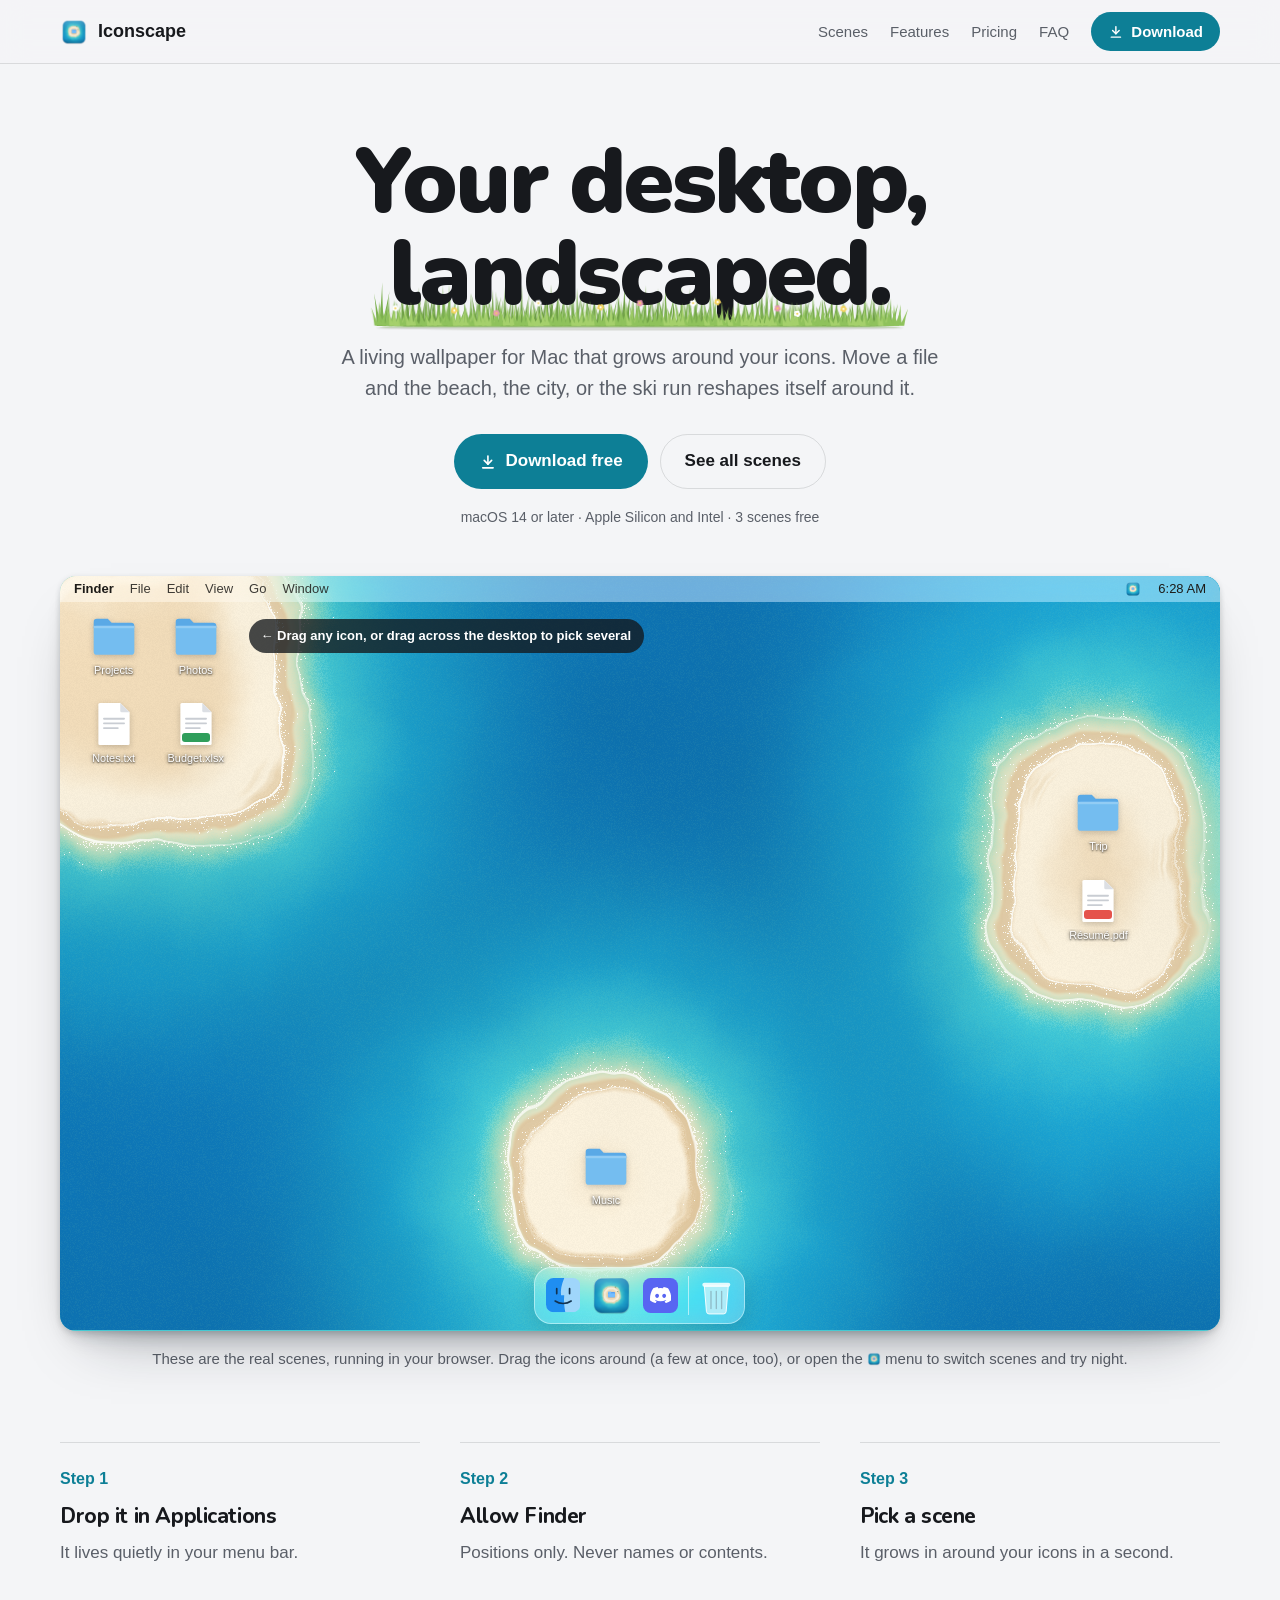
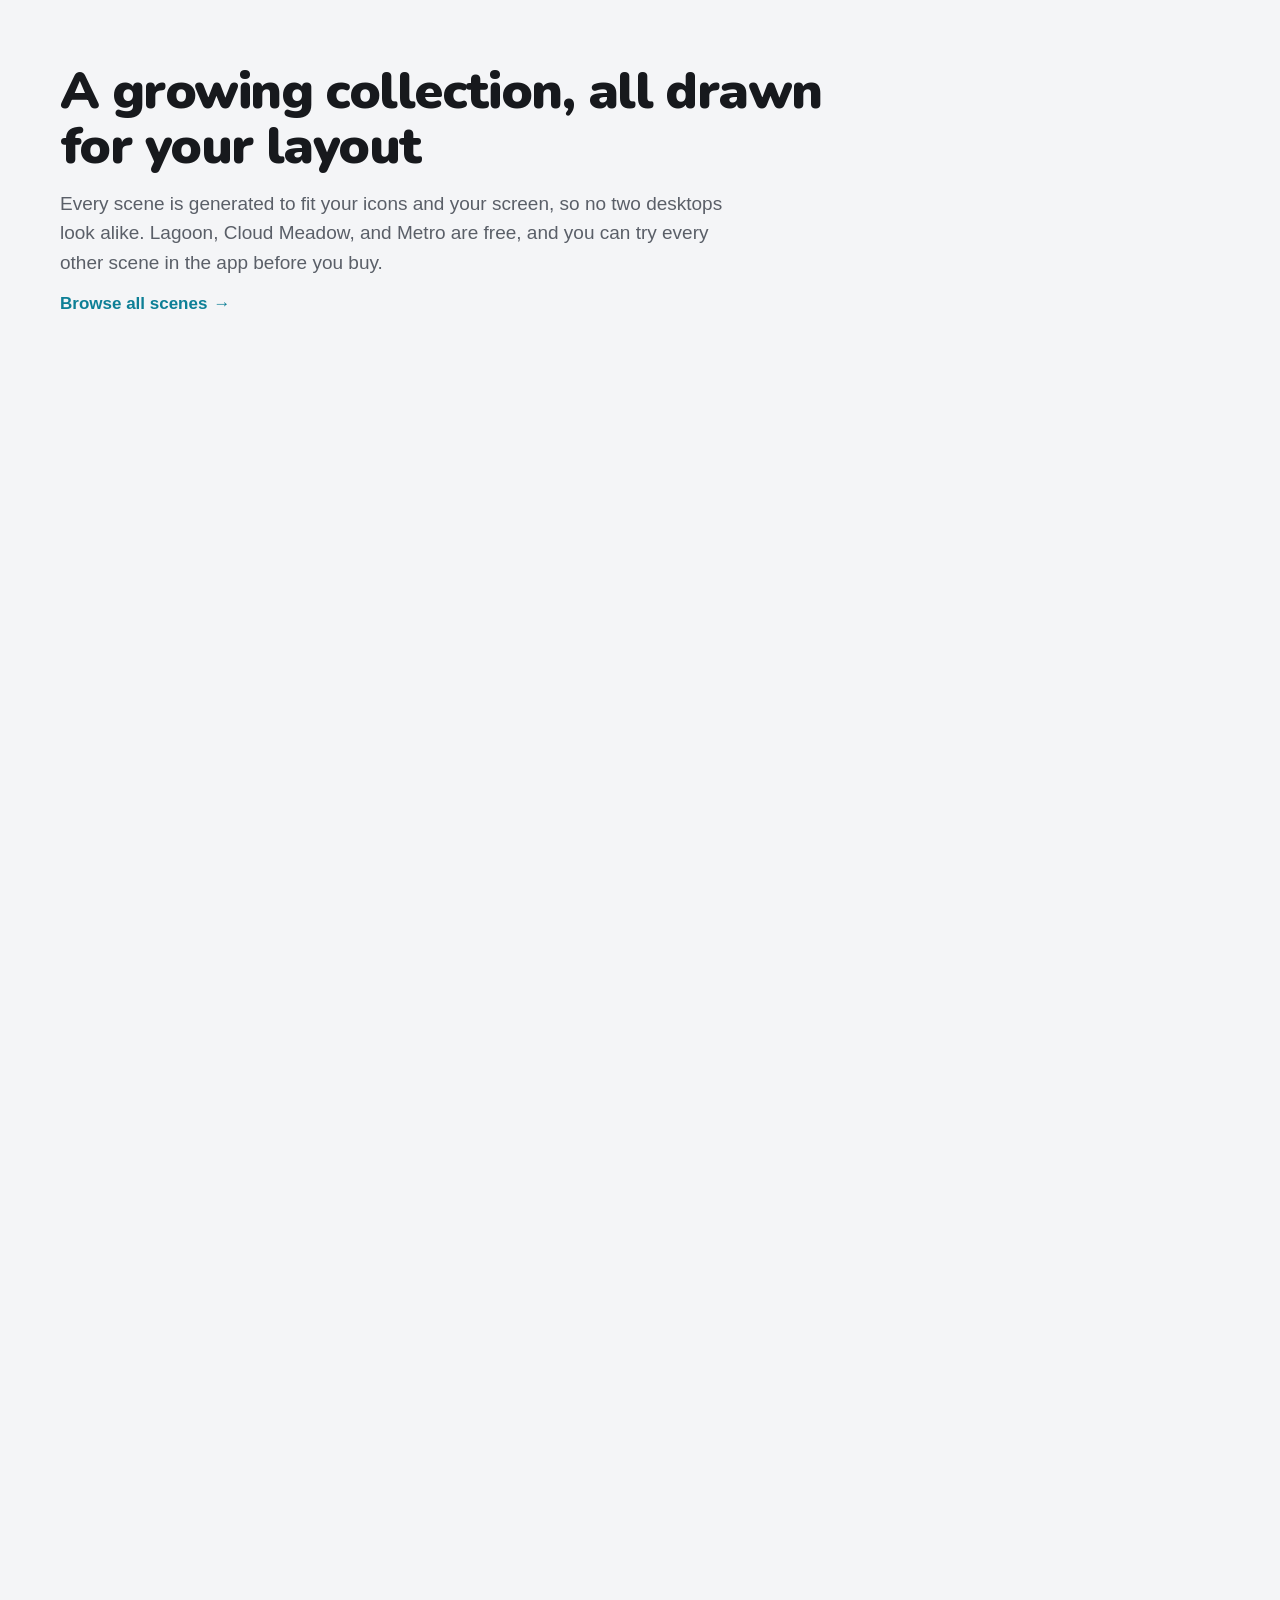
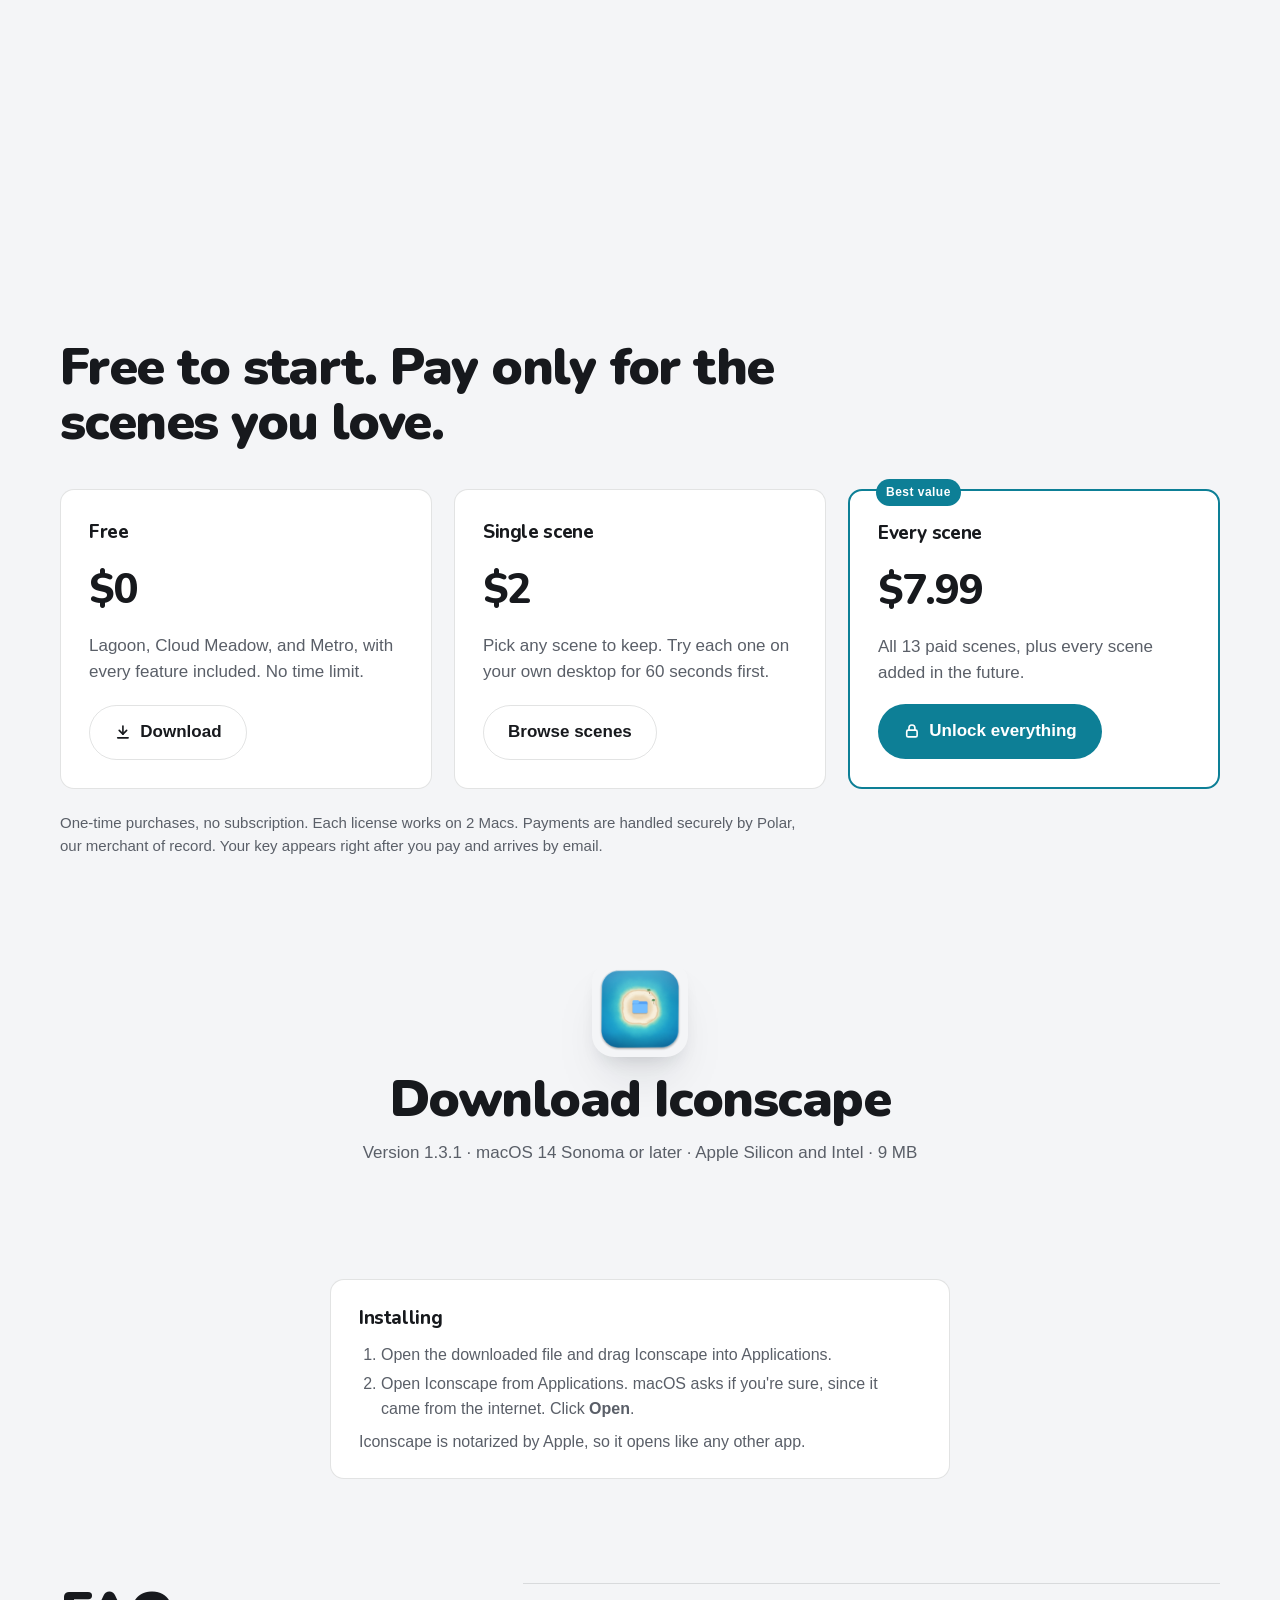
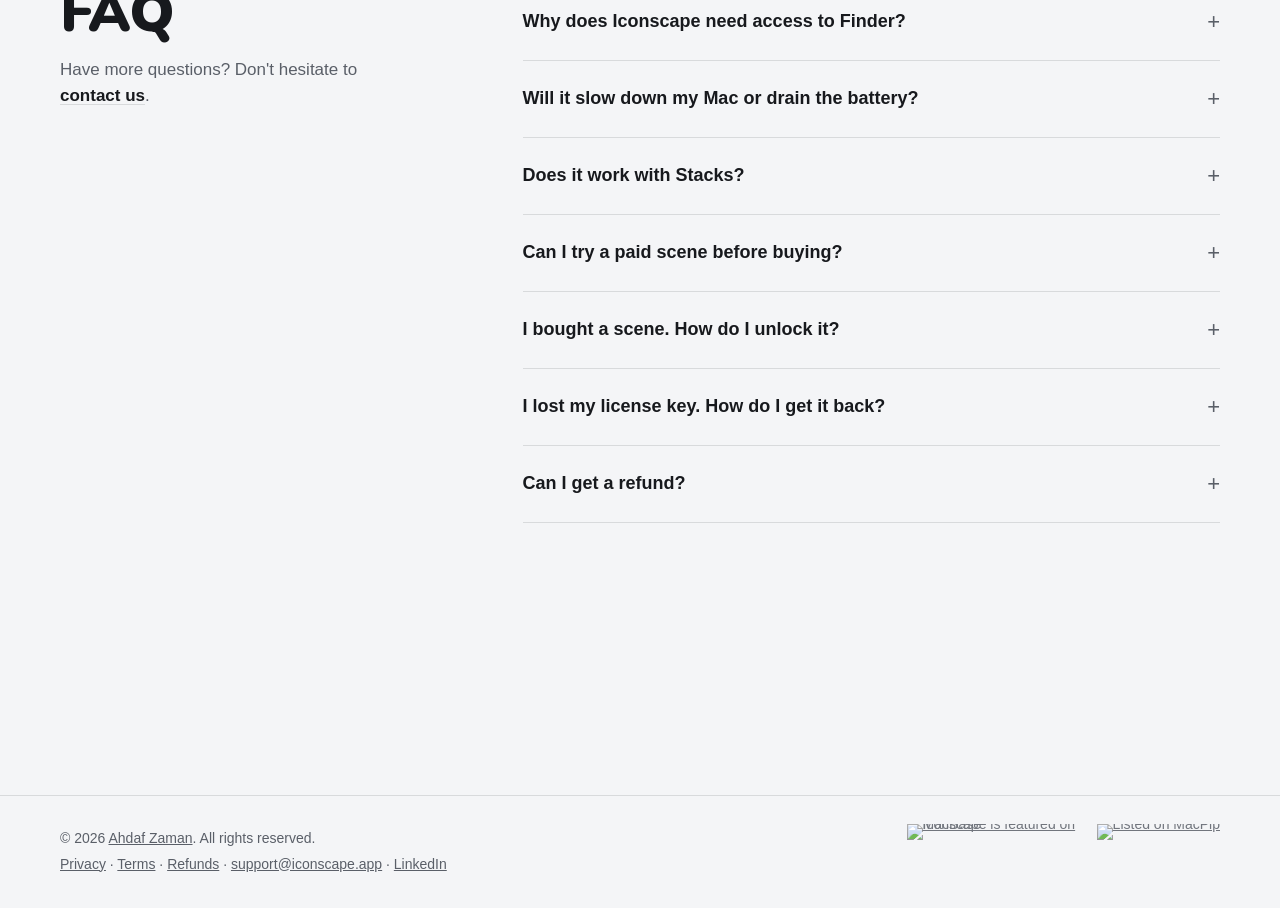
==== commit fa6063a7: "Iconscape 1.3.1" ====
--- a/index.html
+++ b/index.html
@@ -11,8 +11,8 @@
 <meta property="og:title" content="Iconscape · A living wallpaper for your Mac">
 <meta property="og:description" content="Iconscape is a living wallpaper for your Mac that grows a landscape around your desktop icons. Move a file and the scenery reshapes itself.">
 <meta property="og:url" content="https://iconscape.app/">
-<meta property="og:image" content="https://iconscape.app/img/share.jpg?v=1.3.0">
-<meta property="og:image:secure_url" content="https://iconscape.app/img/share.jpg?v=1.3.0">
+<meta property="og:image" content="https://iconscape.app/img/share.jpg?v=1.3.1">
+<meta property="og:image:secure_url" content="https://iconscape.app/img/share.jpg?v=1.3.1">
 <meta property="og:image:type" content="image/jpeg">
 <meta property="og:image:width" content="2400">
 <meta property="og:image:height" content="1260">
@@ -20,7 +20,7 @@
 <meta name="twitter:card" content="summary_large_image">
 <meta name="twitter:title" content="Iconscape · A living wallpaper for your Mac">
 <meta name="twitter:description" content="Iconscape is a living wallpaper for your Mac that grows a landscape around your desktop icons. Move a file and the scenery reshapes itself.">
-<meta name="twitter:image" content="https://iconscape.app/img/share.jpg?v=1.3.0">
+<meta name="twitter:image" content="https://iconscape.app/img/share.jpg?v=1.3.1">
 <meta name="twitter:image:alt" content="Iconscape: your desktop, alive. A Mac desktop with Lagoon by day and Metro at night growing around the icons.">
 <meta name="description" content="Iconscape is a living wallpaper for your Mac that grows a landscape around your desktop icons. Move a file and the scenery reshapes itself.">
 <meta name="theme-color" content="#f4f5f7" media="(prefers-color-scheme: light)">
@@ -199,7 +199,7 @@
   <section id="download" class="block download">
     <img src="img/icon.png" alt="" width="96" height="96">
     <h2>Download Iconscape</h2>
-    <p>Version 1.3.0 · macOS 14 Sonoma or later · Apple Silicon and Intel · 9 MB</p>
+    <p>Version 1.3.1 · macOS 14 Sonoma or later · Apple Silicon and Intel · 9 MB</p>
     <a class="btn swap" data-link="download" href="#download"><span class="swap-lead" aria-hidden="true"><svg viewBox="0 0 24 24" fill="none" stroke="currentColor" stroke-width="2.2" stroke-linecap="round" stroke-linejoin="round"><path d="M12 4v11"/><path d="m7 10 5 5 5-5"/><path d="M5 20h14"/></svg></span><span>Download for Mac</span><span class="swap-trail" aria-hidden="true"><svg viewBox="0 0 24 24" fill="none" stroke="currentColor" stroke-width="2.2" stroke-linecap="round" stroke-linejoin="round"><path d="M5 12h14"/><path d="m13 6 6 6-6 6"/></svg></span></a>
     <div class="first-open">
       <h3>Installing</h3>
